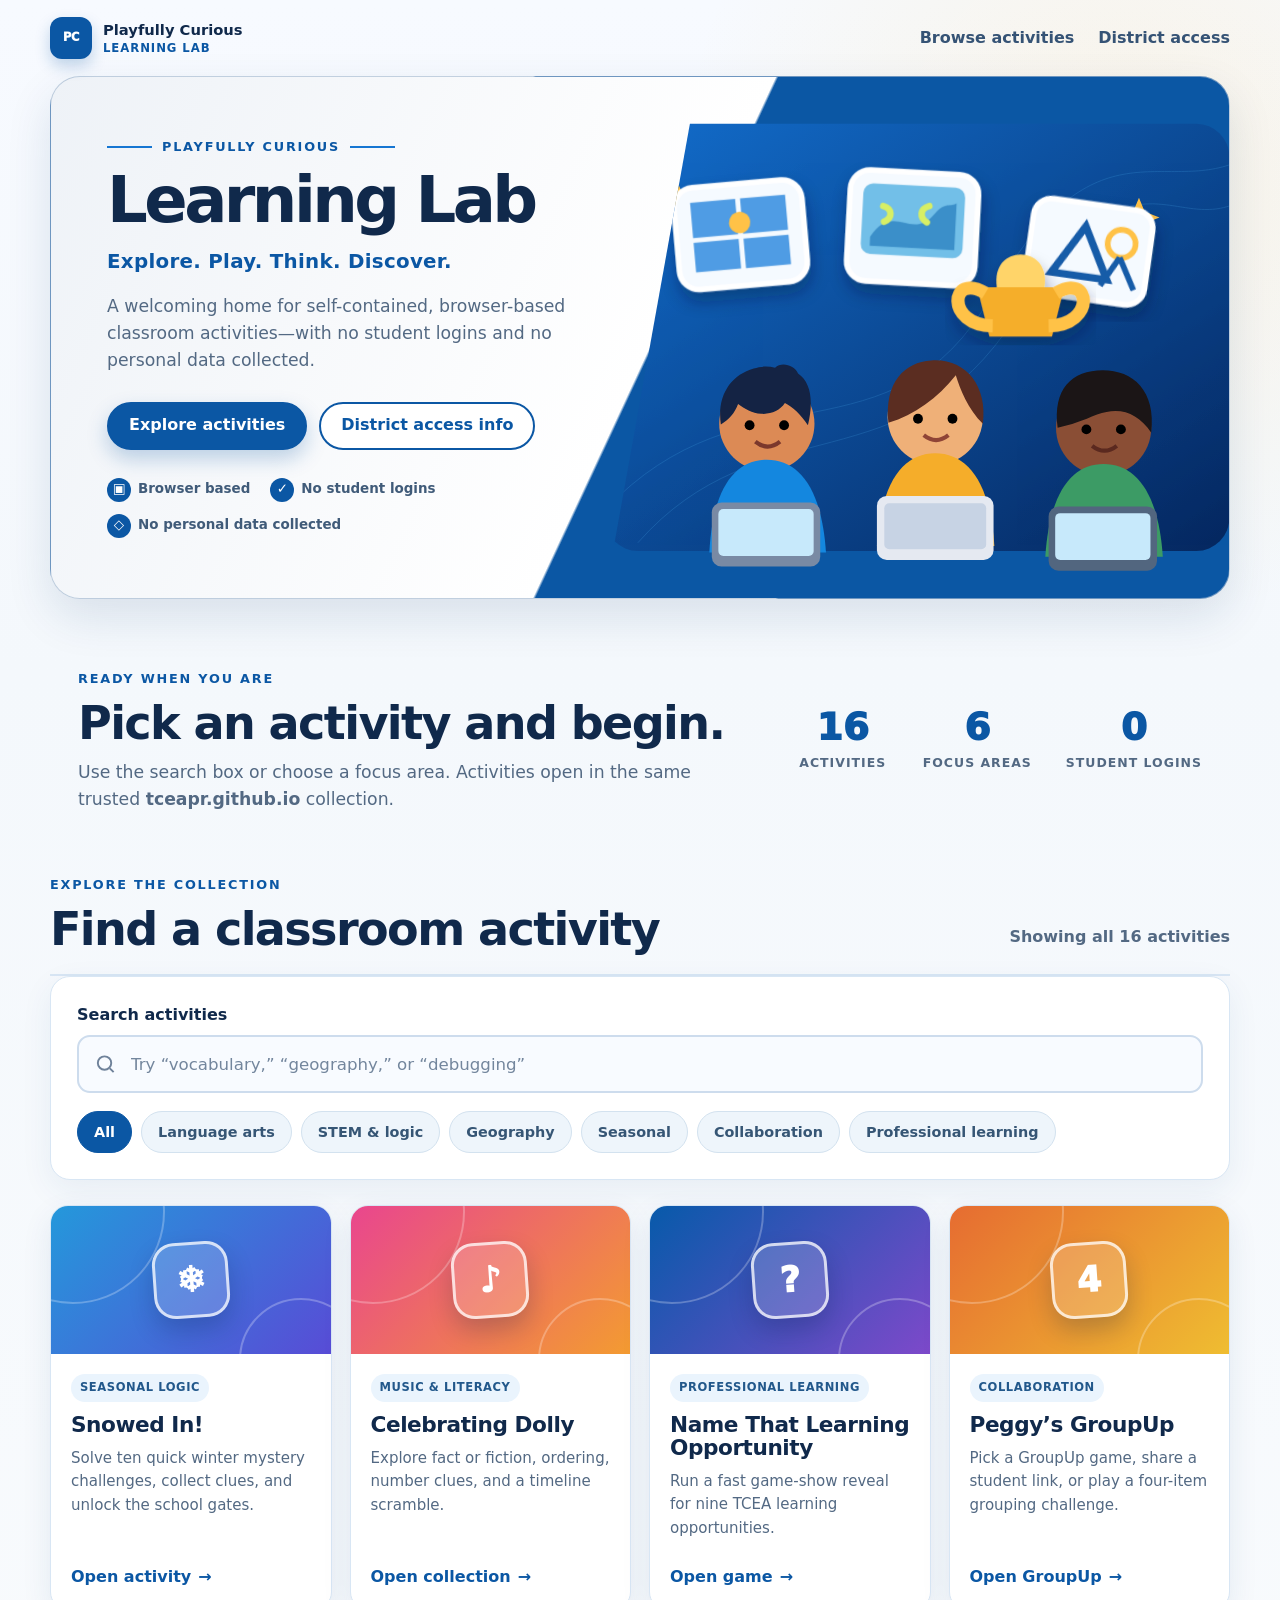
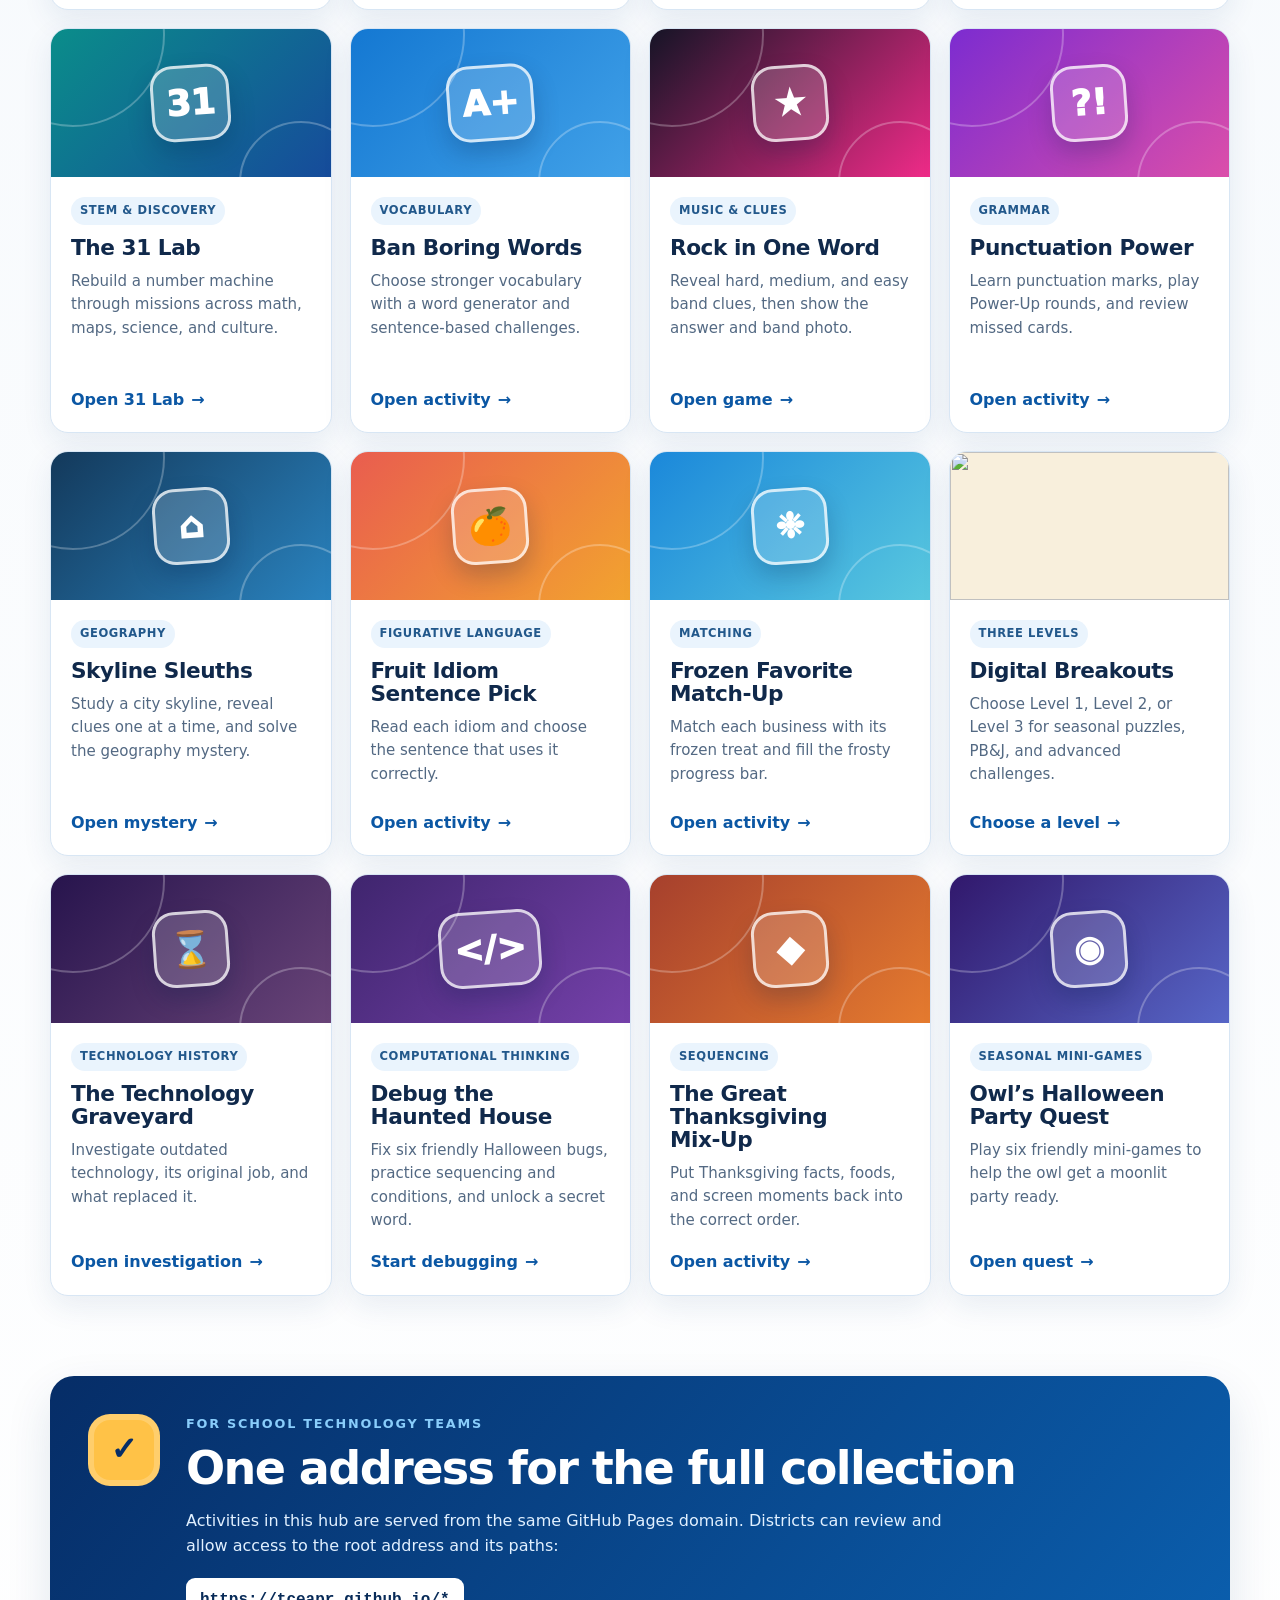
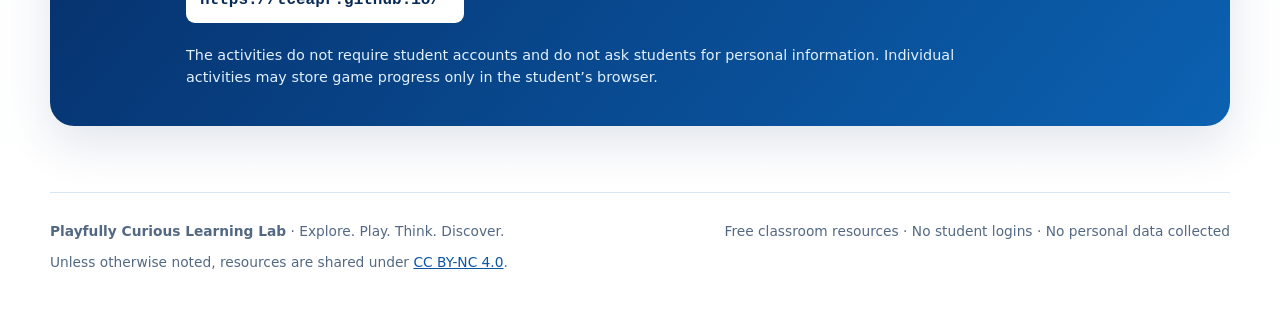
==== index.html @ e91931e9 "Link every activity heading directly" ====
<!doctype html>
<html lang="en">
<head>
  <meta charset="utf-8">
  <meta name="viewport" content="width=device-width, initial-scale=1">
  <meta name="description" content="Playfully Curious Learning Lab: free, browser-based classroom activities for exploring, playing, thinking, and discovering.">
  <meta name="theme-color" content="#073f88">
  <title>Playfully Curious Learning Lab</title>
  <link rel="icon" href="data:image/svg+xml,<svg xmlns=%22http://www.w3.org/2000/svg%22 viewBox=%220 0 100 100%22><rect width=%22100%22 height=%22100%22 rx=%2222%22 fill=%22%230b57a4%22/><path d=%22M28 28h44v16H58v32H42V44H28z%22 fill=%22white%22/><circle cx=%2276%22 cy=%2224%22 r=%229%22 fill=%22%23ffc247%22/></svg>">
  <link rel="stylesheet" href="hub.css">
</head>
<body>
  <a class="skip-link" href="#activities">Skip to activities</a>
  <header class="site-header">
    <a class="brand" href="/" aria-label="Playfully Curious Learning Lab home"><span class="brand-mark" aria-hidden="true">PC</span><span class="brand-copy"><strong>Playfully Curious</strong><small>Learning Lab</small></span></a>
    <nav aria-label="Page navigation"><a href="#activities">Browse activities</a><a href="#district-access">District access</a></nav>
  </header>

  <main>
    <section class="hero" aria-labelledby="page-title">
      <div class="hero-copy">
        <p class="eyebrow"><span></span> Playfully Curious <span></span></p>
        <h1 id="page-title">Learning Lab</h1>
        <p class="brand-tagline">Explore. Play. Think. Discover.</p>
        <p class="hero-lede">A welcoming home for self-contained, browser-based classroom activities—with no student logins and no personal data collected.</p>
        <div class="hero-actions">
          <a class="button primary" href="#activities">Explore activities</a>
          <a class="button secondary" href="#district-access">District access info</a>
        </div>
        <ul class="trust-list" aria-label="Activity features">
          <li><span aria-hidden="true">▣</span> Browser based</li>
          <li><span aria-hidden="true">✓</span> No student logins</li>
          <li><span aria-hidden="true">◇</span> No personal data collected</li>
        </ul>
      </div>
      <div class="hero-art" aria-hidden="true">
        <svg viewBox="0 0 760 520">
          <defs>
            <linearGradient id="bg" x2="1" y2="1"><stop stop-color="#126dcc"/><stop offset="1" stop-color="#05275f"/></linearGradient>
            <filter id="ds"><feDropShadow dy="12" stdDeviation="10" flood-color="#00183c" flood-opacity=".35"/></filter>
          </defs>
          <rect width="760" height="520" rx="40" fill="url(#bg)"/>
          <g fill="none" stroke="#4aacec" opacity=".25"><path d="M0 470C170 290 350 420 470 210S670 80 760 50"/><path d="M40 510C190 340 365 445 500 235S685 125 760 100"/></g>
          <g fill="#ffc247"><path d="m650 90 7 17 18 7-18 7-7 18-7-18-18-7 18-7z"/><path d="m90 75 5 12 12 5-12 5-5 13-5-13-13-5 13-5z"/></g>
          <g filter="url(#ds)">
            <g transform="translate(82 80) rotate(-5)"><rect width="156" height="124" rx="24" fill="#f5faff" stroke="#fff" stroke-width="7"/><path d="M20 18h55v43H20zm61 0h55v43H81zM20 67h55v36H20zm61 0h55v36H81z" fill="#4f9ce4"/><circle cx="78" cy="47" r="13" fill="#ffc247"/></g>
            <g transform="translate(300 55) rotate(3)"><rect width="156" height="135" rx="24" fill="#f5faff" stroke="#fff" stroke-width="7"/><rect x="16" y="16" width="124" height="86" rx="12" fill="#72bfe8"/><path d="M27 81c28-45 50 5 78-33 10-14 19-8 25-13v57H27z" fill="#3b8fc9"/><path d="M41 43c12 3 12 14 2 19m54-22c-12 4-11 15-2 20" fill="none" stroke="#d7ef65" stroke-width="8" stroke-linecap="round"/></g>
            <g transform="translate(525 88) rotate(8)"><rect width="146" height="116" rx="22" fill="#f5faff" stroke="#fff" stroke-width="7"/><path d="m31 89 34-61 34 61z" fill="none" stroke="#195ca8" stroke-width="9"/><circle cx="111" cy="43" r="17" fill="none" stroke="#ffc247" stroke-width="7"/><path d="m111 60-19 37m19-37 22 37" stroke="#195ca8" stroke-width="7"/></g>
          </g>
          <g transform="translate(80 242)">
            <g transform="translate(315 -88)" filter="url(#ds)"><path d="M58 45h106l-15 60H73z" fill="#f5ae2b"/><path d="M82 45C78 18 94 5 111 5s33 13 29 40" fill="#ffd469"/><path d="M68 52C25 26 19 91 77 92m77-40c43-26 49 39-9 40" fill="none" stroke="#ffc247" stroke-width="16"/></g>
            <g class="kid" transform="translate(0 50)"><circle cx="117" cy="73" r="58" fill="#dc8a55"/><path d="M61 74C56 39 73 14 101 6c9-3 18-3 26-1 8-8 24-3 28 7 16 11 19 34 12 63-9-13-18-22-28-27-6 9-17 14-29 13-11-1-20-6-28-12-4 11-11 19-21 25z" fill="#142344"/><path d="M47 230c4-78 31-113 70-113s67 35 72 113" fill="#1487df"/><rect x="50" y="169" width="132" height="78" rx="12" fill="#798aa4"/><rect x="58" y="177" width="116" height="57" rx="6" fill="#c7e9fb"/><circle cx="96" cy="75" r="6"/><circle cx="138" cy="75" r="6"/><path d="M103 95c10 8 20 8 30 0" fill="none" stroke="#7b382c" stroke-width="5"/></g>
            <g class="kid" transform="translate(205 42)"><circle cx="117" cy="73" r="58" fill="#efb078"/><path d="M60 80C55 30 80 6 112 4c42-3 69 31 63 77-18-17-28-43-33-59-22 28-50 48-82 58z" fill="#5b2d21"/><path d="M46 230c5-78 32-113 71-113s67 35 72 113" fill="#f5ad2a"/><rect x="46" y="169" width="142" height="78" rx="12" fill="#e5e9f1"/><rect x="55" y="178" width="124" height="56" rx="6" fill="#c7d3e4"/><circle cx="96" cy="75" r="6"/><circle cx="138" cy="75" r="6"/><path d="M103 95c10 8 20 8 30 0" fill="none" stroke="#8f4436" stroke-width="5"/></g>
            <g class="kid" transform="translate(410 55)"><circle cx="117" cy="73" r="58" fill="#8a4e35"/><path d="M61 73C55 26 78 3 116 3c37 0 65 25 59 76-17-25-39-32-66-22-17 7-32 13-48 16z" fill="#1b1516"/><path d="M46 230c5-78 32-113 71-113s67 35 72 113" fill="#3c9b65"/><rect x="50" y="169" width="132" height="78" rx="12" fill="#52667f"/><rect x="58" y="177" width="116" height="57" rx="6" fill="#c7e9fb"/><circle cx="96" cy="75" r="6"/><circle cx="138" cy="75" r="6"/><path d="M103 95c10 8 20 8 30 0" fill="none" stroke="#5b291f" stroke-width="5"/></g>
          </g>
        </svg>
      </div>
    </section>

    <section class="overview" aria-labelledby="overview-title">
      <div><p class="section-kicker">Ready when you are</p><h2 id="overview-title">Pick an activity and begin.</h2><p>Use the search box or choose a focus area. Activities open in the same trusted <strong>tceapr.github.io</strong> collection.</p></div>
      <dl class="stats" aria-label="Hub details"><div><dt>16</dt><dd>activities</dd></div><div><dt>6</dt><dd>focus areas</dd></div><div><dt>0</dt><dd>student logins</dd></div></dl>
    </section>

    <section id="activities" class="activity-section" aria-labelledby="activities-title">
      <div class="section-heading"><div><p class="section-kicker">Explore the collection</p><h2 id="activities-title">Find a classroom activity</h2></div><p id="result-count" class="result-count" role="status" aria-live="polite">Showing all 16 activities</p></div>
      <div class="finder">
        <label for="activity-search">Search activities</label>
        <div class="search-wrap"><svg viewBox="0 0 24 24" aria-hidden="true"><circle cx="11" cy="11" r="7"/><path d="m16.5 16.5 4 4"/></svg><input id="activity-search" type="search" placeholder="Try “vocabulary,” “geography,” or “debugging”" autocomplete="off"></div>
        <div class="filters" role="group" aria-label="Filter by focus area">
          <button class="filter is-active" type="button" data-filter="all" aria-pressed="true">All</button>
          <button class="filter" type="button" data-filter="language-arts" aria-pressed="false">Language arts</button>
          <button class="filter" type="button" data-filter="stem-logic" aria-pressed="false">STEM &amp; logic</button>
          <button class="filter" type="button" data-filter="geography" aria-pressed="false">Geography</button>
          <button class="filter" type="button" data-filter="seasonal" aria-pressed="false">Seasonal</button>
          <button class="filter" type="button" data-filter="collaboration" aria-pressed="false">Collaboration</button>
          <button class="filter" type="button" data-filter="professional-learning" aria-pressed="false">Professional learning</button>
        </div>
      </div>

      <div class="activity-grid">
        <article class="activity-card" data-categories="stem-logic seasonal" data-search="snowed in winter mystery puzzles clues logic school gates"><div class="card-art snow" aria-hidden="true"><span>❄</span></div><div class="card-body"><span class="tag">Seasonal logic</span><h3><a class="heading-link" href="/tcea/snowed-in/">Snowed In!</a></h3><p>Solve ten quick winter mystery challenges, collect clues, and unlock the school gates.</p><span class="card-action">Open activity <span aria-hidden="true">→</span></span></div></article>
        <article class="activity-card" data-categories="language-arts collaboration" data-search="celebrating dolly fact fiddle timeline music history sequence"><div class="card-art dolly" aria-hidden="true"><span>♪</span></div><div class="card-body"><span class="tag">Music &amp; literacy</span><h3><a class="heading-link" href="/tcea/dolly-timeline-scramble/">Celebrating Dolly</a></h3><p>Explore fact or fiction, ordering, number clues, and a timeline scramble.</p><span class="card-action">Open collection <span aria-hidden="true">→</span></span></div></article>
        <article class="activity-card" data-categories="professional-learning collaboration" data-search="name that learning opportunity tcea game show professional learning teachers"><div class="card-art learn" aria-hidden="true"><span>?</span></div><div class="card-body"><span class="tag">Professional learning</span><h3><a class="heading-link" href="/tcea/name-that-learning-opportunity/">Name That Learning Opportunity</a></h3><p>Run a fast game-show reveal for nine TCEA learning opportunities.</p><span class="card-action">Open game <span aria-hidden="true">→</span></span></div></article>
        <article class="activity-card" data-categories="collaboration stem-logic" data-search="peggys groupup groups four item grouping challenge classroom teamwork"><div class="card-art group" aria-hidden="true"><span>4</span></div><div class="card-body"><span class="tag">Collaboration</span><h3><a class="heading-link" href="/tcea/groupup/">Peggy’s GroupUp</a></h3><p>Pick a GroupUp game, share a student link, or play a four-item grouping challenge.</p><span class="card-action">Open GroupUp <span aria-hidden="true">→</span></span></div></article>
        <article class="activity-card" data-categories="stem-logic geography" data-search="31 lab number machine missions math maps science calendars history culture"><div class="card-art lab" aria-hidden="true"><span>31</span></div><div class="card-body"><span class="tag">STEM &amp; discovery</span><h3><a class="heading-link" href="/tcea/31lab/">The 31 Lab</a></h3><p>Rebuild a number machine through missions across math, maps, science, and culture.</p><span class="card-action">Open 31 Lab <span aria-hidden="true">→</span></span></div></article>
        <article class="activity-card" data-categories="language-arts" data-search="ban boring words vocabulary stronger word generator sentence word choice writing"><div class="card-art words" aria-hidden="true"><span>A+</span></div><div class="card-body"><span class="tag">Vocabulary</span><h3><a class="heading-link" href="/ban-boring-words/">Ban Boring Words</a></h3><p>Choose stronger vocabulary with a word generator and sentence-based challenges.</p><span class="card-action">Open activity <span aria-hidden="true">→</span></span></div></article>
        <article class="activity-card" data-categories="language-arts collaboration" data-search="rock in one word music bands clues reveal answer photo guessing game"><div class="card-art rock" aria-hidden="true"><span>★</span></div><div class="card-body"><span class="tag">Music &amp; clues</span><h3><a class="heading-link" href="/tcea/rock-in-one-word/">Rock in One Word</a></h3><p>Reveal hard, medium, and easy band clues, then show the answer and band photo.</p><span class="card-action">Open game <span aria-hidden="true">→</span></span></div></article>
        <article class="activity-card" data-categories="language-arts" data-search="punctuation power marks grammar randomized rounds review cards confetti"><div class="card-art punctuation" aria-hidden="true"><span>?!</span></div><div class="card-body"><span class="tag">Grammar</span><h3><a class="heading-link" href="/tcea/punctuation-power/">Punctuation Power</a></h3><p>Learn punctuation marks, play Power-Up rounds, and review missed cards.</p><span class="card-action">Open activity <span aria-hidden="true">→</span></span></div></article>
        <article class="activity-card" data-categories="geography" data-search="skyline sleuths geography city clues map mystery world buildings"><div class="card-art skyline" aria-hidden="true"><span>⌂</span></div><div class="card-body"><span class="tag">Geography</span><h3><a class="heading-link" href="/skylineslueths/">Skyline Sleuths</a></h3><p>Study a city skyline, reveal clues one at a time, and solve the geography mystery.</p><span class="card-action">Open mystery <span aria-hidden="true">→</span></span></div></article>
        <article class="activity-card" data-categories="language-arts" data-search="fruit idiom sentence pick figurative language meaning vocabulary fruit salad"><div class="card-art fruit" aria-hidden="true"><span>🍊</span></div><div class="card-body"><span class="tag">Figurative language</span><h3><a class="heading-link" href="/tcea/fruitidioms/">Fruit Idiom Sentence Pick</a></h3><p>Read each idiom and choose the sentence that uses it correctly.</p><span class="card-action">Open activity <span aria-hidden="true">→</span></span></div></article>
        <article class="activity-card" data-categories="stem-logic" data-search="frozen favorite match up business frozen treat matching slurpee logic"><div class="card-art frozen" aria-hidden="true"><span>❉</span></div><div class="card-body"><span class="tag">Matching</span><h3><a class="heading-link" href="/tcea/slurpee/">Frozen Favorite Match-Up</a></h3><p>Match each business with its frozen treat and fill the frosty progress bar.</p><span class="card-action">Open activity <span aria-hidden="true">→</span></span></div></article>
        <article class="activity-card" data-categories="stem-logic seasonal collaboration" data-search="digital breakouts three levels level 1 level 2 level 3 escape puzzles locks clues seasonal pbj logic"><div class="card-art breakout breakout-art" aria-hidden="true"><img src="https://tceapr.github.io/tcea/breakouts/assets/dbo-tile-graphic.png" alt=""></div><div class="card-body"><span class="tag">Three levels</span><h3><a class="heading-link" href="/tcea/breakouts/">Digital Breakouts</a></h3><p>Choose Level 1, Level 2, or Level 3 for seasonal puzzles, PB&amp;J, and advanced challenges.</p><span class="card-action">Choose a level <span aria-hidden="true">→</span></span></div></article>
        <article class="activity-card" data-categories="stem-logic" data-search="technology graveyard old outdated technology relics inventions replaced history"><div class="card-art tech" aria-hidden="true"><span>⌛</span></div><div class="card-body"><span class="tag">Technology history</span><h3><a class="heading-link" href="/tcea/technology-graveyard/">The Technology Graveyard</a></h3><p>Investigate outdated technology, its original job, and what replaced it.</p><span class="card-action">Open investigation <span aria-hidden="true">→</span></span></div></article>
        <article class="activity-card" data-categories="stem-logic seasonal" data-search="debug haunted house coding computational thinking sequence condition algorithm bugs halloween"><div class="card-art debug" aria-hidden="true"><span>&lt;/&gt;</span></div><div class="card-body"><span class="tag">Computational thinking</span><h3><a class="heading-link" href="/tcea/debug-haunted-house/">Debug the Haunted House</a></h3><p>Fix six friendly Halloween bugs, practice sequencing and conditions, and unlock a secret word.</p><span class="card-action">Start debugging <span aria-hidden="true">→</span></span></div></article>
        <article class="activity-card" data-categories="stem-logic seasonal" data-search="great thanksgiving mix up order facts foods screen moments sequencing holiday"><div class="card-art thanks" aria-hidden="true"><span>◆</span></div><div class="card-body"><span class="tag">Sequencing</span><h3><a class="heading-link" href="/tcea/thanksgiving-mix-up/">The Great Thanksgiving Mix-Up</a></h3><p>Put Thanksgiving facts, foods, and screen moments back into the correct order.</p><span class="card-action">Open activity <span aria-hidden="true">→</span></span></div></article>
        <article class="activity-card" data-categories="seasonal stem-logic" data-search="owls halloween party quest mini games moon owl friendly puzzles"><div class="card-art owl" aria-hidden="true"><span>◉</span></div><div class="card-body"><span class="tag">Seasonal mini-games</span><h3><a class="heading-link" href="/tcea/owls_halloween_party_quest.html">Owl’s Halloween Party Quest</a></h3><p>Play six friendly mini-games to help the owl get a moonlit party ready.</p><span class="card-action">Open quest <span aria-hidden="true">→</span></span></div></article>
      </div>
      <div id="no-results" class="no-results" hidden><strong>No activities match that search yet.</strong><span>Try a shorter word or choose “All.”</span></div>
    </section>

    <section id="district-access" class="district" aria-labelledby="district-title">
      <div class="district-icon" aria-hidden="true">✓</div>
      <div><p class="section-kicker">For school technology teams</p><h2 id="district-title">One address for the full collection</h2><p>Activities in this hub are served from the same GitHub Pages domain. Districts can review and allow access to the root address and its paths:</p><code>https://tceapr.github.io/*</code><p class="fine-print">The activities do not require student accounts and do not ask students for personal information. Individual activities may store game progress only in the student’s browser.</p></div>
    </section>
  </main>

  <footer><p><strong>Playfully Curious Learning Lab</strong> · Explore. Play. Think. Discover.</p><p>Free classroom resources · No student logins · No personal data collected</p><p>Unless otherwise noted, resources are shared under <a href="https://creativecommons.org/licenses/by-nc/4.0/">CC BY-NC 4.0</a>.</p></footer>
  <script src="hub.js"></script>
</body>
</html>
---- hub.css ----
:root{color-scheme:light;--navy:#062d67;--blue:#0b57a4;--bright:#1676d2;--gold:#ffc247;--ink:#10294b;--muted:#536983;--line:#d8e6f4;--page:#f4f8fc;--shadow:0 18px 46px rgba(15,56,104,.12)}
*{box-sizing:border-box}html{scroll-behavior:smooth}body{margin:0;color:var(--ink);background:radial-gradient(circle at 88% 5%,rgba(255,194,71,.13),transparent 28rem),linear-gradient(180deg,#f7faff 0,var(--page) 42rem,#fff 100%);font:16px/1.55 Inter,ui-sans-serif,system-ui,-apple-system,BlinkMacSystemFont,"Segoe UI",sans-serif}a{color:inherit}
.skip-link{position:fixed;z-index:99;top:10px;left:10px;padding:10px 16px;color:#fff;background:var(--navy);border-radius:8px;transform:translateY(-150%);clip-path:inset(100%)}.skip-link:focus-visible{transform:translateY(0);clip-path:none}
.site-header{display:flex;align-items:center;justify-content:space-between;width:min(1180px,calc(100% - 40px));min-height:76px;margin:auto;gap:24px}.brand{display:inline-flex;align-items:center;gap:11px;text-decoration:none}.brand-mark{display:grid;width:42px;height:42px;place-items:center;color:#fff;background:var(--blue);border-radius:12px;box-shadow:0 7px 15px rgba(11,87,164,.24);font-size:.72rem;font-weight:950;letter-spacing:-.03em}.brand-copy{display:grid;line-height:1.05}.brand-copy strong{font-size:.92rem}.brand-copy small{margin-top:4px;color:var(--blue);font-size:.73rem;font-weight:850;letter-spacing:.08em;text-transform:uppercase}.site-header nav{display:flex;gap:24px}.site-header nav a{color:#355375;font-weight:750;text-decoration:none}.site-header nav a:hover{color:var(--blue)}
main,footer{width:min(1180px,calc(100% - 40px));margin-inline:auto}.hero{display:grid;grid-template-columns:minmax(0,.94fr) minmax(480px,1.06fr);min-height:520px;overflow:hidden;background:linear-gradient(115deg,#eef2f7,#fff 51%,#0b57a4 51.2%);border:1px solid rgba(163,184,207,.65);border-radius:30px;box-shadow:var(--shadow)}.hero-copy{position:relative;z-index:2;align-self:center;padding:60px 30px 60px 56px}.eyebrow,.section-kicker{margin:0 0 10px;color:var(--blue);font-size:.8rem;font-weight:900;letter-spacing:.14em;text-transform:uppercase}.eyebrow{display:flex;align-items:center;gap:10px}.eyebrow span{width:45px;height:2px;background:var(--bright)}
h1,h2,h3{margin-top:0;line-height:1.06;text-wrap:balance}h1{max-width:520px;margin-bottom:12px;font-size:clamp(3rem,5vw,5.2rem);letter-spacing:-.055em}h2{margin-bottom:12px;font-size:clamp(2rem,3.6vw,3.15rem);letter-spacing:-.035em}h3{margin-bottom:10px;font-size:1.35rem;letter-spacing:-.02em}.brand-tagline{margin:0 0 16px;color:var(--blue);font-size:1.24rem;font-weight:900;letter-spacing:.015em}.hero-lede{max-width:590px;margin:0;color:var(--muted);font-size:1.08rem}.hero-actions{display:flex;flex-wrap:wrap;gap:12px;margin-top:28px}.button{display:inline-flex;min-height:48px;align-items:center;justify-content:center;padding:0 20px;border:2px solid var(--blue);border-radius:999px;font-weight:850;text-decoration:none}.primary{color:#fff;background:var(--blue);box-shadow:0 9px 20px rgba(11,87,164,.25)}.primary:hover{background:var(--navy);border-color:var(--navy)}.secondary{color:var(--blue);background:#fff}.secondary:hover{background:#eaf5ff}
.trust-list{display:flex;flex-wrap:wrap;gap:12px 20px;margin:28px 0 0;padding:0;color:#405b79;font-size:.84rem;font-weight:750;list-style:none}.trust-list li{display:inline-flex;align-items:center;gap:7px}.trust-list span{display:grid;width:24px;height:24px;place-items:center;color:#fff;background:var(--blue);border-radius:50%}.hero-art{display:grid;min-width:0;place-items:stretch;clip-path:polygon(15% 0,100% 0,100% 100%,0 100%)}.hero-art svg{width:100%;height:100%;object-fit:cover}
.overview{display:grid;grid-template-columns:1fr auto;align-items:center;gap:45px;padding:70px 28px 62px}.overview p:not(.section-kicker){max-width:670px;margin:0;color:var(--muted);font-size:1.08rem}.stats{display:flex;margin:0;gap:34px;text-align:center}.stats div{min-width:92px}.stats dt{color:var(--blue);font-size:2.35rem;font-weight:950;line-height:1}.stats dd{margin:6px 0 0;color:var(--muted);font-size:.78rem;font-weight:850;letter-spacing:.08em;text-transform:uppercase}
.activity-section{scroll-margin-top:18px}.section-heading{display:flex;align-items:end;justify-content:space-between;gap:24px;border-bottom:2px solid var(--line)}.section-heading h2{margin-bottom:20px}.result-count{margin:0 0 24px;color:var(--muted);font-weight:700}.finder{padding:26px;background:#fff;border:1px solid var(--line);border-radius:20px;box-shadow:0 10px 32px rgba(35,76,121,.07)}.finder label{display:block;margin-bottom:8px;font-weight:850}.search-wrap{position:relative}.search-wrap svg{position:absolute;top:50%;left:17px;width:23px;fill:none;stroke:#6f829a;stroke-width:2;transform:translateY(-50%)}input[type=search]{width:100%;min-height:58px;padding:0 18px 0 52px;color:var(--ink);background:#f8fbff;border:2px solid #cddced;border-radius:13px;font:inherit;font-size:1.04rem}input[type=search]::placeholder{color:#73869d}.filters{display:flex;flex-wrap:wrap;gap:9px;margin-top:18px}.filter{min-height:42px;padding:0 16px;color:#365675;background:#eef5fb;border:1px solid #d3e2ef;border-radius:999px;cursor:pointer;font:inherit;font-size:.9rem;font-weight:800}.filter:hover{border-color:var(--bright)}.filter.is-active{color:#fff;background:var(--blue);border-color:var(--blue)}
.activity-grid{display:grid;grid-template-columns:repeat(4,minmax(0,1fr));gap:18px;margin-top:25px}.activity-card{position:relative;display:grid;grid-template-rows:148px 1fr;min-height:405px;overflow:hidden;background:#fff;border:1px solid var(--line);border-radius:18px;box-shadow:0 10px 30px rgba(26,71,119,.09);transition:transform .18s ease,box-shadow .18s ease}.activity-card:hover{transform:translateY(-4px);box-shadow:0 18px 36px rgba(26,71,119,.15)}.activity-card:focus-within{outline:4px solid var(--gold);outline-offset:3px}.activity-card[hidden]{display:none}.card-art{position:relative;display:grid;overflow:hidden;place-items:center;isolation:isolate}.card-art:before,.card-art:after{position:absolute;content:"";border:2px solid rgba(255,255,255,.26);border-radius:50%;z-index:-1}.card-art:before{width:180px;height:180px;left:-70px;top:-86px}.card-art:after{width:120px;height:120px;right:-32px;bottom:-68px}.card-art span{display:grid;min-width:76px;height:76px;padding-inline:12px;place-items:center;color:#fff;background:rgba(255,255,255,.18);border:3px solid rgba(255,255,255,.74);border-radius:22px;box-shadow:0 12px 24px rgba(3,29,67,.22);font-size:2.2rem;font-weight:950;transform:rotate(-4deg)}
.snow{background:linear-gradient(135deg,#2498db,#584cd6)}.dolly{background:linear-gradient(135deg,#e9468e,#f39b31)}.learn{background:linear-gradient(135deg,#075aaa,#7d49ca)}.group{background:linear-gradient(135deg,#e66c31,#efbd31)}.lab{background:linear-gradient(135deg,#0a8d8a,#164b9b)}.words{background:linear-gradient(135deg,#1478d2,#41a1e8)}.rock{background:linear-gradient(135deg,#151426,#ef2b88)}.punctuation{background:linear-gradient(135deg,#7c2cd0,#db4eaa)}.skyline{background:linear-gradient(135deg,#13395b,#2a83bf)}.fruit{background:linear-gradient(135deg,#e95d4f,#f2a32f)}.frozen{background:linear-gradient(135deg,#1b88da,#59c8df)}.breakout{background:#f8efdc}.breakout-art:before,.breakout-art:after{display:none}.breakout-art img{width:100%;height:100%;object-fit:cover}.tech{background:linear-gradient(135deg,#27144d,#694478)}.debug{background:linear-gradient(135deg,#3f256e,#7541aa)}.thanks{background:linear-gradient(135deg,#a6402d,#e57b2f)}.owl{background:linear-gradient(135deg,#31186c,#5766c7)}
.card-body{display:flex;flex-direction:column;padding:20px}.tag{align-self:flex-start;margin-bottom:12px;padding:5px 9px;color:#22588b;background:#eaf4fd;border-radius:999px;font-size:.72rem;font-weight:900;letter-spacing:.05em;text-transform:uppercase}.card-body p{margin:0;color:var(--muted);font-size:.94rem}.heading-link{color:inherit;text-decoration:none}.heading-link:after{position:absolute;inset:0;content:""}.activity-card:hover .heading-link{text-decoration:underline;text-underline-offset:3px}.card-action{display:inline-flex;align-items:center;gap:7px;margin-top:auto;padding-top:18px;color:var(--blue);font-weight:900}.no-results{display:grid;justify-items:center;gap:6px;margin-top:24px;padding:45px 20px;color:var(--muted);background:#fff;border:2px dashed #cbdbea;border-radius:18px;text-align:center}.no-results[hidden]{display:none}.no-results strong{color:var(--ink);font-size:1.2rem}
.district{display:grid;grid-template-columns:auto 1fr;gap:26px;margin:80px 0 66px;padding:38px;color:#fff;background:linear-gradient(130deg,var(--navy),#0b61b1);border-radius:24px;box-shadow:var(--shadow)}.district-icon{display:grid;width:72px;height:72px;place-items:center;color:var(--navy);background:var(--gold);border:6px solid rgba(255,255,255,.2);border-radius:22px;font-size:2rem;font-weight:950}.district .section-kicker{color:#89cdfb}.district h2{margin-bottom:15px}.district p{max-width:790px;color:#e1f0ff}.district code{display:inline-block;margin:4px 0 6px;padding:10px 14px;color:#082b58;background:#fff;border-radius:9px;font-size:1rem;font-weight:850}.district .fine-print{margin-bottom:0;font-size:.9rem}
footer{display:flex;flex-wrap:wrap;justify-content:space-between;gap:10px 24px;padding:28px 0 40px;color:var(--muted);border-top:1px solid var(--line);font-size:.86rem}footer p{margin:0}footer a{color:var(--blue)}:focus-visible{outline:4px solid var(--gold);outline-offset:3px}
@media(max-width:1050px){.hero{grid-template-columns:1fr 1fr}.hero-copy{padding-left:38px}.activity-grid{grid-template-columns:repeat(3,minmax(0,1fr))}}
@media(max-width:820px){.site-header nav{display:none}.hero{grid-template-columns:1fr;background:#f8fbff}.hero-copy{padding:48px 36px 34px}.hero-art{min-height:400px;clip-path:none}.overview{grid-template-columns:1fr;padding-inline:12px}.stats{justify-content:flex-start}.activity-grid{grid-template-columns:repeat(2,minmax(0,1fr))}}
@media(max-width:560px){.site-header,main,footer{width:min(100% - 24px,1180px)}.brand{font-size:.9rem}.hero{border-radius:20px}.hero-copy{padding:38px 22px 28px}.eyebrow span{width:24px}h1{font-size:clamp(2.55rem,14vw,3.5rem)}.hero-art{min-height:315px}.trust-list{display:grid}.overview{padding-block:50px}.stats{width:100%;gap:12px}.stats div{min-width:0;flex:1}.stats dt{font-size:1.9rem}.stats dd{font-size:.67rem}.section-heading{display:block}.result-count{margin-top:-6px}.finder{padding:17px}.activity-grid{grid-template-columns:1fr}.activity-card{grid-template-columns:120px 1fr;grid-template-rows:1fr;min-height:300px}.card-art span{min-width:58px;height:58px;font-size:1.55rem}.card-body{padding:18px}.district{grid-template-columns:1fr;margin-top:55px;padding:27px}.district code{max-width:100%;overflow-wrap:anywhere}}
@media(prefers-reduced-motion:reduce){html{scroll-behavior:auto}*,*:before,*:after{scroll-behavior:auto!important;transition-duration:.01ms!important}}
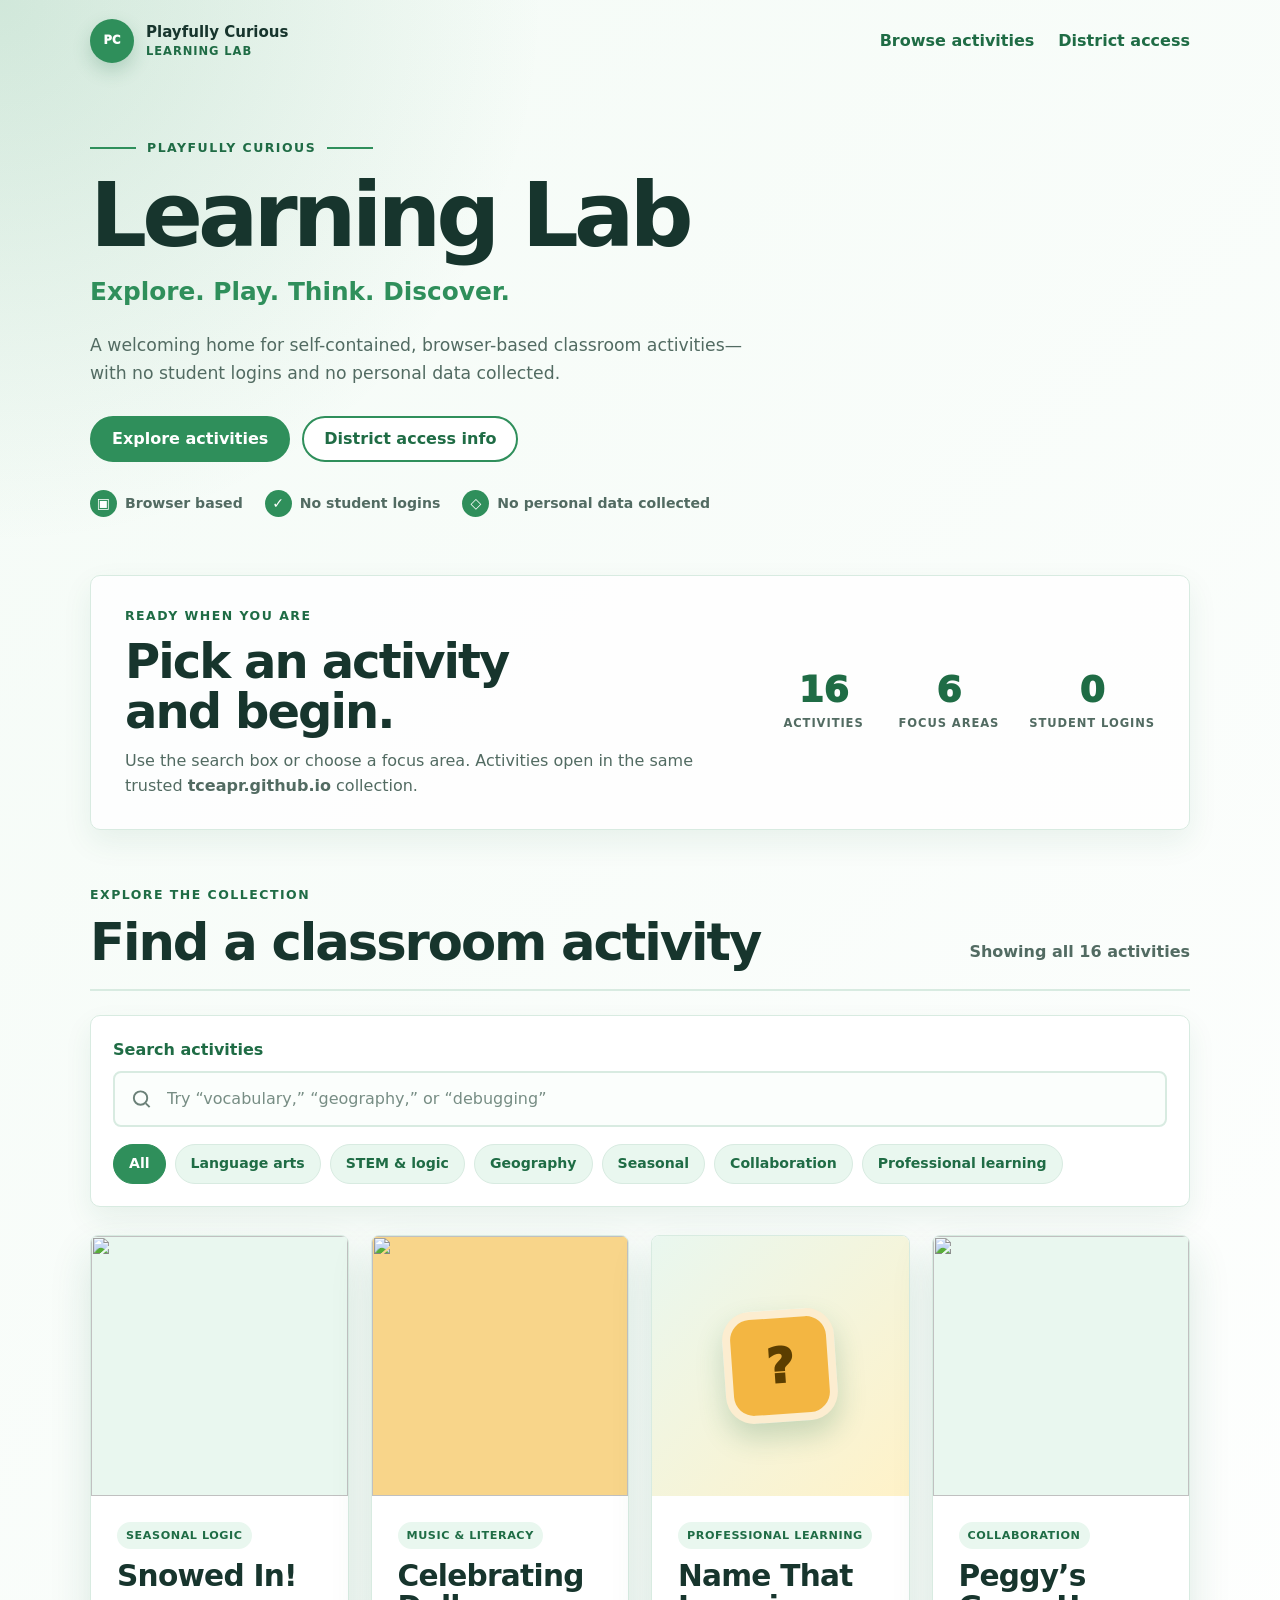
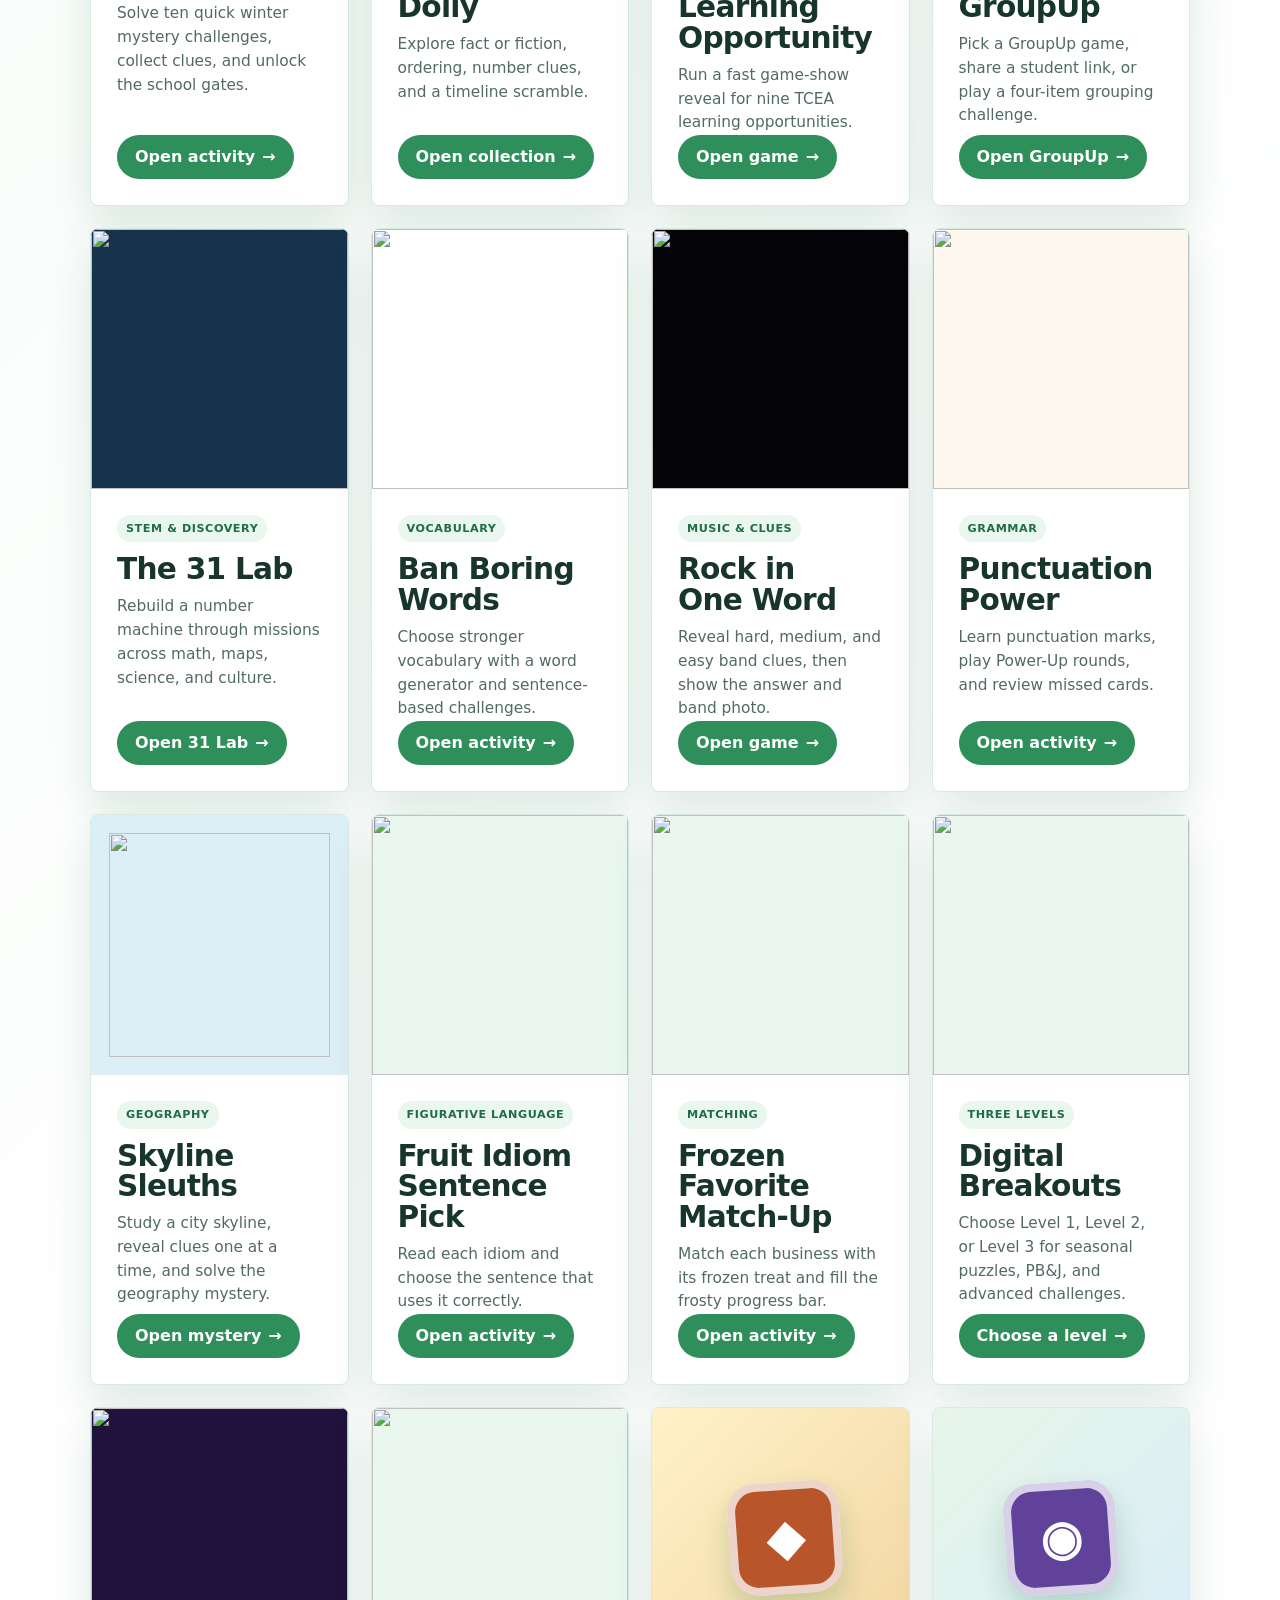
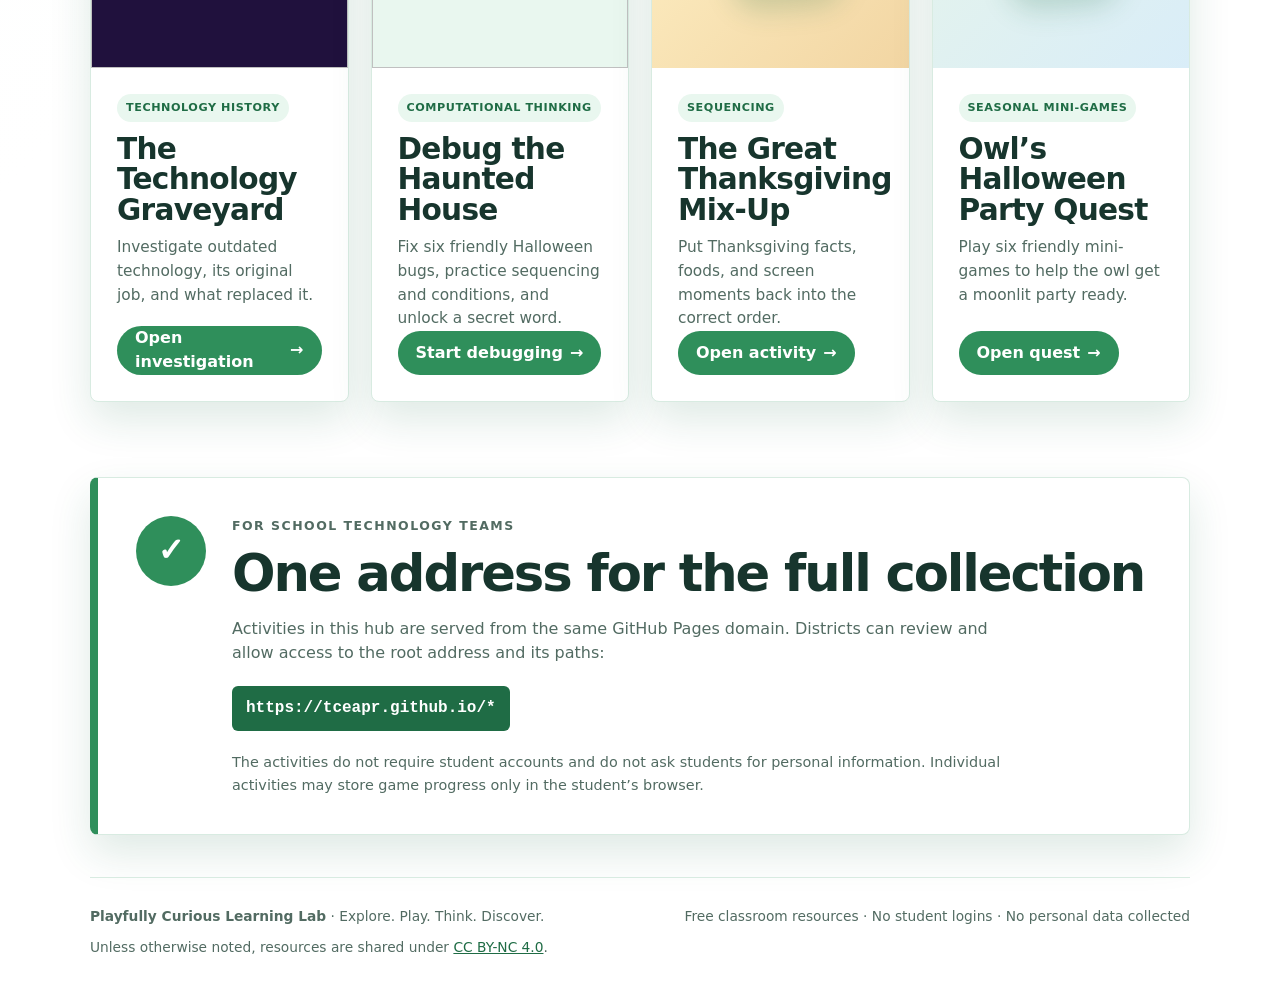
==== commit 6ab6586e: "Match original TCEA launch page style" ====
--- a/index.html
+++ b/index.html
@@ -79,20 +79,20 @@
       </div>
 
       <div class="activity-grid">
-        <article class="activity-card" data-categories="stem-logic seasonal" data-search="snowed in winter mystery puzzles clues logic school gates"><div class="card-art snow" aria-hidden="true"><span>❄</span></div><div class="card-body"><span class="tag">Seasonal logic</span><h3><a class="heading-link" href="/tcea/snowed-in/">Snowed In!</a></h3><p>Solve ten quick winter mystery challenges, collect clues, and unlock the school gates.</p><span class="card-action">Open activity <span aria-hidden="true">→</span></span></div></article>
-        <article class="activity-card" data-categories="language-arts collaboration" data-search="celebrating dolly fact fiddle timeline music history sequence"><div class="card-art dolly" aria-hidden="true"><span>♪</span></div><div class="card-body"><span class="tag">Music &amp; literacy</span><h3><a class="heading-link" href="/tcea/dolly-timeline-scramble/">Celebrating Dolly</a></h3><p>Explore fact or fiction, ordering, number clues, and a timeline scramble.</p><span class="card-action">Open collection <span aria-hidden="true">→</span></span></div></article>
+        <article class="activity-card" data-categories="stem-logic seasonal" data-search="snowed in winter mystery puzzles clues logic school gates"><div class="card-art snow" aria-hidden="true"><img src="https://tceapr.github.io/tcea/snowed-in/images/snowedin.png" alt=""></div><div class="card-body"><span class="tag">Seasonal logic</span><h3><a class="heading-link" href="/tcea/snowed-in/">Snowed In!</a></h3><p>Solve ten quick winter mystery challenges, collect clues, and unlock the school gates.</p><span class="card-action">Open activity <span aria-hidden="true">→</span></span></div></article>
+        <article class="activity-card" data-categories="language-arts collaboration" data-search="celebrating dolly fact fiddle timeline music history sequence"><div class="card-art dolly" aria-hidden="true"><img src="https://tceapr.github.io/tcea/dolly-timeline-scramble/assets/celebratingdolly.png?v=celebrating-dolly-1" alt=""></div><div class="card-body"><span class="tag">Music &amp; literacy</span><h3><a class="heading-link" href="/tcea/dolly-timeline-scramble/">Celebrating Dolly</a></h3><p>Explore fact or fiction, ordering, number clues, and a timeline scramble.</p><span class="card-action">Open collection <span aria-hidden="true">→</span></span></div></article>
         <article class="activity-card" data-categories="professional-learning collaboration" data-search="name that learning opportunity tcea game show professional learning teachers"><div class="card-art learn" aria-hidden="true"><span>?</span></div><div class="card-body"><span class="tag">Professional learning</span><h3><a class="heading-link" href="/tcea/name-that-learning-opportunity/">Name That Learning Opportunity</a></h3><p>Run a fast game-show reveal for nine TCEA learning opportunities.</p><span class="card-action">Open game <span aria-hidden="true">→</span></span></div></article>
-        <article class="activity-card" data-categories="collaboration stem-logic" data-search="peggys groupup groups four item grouping challenge classroom teamwork"><div class="card-art group" aria-hidden="true"><span>4</span></div><div class="card-body"><span class="tag">Collaboration</span><h3><a class="heading-link" href="/tcea/groupup/">Peggy’s GroupUp</a></h3><p>Pick a GroupUp game, share a student link, or play a four-item grouping challenge.</p><span class="card-action">Open GroupUp <span aria-hidden="true">→</span></span></div></article>
-        <article class="activity-card" data-categories="stem-logic geography" data-search="31 lab number machine missions math maps science calendars history culture"><div class="card-art lab" aria-hidden="true"><span>31</span></div><div class="card-body"><span class="tag">STEM &amp; discovery</span><h3><a class="heading-link" href="/tcea/31lab/">The 31 Lab</a></h3><p>Rebuild a number machine through missions across math, maps, science, and culture.</p><span class="card-action">Open 31 Lab <span aria-hidden="true">→</span></span></div></article>
-        <article class="activity-card" data-categories="language-arts" data-search="ban boring words vocabulary stronger word generator sentence word choice writing"><div class="card-art words" aria-hidden="true"><span>A+</span></div><div class="card-body"><span class="tag">Vocabulary</span><h3><a class="heading-link" href="/ban-boring-words/">Ban Boring Words</a></h3><p>Choose stronger vocabulary with a word generator and sentence-based challenges.</p><span class="card-action">Open activity <span aria-hidden="true">→</span></span></div></article>
-        <article class="activity-card" data-categories="language-arts collaboration" data-search="rock in one word music bands clues reveal answer photo guessing game"><div class="card-art rock" aria-hidden="true"><span>★</span></div><div class="card-body"><span class="tag">Music &amp; clues</span><h3><a class="heading-link" href="/tcea/rock-in-one-word/">Rock in One Word</a></h3><p>Reveal hard, medium, and easy band clues, then show the answer and band photo.</p><span class="card-action">Open game <span aria-hidden="true">→</span></span></div></article>
-        <article class="activity-card" data-categories="language-arts" data-search="punctuation power marks grammar randomized rounds review cards confetti"><div class="card-art punctuation" aria-hidden="true"><span>?!</span></div><div class="card-body"><span class="tag">Grammar</span><h3><a class="heading-link" href="/tcea/punctuation-power/">Punctuation Power</a></h3><p>Learn punctuation marks, play Power-Up rounds, and review missed cards.</p><span class="card-action">Open activity <span aria-hidden="true">→</span></span></div></article>
-        <article class="activity-card" data-categories="geography" data-search="skyline sleuths geography city clues map mystery world buildings"><div class="card-art skyline" aria-hidden="true"><span>⌂</span></div><div class="card-body"><span class="tag">Geography</span><h3><a class="heading-link" href="/skylineslueths/">Skyline Sleuths</a></h3><p>Study a city skyline, reveal clues one at a time, and solve the geography mystery.</p><span class="card-action">Open mystery <span aria-hidden="true">→</span></span></div></article>
-        <article class="activity-card" data-categories="language-arts" data-search="fruit idiom sentence pick figurative language meaning vocabulary fruit salad"><div class="card-art fruit" aria-hidden="true"><span>🍊</span></div><div class="card-body"><span class="tag">Figurative language</span><h3><a class="heading-link" href="/tcea/fruitidioms/">Fruit Idiom Sentence Pick</a></h3><p>Read each idiom and choose the sentence that uses it correctly.</p><span class="card-action">Open activity <span aria-hidden="true">→</span></span></div></article>
-        <article class="activity-card" data-categories="stem-logic" data-search="frozen favorite match up business frozen treat matching slurpee logic"><div class="card-art frozen" aria-hidden="true"><span>❉</span></div><div class="card-body"><span class="tag">Matching</span><h3><a class="heading-link" href="/tcea/slurpee/">Frozen Favorite Match-Up</a></h3><p>Match each business with its frozen treat and fill the frosty progress bar.</p><span class="card-action">Open activity <span aria-hidden="true">→</span></span></div></article>
+        <article class="activity-card" data-categories="collaboration stem-logic" data-search="peggys groupup groups four item grouping challenge classroom teamwork"><div class="card-art group" aria-hidden="true"><img src="https://tceapr.github.io/tcea/groupup/assets/groupup-splash.jpg?v=groupup-20260727" alt=""></div><div class="card-body"><span class="tag">Collaboration</span><h3><a class="heading-link" href="/tcea/groupup/">Peggy’s GroupUp</a></h3><p>Pick a GroupUp game, share a student link, or play a four-item grouping challenge.</p><span class="card-action">Open GroupUp <span aria-hidden="true">→</span></span></div></article>
+        <article class="activity-card" data-categories="stem-logic geography" data-search="31 lab number machine missions math maps science calendars history culture"><div class="card-art lab" aria-hidden="true"><img src="https://tceapr.github.io/tcea/31lab/assets/31-lab-cover.png" alt=""></div><div class="card-body"><span class="tag">STEM &amp; discovery</span><h3><a class="heading-link" href="/tcea/31lab/">The 31 Lab</a></h3><p>Rebuild a number machine through missions across math, maps, science, and culture.</p><span class="card-action">Open 31 Lab <span aria-hidden="true">→</span></span></div></article>
+        <article class="activity-card" data-categories="language-arts" data-search="ban boring words vocabulary stronger word generator sentence word choice writing"><div class="card-art words" aria-hidden="true"><img src="https://tceapr.github.io/tcea/assets/banboringwords.png" alt=""></div><div class="card-body"><span class="tag">Vocabulary</span><h3><a class="heading-link" href="/ban-boring-words/">Ban Boring Words</a></h3><p>Choose stronger vocabulary with a word generator and sentence-based challenges.</p><span class="card-action">Open activity <span aria-hidden="true">→</span></span></div></article>
+        <article class="activity-card" data-categories="language-arts collaboration" data-search="rock in one word music bands clues reveal answer photo guessing game"><div class="card-art rock" aria-hidden="true"><img src="https://tceapr.github.io/tcea/assets/rock-in-one-word-card.png" alt=""></div><div class="card-body"><span class="tag">Music &amp; clues</span><h3><a class="heading-link" href="/tcea/rock-in-one-word/">Rock in One Word</a></h3><p>Reveal hard, medium, and easy band clues, then show the answer and band photo.</p><span class="card-action">Open game <span aria-hidden="true">→</span></span></div></article>
+        <article class="activity-card" data-categories="language-arts" data-search="punctuation power marks grammar randomized rounds review cards confetti"><div class="card-art punctuation" aria-hidden="true"><img src="https://tceapr.github.io/tcea/assets/punctuation-power-card.png?v=20260814-square" alt=""></div><div class="card-body"><span class="tag">Grammar</span><h3><a class="heading-link" href="/tcea/punctuation-power/">Punctuation Power</a></h3><p>Learn punctuation marks, play Power-Up rounds, and review missed cards.</p><span class="card-action">Open activity <span aria-hidden="true">→</span></span></div></article>
+        <article class="activity-card" data-categories="geography" data-search="skyline sleuths geography city clues map mystery world buildings"><div class="card-art skyline" aria-hidden="true"><img src="https://tceapr.github.io/skylineslueths/chicago.png" alt=""></div><div class="card-body"><span class="tag">Geography</span><h3><a class="heading-link" href="/skylineslueths/">Skyline Sleuths</a></h3><p>Study a city skyline, reveal clues one at a time, and solve the geography mystery.</p><span class="card-action">Open mystery <span aria-hidden="true">→</span></span></div></article>
+        <article class="activity-card" data-categories="language-arts" data-search="fruit idiom sentence pick figurative language meaning vocabulary fruit salad"><div class="card-art fruit" aria-hidden="true"><img src="https://tceapr.github.io/tcea/fruitidioms/fruitsaladimage.jpg?v=fruit-20260727" alt=""></div><div class="card-body"><span class="tag">Figurative language</span><h3><a class="heading-link" href="/tcea/fruitidioms/">Fruit Idiom Sentence Pick</a></h3><p>Read each idiom and choose the sentence that uses it correctly.</p><span class="card-action">Open activity <span aria-hidden="true">→</span></span></div></article>
+        <article class="activity-card" data-categories="stem-logic" data-search="frozen favorite match up business frozen treat matching slurpee logic"><div class="card-art frozen" aria-hidden="true"><img src="https://tceapr.github.io/tcea/slurpee/assets/slurpee-splash.jpg?v=frozen-20260727" alt=""></div><div class="card-body"><span class="tag">Matching</span><h3><a class="heading-link" href="/tcea/slurpee/">Frozen Favorite Match-Up</a></h3><p>Match each business with its frozen treat and fill the frosty progress bar.</p><span class="card-action">Open activity <span aria-hidden="true">→</span></span></div></article>
         <article class="activity-card" data-categories="stem-logic seasonal collaboration" data-search="digital breakouts three levels level 1 level 2 level 3 escape puzzles locks clues seasonal pbj logic"><div class="card-art breakout breakout-art" aria-hidden="true"><img src="https://tceapr.github.io/tcea/breakouts/assets/dbo-tile-graphic.png" alt=""></div><div class="card-body"><span class="tag">Three levels</span><h3><a class="heading-link" href="/tcea/breakouts/">Digital Breakouts</a></h3><p>Choose Level 1, Level 2, or Level 3 for seasonal puzzles, PB&amp;J, and advanced challenges.</p><span class="card-action">Choose a level <span aria-hidden="true">→</span></span></div></article>
-        <article class="activity-card" data-categories="stem-logic" data-search="technology graveyard old outdated technology relics inventions replaced history"><div class="card-art tech" aria-hidden="true"><span>⌛</span></div><div class="card-body"><span class="tag">Technology history</span><h3><a class="heading-link" href="/tcea/technology-graveyard/">The Technology Graveyard</a></h3><p>Investigate outdated technology, its original job, and what replaced it.</p><span class="card-action">Open investigation <span aria-hidden="true">→</span></span></div></article>
-        <article class="activity-card" data-categories="stem-logic seasonal" data-search="debug haunted house coding computational thinking sequence condition algorithm bugs halloween"><div class="card-art debug" aria-hidden="true"><span>&lt;/&gt;</span></div><div class="card-body"><span class="tag">Computational thinking</span><h3><a class="heading-link" href="/tcea/debug-haunted-house/">Debug the Haunted House</a></h3><p>Fix six friendly Halloween bugs, practice sequencing and conditions, and unlock a secret word.</p><span class="card-action">Start debugging <span aria-hidden="true">→</span></span></div></article>
+        <article class="activity-card" data-categories="stem-logic" data-search="technology graveyard old outdated technology relics inventions replaced history"><div class="card-art tech" aria-hidden="true"><img src="https://tceapr.github.io/tcea/technology-graveyard/images/graveyard-scene.png" alt=""></div><div class="card-body"><span class="tag">Technology history</span><h3><a class="heading-link" href="/tcea/technology-graveyard/">The Technology Graveyard</a></h3><p>Investigate outdated technology, its original job, and what replaced it.</p><span class="card-action">Open investigation <span aria-hidden="true">→</span></span></div></article>
+        <article class="activity-card" data-categories="stem-logic seasonal" data-search="debug haunted house coding computational thinking sequence condition algorithm bugs halloween"><div class="card-art debug" aria-hidden="true"><img src="https://tceapr.github.io/tcea/debug-haunted-house/assets/debugthehauntedhouse.png?v=debug-house-20260731" alt=""></div><div class="card-body"><span class="tag">Computational thinking</span><h3><a class="heading-link" href="/tcea/debug-haunted-house/">Debug the Haunted House</a></h3><p>Fix six friendly Halloween bugs, practice sequencing and conditions, and unlock a secret word.</p><span class="card-action">Start debugging <span aria-hidden="true">→</span></span></div></article>
         <article class="activity-card" data-categories="stem-logic seasonal" data-search="great thanksgiving mix up order facts foods screen moments sequencing holiday"><div class="card-art thanks" aria-hidden="true"><span>◆</span></div><div class="card-body"><span class="tag">Sequencing</span><h3><a class="heading-link" href="/tcea/thanksgiving-mix-up/">The Great Thanksgiving Mix-Up</a></h3><p>Put Thanksgiving facts, foods, and screen moments back into the correct order.</p><span class="card-action">Open activity <span aria-hidden="true">→</span></span></div></article>
         <article class="activity-card" data-categories="seasonal stem-logic" data-search="owls halloween party quest mini games moon owl friendly puzzles"><div class="card-art owl" aria-hidden="true"><span>◉</span></div><div class="card-body"><span class="tag">Seasonal mini-games</span><h3><a class="heading-link" href="/tcea/owls_halloween_party_quest.html">Owl’s Halloween Party Quest</a></h3><p>Play six friendly mini-games to help the owl get a moonlit party ready.</p><span class="card-action">Open quest <span aria-hidden="true">→</span></span></div></article>
       </div>
--- a/hub.css
+++ b/hub.css
@@ -1,18 +1,492 @@
-:root{color-scheme:light;--navy:#062d67;--blue:#0b57a4;--bright:#1676d2;--gold:#ffc247;--ink:#10294b;--muted:#536983;--line:#d8e6f4;--page:#f4f8fc;--shadow:0 18px 46px rgba(15,56,104,.12)}
-*{box-sizing:border-box}html{scroll-behavior:smooth}body{margin:0;color:var(--ink);background:radial-gradient(circle at 88% 5%,rgba(255,194,71,.13),transparent 28rem),linear-gradient(180deg,#f7faff 0,var(--page) 42rem,#fff 100%);font:16px/1.55 Inter,ui-sans-serif,system-ui,-apple-system,BlinkMacSystemFont,"Segoe UI",sans-serif}a{color:inherit}
-.skip-link{position:fixed;z-index:99;top:10px;left:10px;padding:10px 16px;color:#fff;background:var(--navy);border-radius:8px;transform:translateY(-150%);clip-path:inset(100%)}.skip-link:focus-visible{transform:translateY(0);clip-path:none}
-.site-header{display:flex;align-items:center;justify-content:space-between;width:min(1180px,calc(100% - 40px));min-height:76px;margin:auto;gap:24px}.brand{display:inline-flex;align-items:center;gap:11px;text-decoration:none}.brand-mark{display:grid;width:42px;height:42px;place-items:center;color:#fff;background:var(--blue);border-radius:12px;box-shadow:0 7px 15px rgba(11,87,164,.24);font-size:.72rem;font-weight:950;letter-spacing:-.03em}.brand-copy{display:grid;line-height:1.05}.brand-copy strong{font-size:.92rem}.brand-copy small{margin-top:4px;color:var(--blue);font-size:.73rem;font-weight:850;letter-spacing:.08em;text-transform:uppercase}.site-header nav{display:flex;gap:24px}.site-header nav a{color:#355375;font-weight:750;text-decoration:none}.site-header nav a:hover{color:var(--blue)}
-main,footer{width:min(1180px,calc(100% - 40px));margin-inline:auto}.hero{display:grid;grid-template-columns:minmax(0,.94fr) minmax(480px,1.06fr);min-height:520px;overflow:hidden;background:linear-gradient(115deg,#eef2f7,#fff 51%,#0b57a4 51.2%);border:1px solid rgba(163,184,207,.65);border-radius:30px;box-shadow:var(--shadow)}.hero-copy{position:relative;z-index:2;align-self:center;padding:60px 30px 60px 56px}.eyebrow,.section-kicker{margin:0 0 10px;color:var(--blue);font-size:.8rem;font-weight:900;letter-spacing:.14em;text-transform:uppercase}.eyebrow{display:flex;align-items:center;gap:10px}.eyebrow span{width:45px;height:2px;background:var(--bright)}
-h1,h2,h3{margin-top:0;line-height:1.06;text-wrap:balance}h1{max-width:520px;margin-bottom:12px;font-size:clamp(3rem,5vw,5.2rem);letter-spacing:-.055em}h2{margin-bottom:12px;font-size:clamp(2rem,3.6vw,3.15rem);letter-spacing:-.035em}h3{margin-bottom:10px;font-size:1.35rem;letter-spacing:-.02em}.brand-tagline{margin:0 0 16px;color:var(--blue);font-size:1.24rem;font-weight:900;letter-spacing:.015em}.hero-lede{max-width:590px;margin:0;color:var(--muted);font-size:1.08rem}.hero-actions{display:flex;flex-wrap:wrap;gap:12px;margin-top:28px}.button{display:inline-flex;min-height:48px;align-items:center;justify-content:center;padding:0 20px;border:2px solid var(--blue);border-radius:999px;font-weight:850;text-decoration:none}.primary{color:#fff;background:var(--blue);box-shadow:0 9px 20px rgba(11,87,164,.25)}.primary:hover{background:var(--navy);border-color:var(--navy)}.secondary{color:var(--blue);background:#fff}.secondary:hover{background:#eaf5ff}
-.trust-list{display:flex;flex-wrap:wrap;gap:12px 20px;margin:28px 0 0;padding:0;color:#405b79;font-size:.84rem;font-weight:750;list-style:none}.trust-list li{display:inline-flex;align-items:center;gap:7px}.trust-list span{display:grid;width:24px;height:24px;place-items:center;color:#fff;background:var(--blue);border-radius:50%}.hero-art{display:grid;min-width:0;place-items:stretch;clip-path:polygon(15% 0,100% 0,100% 100%,0 100%)}.hero-art svg{width:100%;height:100%;object-fit:cover}
-.overview{display:grid;grid-template-columns:1fr auto;align-items:center;gap:45px;padding:70px 28px 62px}.overview p:not(.section-kicker){max-width:670px;margin:0;color:var(--muted);font-size:1.08rem}.stats{display:flex;margin:0;gap:34px;text-align:center}.stats div{min-width:92px}.stats dt{color:var(--blue);font-size:2.35rem;font-weight:950;line-height:1}.stats dd{margin:6px 0 0;color:var(--muted);font-size:.78rem;font-weight:850;letter-spacing:.08em;text-transform:uppercase}
-.activity-section{scroll-margin-top:18px}.section-heading{display:flex;align-items:end;justify-content:space-between;gap:24px;border-bottom:2px solid var(--line)}.section-heading h2{margin-bottom:20px}.result-count{margin:0 0 24px;color:var(--muted);font-weight:700}.finder{padding:26px;background:#fff;border:1px solid var(--line);border-radius:20px;box-shadow:0 10px 32px rgba(35,76,121,.07)}.finder label{display:block;margin-bottom:8px;font-weight:850}.search-wrap{position:relative}.search-wrap svg{position:absolute;top:50%;left:17px;width:23px;fill:none;stroke:#6f829a;stroke-width:2;transform:translateY(-50%)}input[type=search]{width:100%;min-height:58px;padding:0 18px 0 52px;color:var(--ink);background:#f8fbff;border:2px solid #cddced;border-radius:13px;font:inherit;font-size:1.04rem}input[type=search]::placeholder{color:#73869d}.filters{display:flex;flex-wrap:wrap;gap:9px;margin-top:18px}.filter{min-height:42px;padding:0 16px;color:#365675;background:#eef5fb;border:1px solid #d3e2ef;border-radius:999px;cursor:pointer;font:inherit;font-size:.9rem;font-weight:800}.filter:hover{border-color:var(--bright)}.filter.is-active{color:#fff;background:var(--blue);border-color:var(--blue)}
-.activity-grid{display:grid;grid-template-columns:repeat(4,minmax(0,1fr));gap:18px;margin-top:25px}.activity-card{position:relative;display:grid;grid-template-rows:148px 1fr;min-height:405px;overflow:hidden;background:#fff;border:1px solid var(--line);border-radius:18px;box-shadow:0 10px 30px rgba(26,71,119,.09);transition:transform .18s ease,box-shadow .18s ease}.activity-card:hover{transform:translateY(-4px);box-shadow:0 18px 36px rgba(26,71,119,.15)}.activity-card:focus-within{outline:4px solid var(--gold);outline-offset:3px}.activity-card[hidden]{display:none}.card-art{position:relative;display:grid;overflow:hidden;place-items:center;isolation:isolate}.card-art:before,.card-art:after{position:absolute;content:"";border:2px solid rgba(255,255,255,.26);border-radius:50%;z-index:-1}.card-art:before{width:180px;height:180px;left:-70px;top:-86px}.card-art:after{width:120px;height:120px;right:-32px;bottom:-68px}.card-art span{display:grid;min-width:76px;height:76px;padding-inline:12px;place-items:center;color:#fff;background:rgba(255,255,255,.18);border:3px solid rgba(255,255,255,.74);border-radius:22px;box-shadow:0 12px 24px rgba(3,29,67,.22);font-size:2.2rem;font-weight:950;transform:rotate(-4deg)}
-.snow{background:linear-gradient(135deg,#2498db,#584cd6)}.dolly{background:linear-gradient(135deg,#e9468e,#f39b31)}.learn{background:linear-gradient(135deg,#075aaa,#7d49ca)}.group{background:linear-gradient(135deg,#e66c31,#efbd31)}.lab{background:linear-gradient(135deg,#0a8d8a,#164b9b)}.words{background:linear-gradient(135deg,#1478d2,#41a1e8)}.rock{background:linear-gradient(135deg,#151426,#ef2b88)}.punctuation{background:linear-gradient(135deg,#7c2cd0,#db4eaa)}.skyline{background:linear-gradient(135deg,#13395b,#2a83bf)}.fruit{background:linear-gradient(135deg,#e95d4f,#f2a32f)}.frozen{background:linear-gradient(135deg,#1b88da,#59c8df)}.breakout{background:#f8efdc}.breakout-art:before,.breakout-art:after{display:none}.breakout-art img{width:100%;height:100%;object-fit:cover}.tech{background:linear-gradient(135deg,#27144d,#694478)}.debug{background:linear-gradient(135deg,#3f256e,#7541aa)}.thanks{background:linear-gradient(135deg,#a6402d,#e57b2f)}.owl{background:linear-gradient(135deg,#31186c,#5766c7)}
-.card-body{display:flex;flex-direction:column;padding:20px}.tag{align-self:flex-start;margin-bottom:12px;padding:5px 9px;color:#22588b;background:#eaf4fd;border-radius:999px;font-size:.72rem;font-weight:900;letter-spacing:.05em;text-transform:uppercase}.card-body p{margin:0;color:var(--muted);font-size:.94rem}.heading-link{color:inherit;text-decoration:none}.heading-link:after{position:absolute;inset:0;content:""}.activity-card:hover .heading-link{text-decoration:underline;text-underline-offset:3px}.card-action{display:inline-flex;align-items:center;gap:7px;margin-top:auto;padding-top:18px;color:var(--blue);font-weight:900}.no-results{display:grid;justify-items:center;gap:6px;margin-top:24px;padding:45px 20px;color:var(--muted);background:#fff;border:2px dashed #cbdbea;border-radius:18px;text-align:center}.no-results[hidden]{display:none}.no-results strong{color:var(--ink);font-size:1.2rem}
-.district{display:grid;grid-template-columns:auto 1fr;gap:26px;margin:80px 0 66px;padding:38px;color:#fff;background:linear-gradient(130deg,var(--navy),#0b61b1);border-radius:24px;box-shadow:var(--shadow)}.district-icon{display:grid;width:72px;height:72px;place-items:center;color:var(--navy);background:var(--gold);border:6px solid rgba(255,255,255,.2);border-radius:22px;font-size:2rem;font-weight:950}.district .section-kicker{color:#89cdfb}.district h2{margin-bottom:15px}.district p{max-width:790px;color:#e1f0ff}.district code{display:inline-block;margin:4px 0 6px;padding:10px 14px;color:#082b58;background:#fff;border-radius:9px;font-size:1rem;font-weight:850}.district .fine-print{margin-bottom:0;font-size:.9rem}
-footer{display:flex;flex-wrap:wrap;justify-content:space-between;gap:10px 24px;padding:28px 0 40px;color:var(--muted);border-top:1px solid var(--line);font-size:.86rem}footer p{margin:0}footer a{color:var(--blue)}:focus-visible{outline:4px solid var(--gold);outline-offset:3px}
-@media(max-width:1050px){.hero{grid-template-columns:1fr 1fr}.hero-copy{padding-left:38px}.activity-grid{grid-template-columns:repeat(3,minmax(0,1fr))}}
-@media(max-width:820px){.site-header nav{display:none}.hero{grid-template-columns:1fr;background:#f8fbff}.hero-copy{padding:48px 36px 34px}.hero-art{min-height:400px;clip-path:none}.overview{grid-template-columns:1fr;padding-inline:12px}.stats{justify-content:flex-start}.activity-grid{grid-template-columns:repeat(2,minmax(0,1fr))}}
-@media(max-width:560px){.site-header,main,footer{width:min(100% - 24px,1180px)}.brand{font-size:.9rem}.hero{border-radius:20px}.hero-copy{padding:38px 22px 28px}.eyebrow span{width:24px}h1{font-size:clamp(2.55rem,14vw,3.5rem)}.hero-art{min-height:315px}.trust-list{display:grid}.overview{padding-block:50px}.stats{width:100%;gap:12px}.stats div{min-width:0;flex:1}.stats dt{font-size:1.9rem}.stats dd{font-size:.67rem}.section-heading{display:block}.result-count{margin-top:-6px}.finder{padding:17px}.activity-grid{grid-template-columns:1fr}.activity-card{grid-template-columns:120px 1fr;grid-template-rows:1fr;min-height:300px}.card-art span{min-width:58px;height:58px;font-size:1.55rem}.card-body{padding:18px}.district{grid-template-columns:1fr;margin-top:55px;padding:27px}.district code{max-width:100%;overflow-wrap:anywhere}}
-@media(prefers-reduced-motion:reduce){html{scroll-behavior:auto}*,*:before,*:after{scroll-behavior:auto!important;transition-duration:.01ms!important}}
+:root {
+  color-scheme: light;
+  --ink: #17352d;
+  --muted: #526b62;
+  --page: #f4fbf6;
+  --panel: #ffffff;
+  --line: #d8ebe1;
+  --green: #2f8f5b;
+  --green-dark: #1f6c45;
+  --green-soft: #e9f7ef;
+  --coral: #dd5f50;
+  --gold: #f3b642;
+  --shadow: 0 18px 42px rgba(31, 108, 69, 0.14);
+}
+
+* { box-sizing: border-box; }
+html { scroll-behavior: smooth; }
+
+body {
+  margin: 0;
+  min-height: 100vh;
+  color: var(--ink);
+  background:
+    radial-gradient(circle at top left, rgba(47, 143, 91, 0.18), transparent 34rem),
+    linear-gradient(135deg, var(--page), #ffffff 62%);
+  font-family: Inter, ui-sans-serif, system-ui, -apple-system, BlinkMacSystemFont, "Segoe UI", sans-serif;
+  font-size: 16px;
+  line-height: 1.55;
+}
+
+a { color: inherit; }
+
+.skip-link {
+  position: fixed;
+  z-index: 99;
+  top: 10px;
+  left: 10px;
+  padding: 10px 16px;
+  color: #fff;
+  background: var(--green-dark);
+  border-radius: 8px;
+  clip-path: inset(100%);
+  transform: translateY(-150%);
+}
+
+.skip-link:focus-visible { clip-path: none; transform: translateY(0); }
+
+.site-header,
+main,
+footer {
+  width: min(1100px, calc(100% - 32px));
+  margin-inline: auto;
+}
+
+.site-header {
+  display: flex;
+  min-height: 82px;
+  align-items: center;
+  justify-content: space-between;
+  gap: 24px;
+}
+
+.brand {
+  display: inline-flex;
+  align-items: center;
+  gap: 12px;
+  text-decoration: none;
+}
+
+.brand-mark {
+  display: grid;
+  width: 44px;
+  height: 44px;
+  place-items: center;
+  color: #fff;
+  background: var(--green);
+  border-radius: 50%;
+  box-shadow: 0 8px 18px rgba(31, 108, 69, .22);
+  font-size: .72rem;
+  font-weight: 950;
+}
+
+.brand-copy { display: grid; line-height: 1.05; }
+.brand-copy strong { font-size: .94rem; }
+.brand-copy small {
+  margin-top: 4px;
+  color: var(--green-dark);
+  font-size: .72rem;
+  font-weight: 850;
+  letter-spacing: .08em;
+  text-transform: uppercase;
+}
+
+.site-header nav { display: flex; gap: 24px; }
+.site-header nav a { color: var(--green-dark); font-weight: 800; text-decoration: none; }
+.site-header nav a:hover { text-decoration: underline; text-underline-offset: 4px; }
+
+.hero {
+  display: grid;
+  gap: 18px;
+  margin: 28px 0 58px;
+}
+
+.hero-copy {
+  max-width: 800px;
+  padding: 28px 0 0;
+}
+
+.hero-art { display: none; }
+
+.eyebrow,
+.section-kicker {
+  margin: 0 0 12px;
+  color: var(--green-dark);
+  font-size: .78rem;
+  font-weight: 900;
+  letter-spacing: .12em;
+  text-transform: uppercase;
+}
+
+.eyebrow { display: flex; align-items: center; gap: 11px; }
+.eyebrow span { width: 46px; height: 2px; background: var(--green); }
+
+h1, h2, h3 { margin-top: 0; line-height: 1.04; text-wrap: balance; }
+h1 {
+  max-width: 760px;
+  margin-bottom: 10px;
+  font-size: clamp(3.2rem, 7vw, 5.7rem);
+  letter-spacing: -.055em;
+}
+h2 { margin-bottom: 12px; font-size: clamp(2rem, 4vw, 3.3rem); letter-spacing: -.04em; }
+h3 { margin-bottom: 10px; font-size: 1.85rem; letter-spacing: -.025em; }
+
+.brand-tagline {
+  margin: 0 0 20px;
+  color: var(--green);
+  font-size: clamp(1.2rem, 2vw, 1.55rem);
+  font-weight: 900;
+}
+
+.hero-lede {
+  max-width: 680px;
+  margin: 0;
+  color: var(--muted);
+  font-size: 1.08rem;
+  line-height: 1.65;
+}
+
+.hero-actions { display: flex; flex-wrap: wrap; gap: 12px; margin-top: 28px; }
+.button {
+  display: inline-flex;
+  min-height: 46px;
+  align-items: center;
+  justify-content: center;
+  padding: 0 20px;
+  border: 2px solid var(--green);
+  border-radius: 999px;
+  font-weight: 850;
+  text-decoration: none;
+}
+.primary { color: #fff; background: var(--green); }
+.primary:hover { background: var(--green-dark); border-color: var(--green-dark); }
+.secondary { color: var(--green-dark); background: #fff; }
+.secondary:hover { background: var(--green-soft); }
+
+.trust-list {
+  display: flex;
+  flex-wrap: wrap;
+  gap: 12px 22px;
+  margin: 28px 0 0;
+  padding: 0;
+  color: var(--muted);
+  font-size: .88rem;
+  font-weight: 750;
+  list-style: none;
+}
+.trust-list li { display: inline-flex; align-items: center; gap: 8px; }
+.trust-list span {
+  display: grid;
+  width: 27px;
+  height: 27px;
+  place-items: center;
+  color: #fff;
+  background: var(--green);
+  border-radius: 50%;
+}
+
+.overview {
+  display: grid;
+  grid-template-columns: 1fr auto;
+  align-items: center;
+  gap: 44px;
+  margin-bottom: 55px;
+  padding: 30px 34px;
+  background: rgba(255,255,255,.82);
+  border: 1px solid var(--line);
+  border-radius: 10px;
+  box-shadow: 0 12px 30px rgba(31,108,69,.08);
+}
+
+.overview h2 { font-size: clamp(2rem, 4vw, 3rem); }
+.overview p:not(.section-kicker) { max-width: 650px; margin: 0; color: var(--muted); }
+
+.stats { display: flex; margin: 0; gap: 30px; text-align: center; }
+.stats div { min-width: 90px; }
+.stats dt { color: var(--green-dark); font-size: 2.25rem; font-weight: 950; line-height: 1; }
+.stats dd {
+  margin: 7px 0 0;
+  color: var(--muted);
+  font-size: .72rem;
+  font-weight: 850;
+  letter-spacing: .08em;
+  text-transform: uppercase;
+}
+
+.activity-section { scroll-margin-top: 18px; }
+.section-heading {
+  display: flex;
+  align-items: end;
+  justify-content: space-between;
+  gap: 24px;
+  border-bottom: 2px solid var(--line);
+}
+.section-heading h2 { margin-bottom: 20px; }
+.result-count { margin: 0 0 24px; color: var(--muted); font-weight: 750; }
+
+.finder {
+  margin: 24px 0 28px;
+  padding: 22px;
+  background: #fff;
+  border: 1px solid var(--line);
+  border-radius: 10px;
+  box-shadow: 0 12px 28px rgba(31,108,69,.08);
+}
+.finder label { display: block; margin-bottom: 8px; color: var(--green-dark); font-weight: 850; }
+.search-wrap { position: relative; }
+.search-wrap svg {
+  position: absolute;
+  top: 50%;
+  left: 17px;
+  width: 23px;
+  fill: none;
+  stroke: #6b8178;
+  stroke-width: 2;
+  transform: translateY(-50%);
+}
+input[type="search"] {
+  width: 100%;
+  min-height: 56px;
+  padding: 0 18px 0 52px;
+  color: var(--ink);
+  background: #fbfefc;
+  border: 2px solid var(--line);
+  border-radius: 8px;
+  font: inherit;
+  font-size: 1rem;
+}
+input[type="search"]::placeholder { color: #778d84; }
+
+.filters { display: flex; flex-wrap: wrap; gap: 9px; margin-top: 17px; }
+.filter {
+  min-height: 40px;
+  padding: 0 15px;
+  color: var(--green-dark);
+  background: var(--green-soft);
+  border: 1px solid var(--line);
+  border-radius: 999px;
+  cursor: pointer;
+  font: inherit;
+  font-size: .88rem;
+  font-weight: 800;
+}
+.filter:hover { border-color: var(--green); }
+.filter.is-active { color: #fff; background: var(--green); border-color: var(--green); }
+
+.activity-grid {
+  display: grid;
+  grid-template-columns: repeat(4, minmax(0, 1fr));
+  gap: 22px;
+}
+
+.activity-card {
+  position: relative;
+  display: grid;
+  grid-template-rows: 260px 1fr;
+  min-height: 480px;
+  overflow: hidden;
+  background: var(--panel);
+  border: 1px solid var(--line);
+  border-radius: 8px;
+  box-shadow: var(--shadow);
+  transition: transform .18s ease, box-shadow .18s ease;
+}
+.activity-card:hover { transform: translateY(-3px); box-shadow: 0 22px 46px rgba(31,108,69,.19); }
+.activity-card:focus-within { outline: 4px solid rgba(47,143,91,.35); outline-offset: 4px; }
+.activity-card[hidden] { display: none; }
+
+.card-art {
+  position: relative;
+  display: grid;
+  overflow: hidden;
+  place-items: center;
+  padding: 18px;
+  background: var(--green-soft);
+}
+
+.card-art img {
+  width: 100%;
+  height: 100%;
+  max-width: 100%;
+  max-height: 100%;
+  object-fit: contain;
+}
+
+.card-art span {
+  display: grid;
+  width: 112px;
+  height: 112px;
+  place-items: center;
+  color: #fff;
+  background: var(--green);
+  border: 8px solid rgba(255,255,255,.75);
+  border-radius: 28px;
+  box-shadow: 0 14px 28px rgba(31,108,69,.22);
+  font-size: 3rem;
+  font-weight: 950;
+  transform: rotate(-4deg);
+}
+
+.snow, .dolly, .group, .lab, .words, .rock, .punctuation, .fruit, .frozen, .breakout, .debug {
+  padding: 0;
+}
+.snow img, .group img, .fruit img, .frozen img, .breakout img, .debug img { object-fit: cover; }
+.dolly { background: #f8d58a; }
+.lab { background: #17324d; }
+.words { background: #fff; }
+.rock { background: #050408; }
+.punctuation { background: #fff8ef; }
+.skyline { background: #dceef6; }
+.tech { padding: 0; background: #20113d; }
+.tech img { object-fit: cover; }
+.learn { background: linear-gradient(135deg, #e9f7ef, #fff2c8); }
+.learn span { background: var(--gold); color: #5b3e00; }
+.thanks { background: linear-gradient(135deg, #fff2c8, #f2d5a2); }
+.thanks span { background: #b9552b; }
+.owl { background: linear-gradient(135deg, #e7f5e9, #d9edf8); }
+.owl span { background: #60429a; }
+
+.card-body {
+  display: flex;
+  flex-direction: column;
+  padding: 26px;
+}
+
+.tag {
+  align-self: flex-start;
+  margin-bottom: 12px;
+  padding: 5px 9px;
+  color: var(--green-dark);
+  background: var(--green-soft);
+  border-radius: 999px;
+  font-size: .7rem;
+  font-weight: 900;
+  letter-spacing: .05em;
+  text-transform: uppercase;
+}
+
+.card-body p { margin: 0; color: var(--muted); font-size: .96rem; }
+.heading-link { color: inherit; text-decoration: none; }
+.heading-link::after { position: absolute; inset: 0; content: ""; }
+.activity-card:hover .heading-link { text-decoration: underline; text-underline-offset: 4px; }
+
+.card-action {
+  display: inline-flex;
+  min-height: 44px;
+  align-items: center;
+  justify-content: center;
+  align-self: flex-start;
+  gap: 7px;
+  margin-top: auto;
+  padding: 0 18px;
+  color: #fff;
+  background: var(--green);
+  border-radius: 999px;
+  font-weight: 850;
+}
+.activity-card:hover .card-action { background: var(--green-dark); }
+
+.no-results {
+  display: grid;
+  justify-items: center;
+  gap: 6px;
+  margin-top: 24px;
+  padding: 45px 20px;
+  color: var(--muted);
+  background: #fff;
+  border: 2px dashed var(--line);
+  border-radius: 10px;
+  text-align: center;
+}
+.no-results[hidden] { display: none; }
+.no-results strong { color: var(--ink); font-size: 1.2rem; }
+
+.district {
+  display: grid;
+  grid-template-columns: auto 1fr;
+  gap: 26px;
+  margin: 75px 0 42px;
+  padding: 38px;
+  color: var(--ink);
+  background: #fff;
+  border: 1px solid var(--line);
+  border-left: 8px solid var(--green);
+  border-radius: 8px;
+  box-shadow: var(--shadow);
+}
+.district-icon {
+  display: grid;
+  width: 70px;
+  height: 70px;
+  place-items: center;
+  color: #fff;
+  background: var(--green);
+  border-radius: 50%;
+  font-size: 2rem;
+  font-weight: 950;
+}
+.district h2 { margin-bottom: 15px; }
+.district p { max-width: 790px; color: var(--muted); }
+.district code {
+  display: inline-block;
+  margin: 4px 0 6px;
+  padding: 10px 14px;
+  color: #fff;
+  background: var(--green-dark);
+  border-radius: 6px;
+  font-size: 1rem;
+  font-weight: 850;
+}
+.district .fine-print { margin-bottom: 0; font-size: .9rem; }
+
+footer {
+  display: flex;
+  flex-wrap: wrap;
+  justify-content: space-between;
+  gap: 10px 24px;
+  padding: 28px 0 42px;
+  color: var(--muted);
+  border-top: 1px solid var(--line);
+  font-size: .86rem;
+}
+footer p { margin: 0; }
+footer a { color: var(--green-dark); }
+
+:focus-visible { outline: 4px solid var(--gold); outline-offset: 3px; }
+
+@media (max-width: 980px) {
+  .activity-grid { grid-template-columns: repeat(2, minmax(0, 1fr)); }
+}
+
+@media (max-width: 760px) {
+  .site-header nav { display: none; }
+  .hero { margin-top: 8px; }
+  .overview { grid-template-columns: 1fr; }
+  .stats { justify-content: flex-start; }
+  .activity-card { grid-template-rows: 220px 1fr; min-height: 450px; }
+}
+
+@media (max-width: 560px) {
+  .site-header, main, footer { width: min(100% - 24px, 1100px); }
+  .brand-copy strong { font-size: .86rem; }
+  h1 { font-size: clamp(2.8rem, 15vw, 4rem); }
+  .eyebrow span { width: 26px; }
+  .trust-list { display: grid; }
+  .overview { padding: 24px; }
+  .stats { width: 100%; gap: 10px; }
+  .stats div { min-width: 0; flex: 1; }
+  .stats dt { font-size: 1.9rem; }
+  .stats dd { font-size: .65rem; }
+  .section-heading { display: block; }
+  .result-count { margin-top: -6px; }
+  .finder { padding: 17px; }
+  .activity-grid { grid-template-columns: 1fr; }
+  .activity-card { grid-template-rows: 240px 1fr; min-height: 470px; }
+  .district { grid-template-columns: 1fr; padding: 28px; }
+  .district code { max-width: 100%; overflow-wrap: anywhere; }
+}
+
+@media (prefers-reduced-motion: reduce) {
+  html { scroll-behavior: auto; }
+  *, *::before, *::after { scroll-behavior: auto !important; transition-duration: .01ms !important; }
+}
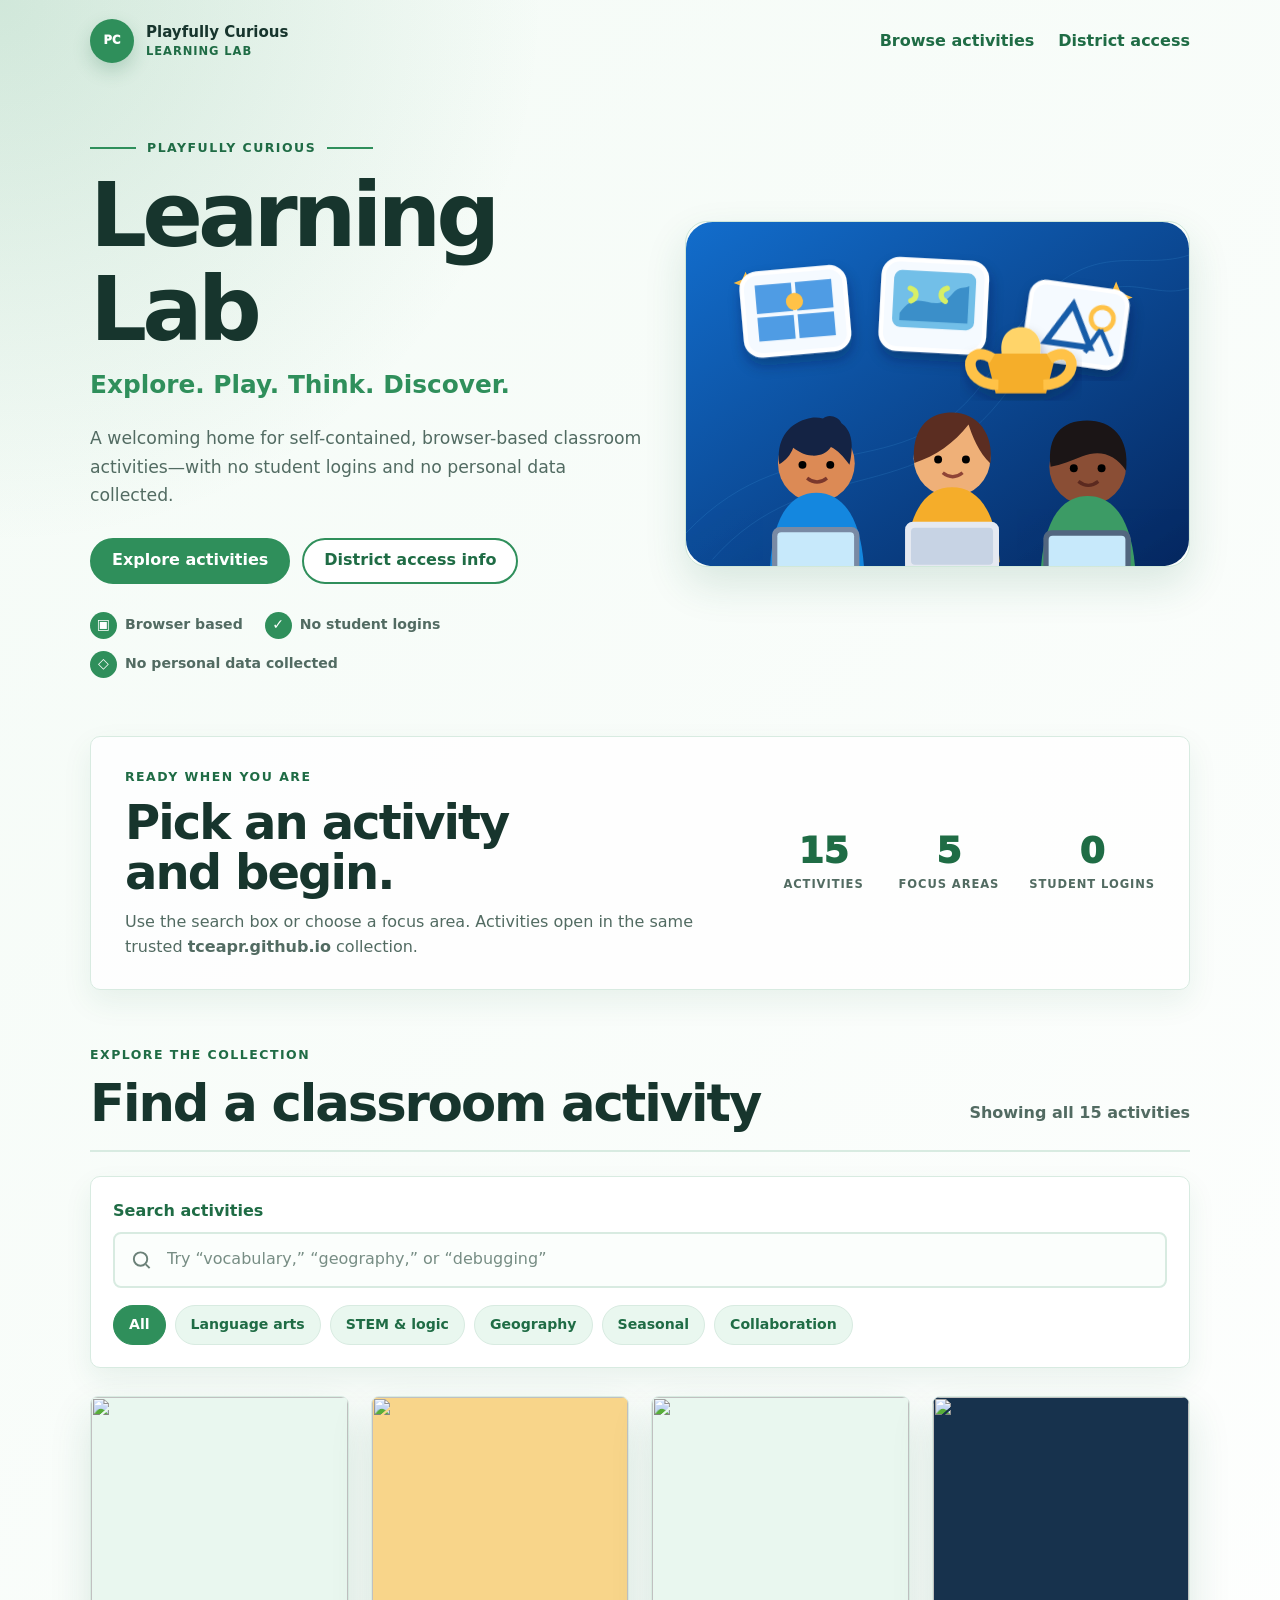
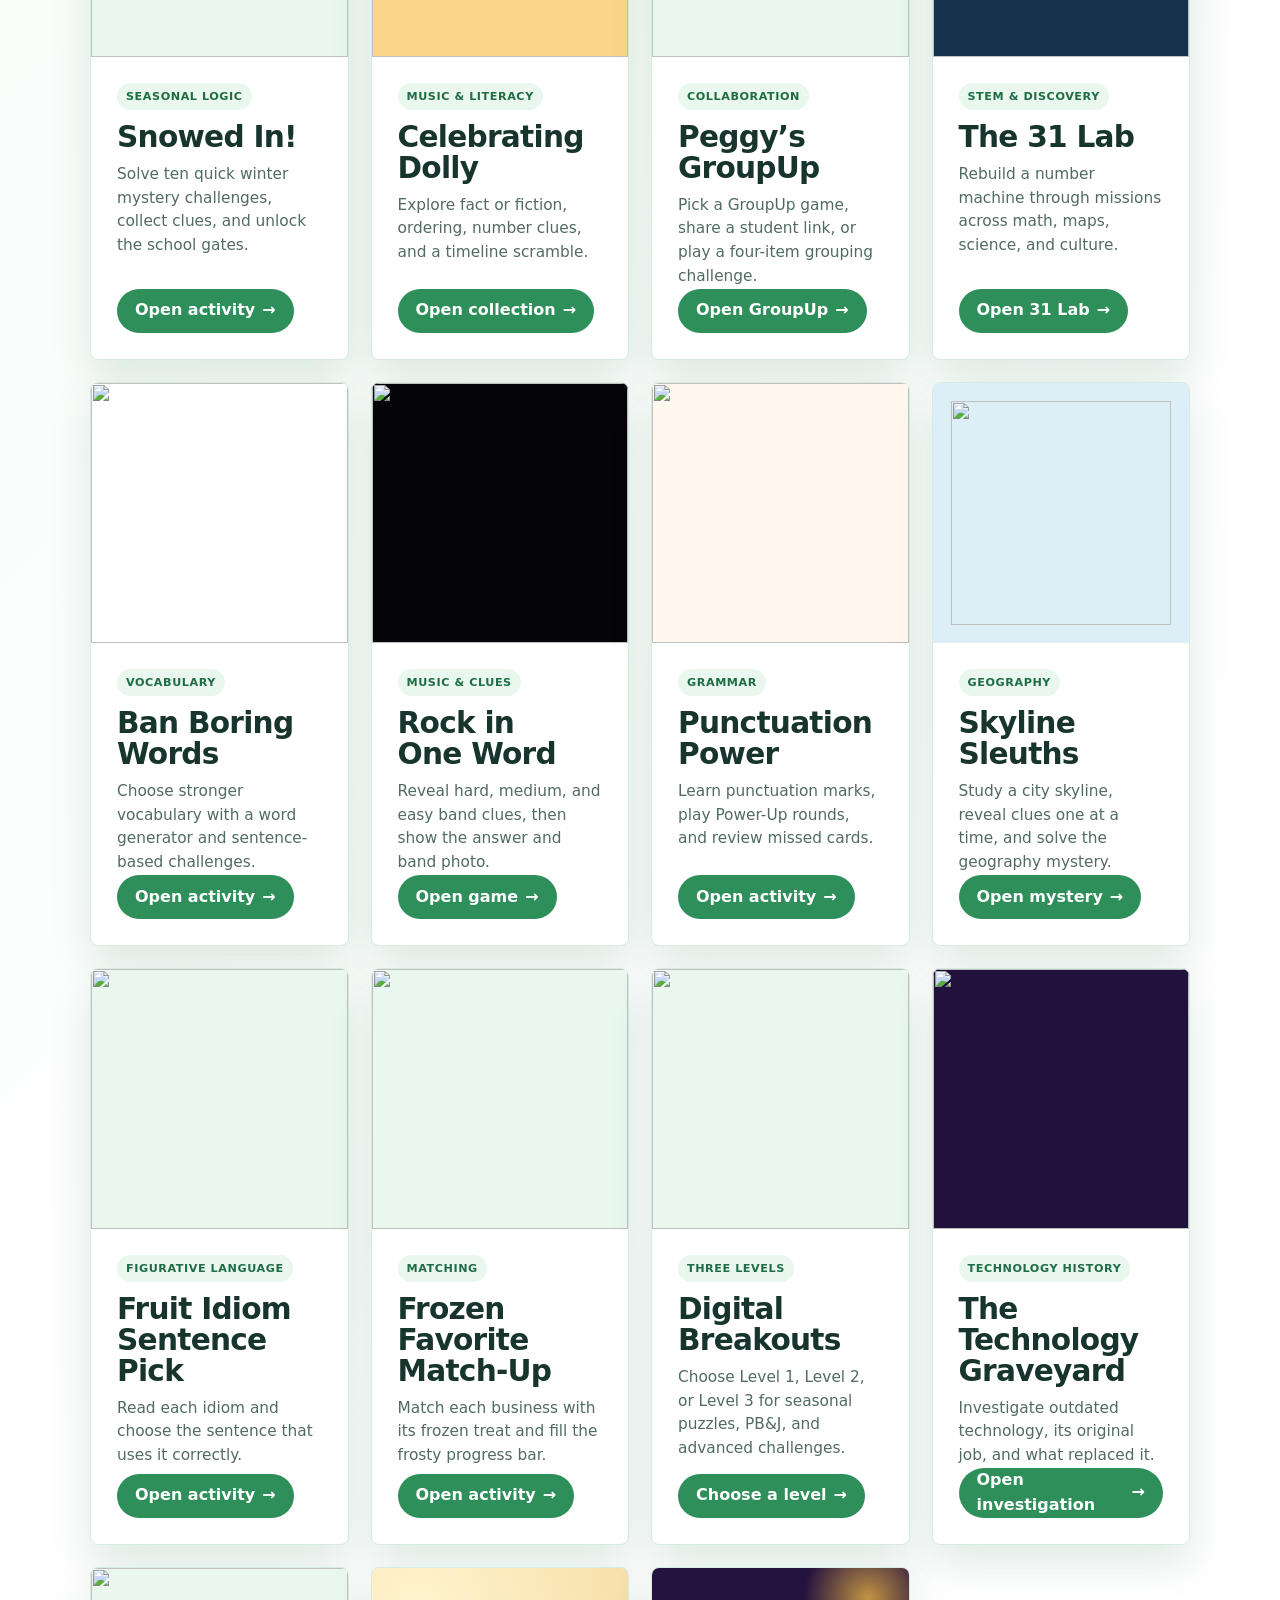
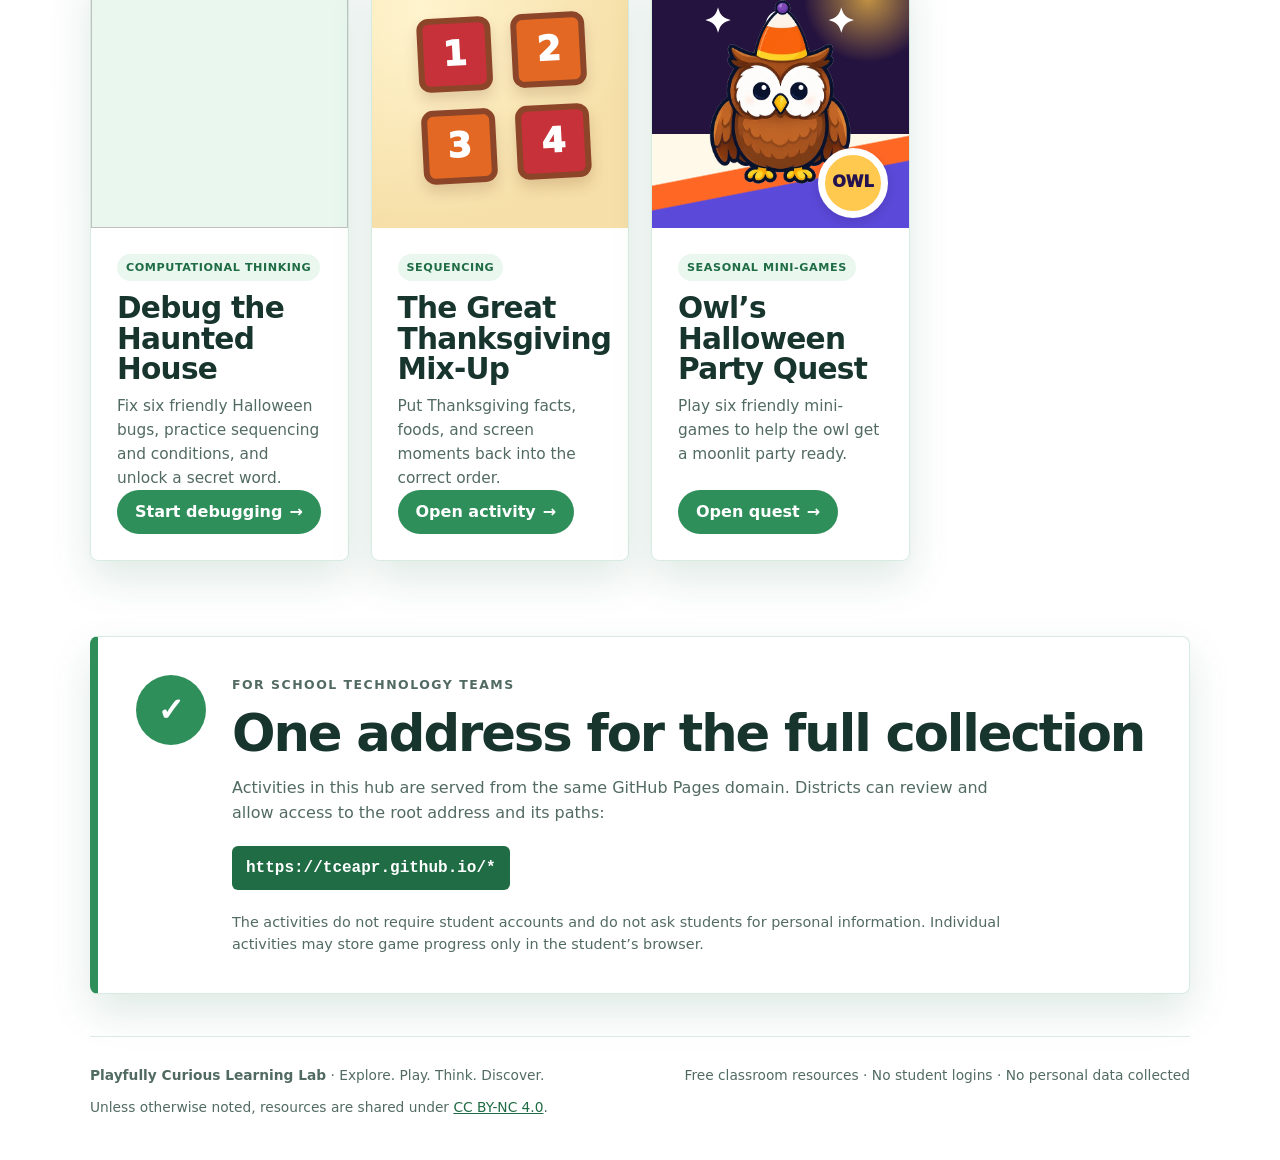
==== commit 975f4406: "Restore hub artwork and archive activity" ====
--- a/index.html
+++ b/index.html
@@ -59,11 +59,11 @@
 
     <section class="overview" aria-labelledby="overview-title">
       <div><p class="section-kicker">Ready when you are</p><h2 id="overview-title">Pick an activity and begin.</h2><p>Use the search box or choose a focus area. Activities open in the same trusted <strong>tceapr.github.io</strong> collection.</p></div>
-      <dl class="stats" aria-label="Hub details"><div><dt>16</dt><dd>activities</dd></div><div><dt>6</dt><dd>focus areas</dd></div><div><dt>0</dt><dd>student logins</dd></div></dl>
+      <dl class="stats" aria-label="Hub details"><div><dt>15</dt><dd>activities</dd></div><div><dt>5</dt><dd>focus areas</dd></div><div><dt>0</dt><dd>student logins</dd></div></dl>
     </section>
 
     <section id="activities" class="activity-section" aria-labelledby="activities-title">
-      <div class="section-heading"><div><p class="section-kicker">Explore the collection</p><h2 id="activities-title">Find a classroom activity</h2></div><p id="result-count" class="result-count" role="status" aria-live="polite">Showing all 16 activities</p></div>
+      <div class="section-heading"><div><p class="section-kicker">Explore the collection</p><h2 id="activities-title">Find a classroom activity</h2></div><p id="result-count" class="result-count" role="status" aria-live="polite">Showing all 15 activities</p></div>
       <div class="finder">
         <label for="activity-search">Search activities</label>
         <div class="search-wrap"><svg viewBox="0 0 24 24" aria-hidden="true"><circle cx="11" cy="11" r="7"/><path d="m16.5 16.5 4 4"/></svg><input id="activity-search" type="search" placeholder="Try “vocabulary,” “geography,” or “debugging”" autocomplete="off"></div>
@@ -74,14 +74,12 @@
           <button class="filter" type="button" data-filter="geography" aria-pressed="false">Geography</button>
           <button class="filter" type="button" data-filter="seasonal" aria-pressed="false">Seasonal</button>
           <button class="filter" type="button" data-filter="collaboration" aria-pressed="false">Collaboration</button>
-          <button class="filter" type="button" data-filter="professional-learning" aria-pressed="false">Professional learning</button>
         </div>
       </div>
 
       <div class="activity-grid">
         <article class="activity-card" data-categories="stem-logic seasonal" data-search="snowed in winter mystery puzzles clues logic school gates"><div class="card-art snow" aria-hidden="true"><img src="https://tceapr.github.io/tcea/snowed-in/images/snowedin.png" alt=""></div><div class="card-body"><span class="tag">Seasonal logic</span><h3><a class="heading-link" href="/tcea/snowed-in/">Snowed In!</a></h3><p>Solve ten quick winter mystery challenges, collect clues, and unlock the school gates.</p><span class="card-action">Open activity <span aria-hidden="true">→</span></span></div></article>
         <article class="activity-card" data-categories="language-arts collaboration" data-search="celebrating dolly fact fiddle timeline music history sequence"><div class="card-art dolly" aria-hidden="true"><img src="https://tceapr.github.io/tcea/dolly-timeline-scramble/assets/celebratingdolly.png?v=celebrating-dolly-1" alt=""></div><div class="card-body"><span class="tag">Music &amp; literacy</span><h3><a class="heading-link" href="/tcea/dolly-timeline-scramble/">Celebrating Dolly</a></h3><p>Explore fact or fiction, ordering, number clues, and a timeline scramble.</p><span class="card-action">Open collection <span aria-hidden="true">→</span></span></div></article>
-        <article class="activity-card" data-categories="professional-learning collaboration" data-search="name that learning opportunity tcea game show professional learning teachers"><div class="card-art learn" aria-hidden="true"><span>?</span></div><div class="card-body"><span class="tag">Professional learning</span><h3><a class="heading-link" href="/tcea/name-that-learning-opportunity/">Name That Learning Opportunity</a></h3><p>Run a fast game-show reveal for nine TCEA learning opportunities.</p><span class="card-action">Open game <span aria-hidden="true">→</span></span></div></article>
         <article class="activity-card" data-categories="collaboration stem-logic" data-search="peggys groupup groups four item grouping challenge classroom teamwork"><div class="card-art group" aria-hidden="true"><img src="https://tceapr.github.io/tcea/groupup/assets/groupup-splash.jpg?v=groupup-20260727" alt=""></div><div class="card-body"><span class="tag">Collaboration</span><h3><a class="heading-link" href="/tcea/groupup/">Peggy’s GroupUp</a></h3><p>Pick a GroupUp game, share a student link, or play a four-item grouping challenge.</p><span class="card-action">Open GroupUp <span aria-hidden="true">→</span></span></div></article>
         <article class="activity-card" data-categories="stem-logic geography" data-search="31 lab number machine missions math maps science calendars history culture"><div class="card-art lab" aria-hidden="true"><img src="https://tceapr.github.io/tcea/31lab/assets/31-lab-cover.png" alt=""></div><div class="card-body"><span class="tag">STEM &amp; discovery</span><h3><a class="heading-link" href="/tcea/31lab/">The 31 Lab</a></h3><p>Rebuild a number machine through missions across math, maps, science, and culture.</p><span class="card-action">Open 31 Lab <span aria-hidden="true">→</span></span></div></article>
         <article class="activity-card" data-categories="language-arts" data-search="ban boring words vocabulary stronger word generator sentence word choice writing"><div class="card-art words" aria-hidden="true"><img src="https://tceapr.github.io/tcea/assets/banboringwords.png" alt=""></div><div class="card-body"><span class="tag">Vocabulary</span><h3><a class="heading-link" href="/ban-boring-words/">Ban Boring Words</a></h3><p>Choose stronger vocabulary with a word generator and sentence-based challenges.</p><span class="card-action">Open activity <span aria-hidden="true">→</span></span></div></article>
@@ -93,8 +91,8 @@
         <article class="activity-card" data-categories="stem-logic seasonal collaboration" data-search="digital breakouts three levels level 1 level 2 level 3 escape puzzles locks clues seasonal pbj logic"><div class="card-art breakout breakout-art" aria-hidden="true"><img src="https://tceapr.github.io/tcea/breakouts/assets/dbo-tile-graphic.png" alt=""></div><div class="card-body"><span class="tag">Three levels</span><h3><a class="heading-link" href="/tcea/breakouts/">Digital Breakouts</a></h3><p>Choose Level 1, Level 2, or Level 3 for seasonal puzzles, PB&amp;J, and advanced challenges.</p><span class="card-action">Choose a level <span aria-hidden="true">→</span></span></div></article>
         <article class="activity-card" data-categories="stem-logic" data-search="technology graveyard old outdated technology relics inventions replaced history"><div class="card-art tech" aria-hidden="true"><img src="https://tceapr.github.io/tcea/technology-graveyard/images/graveyard-scene.png" alt=""></div><div class="card-body"><span class="tag">Technology history</span><h3><a class="heading-link" href="/tcea/technology-graveyard/">The Technology Graveyard</a></h3><p>Investigate outdated technology, its original job, and what replaced it.</p><span class="card-action">Open investigation <span aria-hidden="true">→</span></span></div></article>
         <article class="activity-card" data-categories="stem-logic seasonal" data-search="debug haunted house coding computational thinking sequence condition algorithm bugs halloween"><div class="card-art debug" aria-hidden="true"><img src="https://tceapr.github.io/tcea/debug-haunted-house/assets/debugthehauntedhouse.png?v=debug-house-20260731" alt=""></div><div class="card-body"><span class="tag">Computational thinking</span><h3><a class="heading-link" href="/tcea/debug-haunted-house/">Debug the Haunted House</a></h3><p>Fix six friendly Halloween bugs, practice sequencing and conditions, and unlock a secret word.</p><span class="card-action">Start debugging <span aria-hidden="true">→</span></span></div></article>
-        <article class="activity-card" data-categories="stem-logic seasonal" data-search="great thanksgiving mix up order facts foods screen moments sequencing holiday"><div class="card-art thanks" aria-hidden="true"><span>◆</span></div><div class="card-body"><span class="tag">Sequencing</span><h3><a class="heading-link" href="/tcea/thanksgiving-mix-up/">The Great Thanksgiving Mix-Up</a></h3><p>Put Thanksgiving facts, foods, and screen moments back into the correct order.</p><span class="card-action">Open activity <span aria-hidden="true">→</span></span></div></article>
-        <article class="activity-card" data-categories="seasonal stem-logic" data-search="owls halloween party quest mini games moon owl friendly puzzles"><div class="card-art owl" aria-hidden="true"><span>◉</span></div><div class="card-body"><span class="tag">Seasonal mini-games</span><h3><a class="heading-link" href="/tcea/owls_halloween_party_quest.html">Owl’s Halloween Party Quest</a></h3><p>Play six friendly mini-games to help the owl get a moonlit party ready.</p><span class="card-action">Open quest <span aria-hidden="true">→</span></span></div></article>
+        <article class="activity-card" data-categories="stem-logic seasonal" data-search="great thanksgiving mix up order facts foods screen moments sequencing holiday"><div class="card-art thanks" aria-hidden="true"><div class="mix-preview"><span>1</span><span>2</span><span>3</span><span>4</span></div></div><div class="card-body"><span class="tag">Sequencing</span><h3><a class="heading-link" href="/tcea/thanksgiving-mix-up/">The Great Thanksgiving Mix-Up</a></h3><p>Put Thanksgiving facts, foods, and screen moments back into the correct order.</p><span class="card-action">Open activity <span aria-hidden="true">→</span></span></div></article>
+        <article class="activity-card" data-categories="seasonal stem-logic" data-search="owls halloween party quest mini games moon owl friendly puzzles"><div class="card-art owl" aria-hidden="true"><span class="owl-star star-one">✦</span><span class="owl-moon">●</span><span class="owl-star star-two">✦</span><img class="owl-character" src="assets/owl-character.webp" alt=""><span class="owl-badge">OWL</span></div><div class="card-body"><span class="tag">Seasonal mini-games</span><h3><a class="heading-link" href="/tcea/owls_halloween_party_quest.html">Owl’s Halloween Party Quest</a></h3><p>Play six friendly mini-games to help the owl get a moonlit party ready.</p><span class="card-action">Open quest <span aria-hidden="true">→</span></span></div></article>
       </div>
       <div id="no-results" class="no-results" hidden><strong>No activities match that search yet.</strong><span>Try a shorter word or choose “All.”</span></div>
     </section>
--- a/hub.css
+++ b/hub.css
@@ -97,7 +97,9 @@
 
 .hero {
   display: grid;
-  gap: 18px;
+  grid-template-columns: minmax(0, 1fr) minmax(390px, .9fr);
+  align-items: center;
+  gap: 34px;
   margin: 28px 0 58px;
 }
 
@@ -106,7 +108,15 @@
   padding: 28px 0 0;
 }
 
-.hero-art { display: none; }
+.hero-art {
+  display: block;
+  min-width: 0;
+  overflow: hidden;
+  border: 1px solid rgba(47, 143, 91, .2);
+  border-radius: 22px;
+  box-shadow: var(--shadow);
+}
+.hero-art svg { display: block; width: 100%; height: auto; }
 
 .eyebrow,
 .section-kicker {
@@ -339,12 +349,108 @@
 .skyline { background: #dceef6; }
 .tech { padding: 0; background: #20113d; }
 .tech img { object-fit: cover; }
-.learn { background: linear-gradient(135deg, #e9f7ef, #fff2c8); }
-.learn span { background: var(--gold); color: #5b3e00; }
-.thanks { background: linear-gradient(135deg, #fff2c8, #f2d5a2); }
-.thanks span { background: #b9552b; }
-.owl { background: linear-gradient(135deg, #e7f5e9, #d9edf8); }
-.owl span { background: #60429a; }
+.thanks {
+  padding: 34px;
+  background: radial-gradient(circle at 18% 16%, #fff4ce, #f6dfa8 72%);
+}
+.mix-preview {
+  display: grid;
+  grid-template-columns: repeat(2, 74px);
+  gap: 18px 20px;
+  transform: rotate(-3deg);
+}
+.card-art .mix-preview span {
+  width: 74px;
+  height: 74px;
+  border: 6px solid #8c4528;
+  border-radius: 12px;
+  background: #c73139;
+  box-shadow: 0 8px 14px rgba(113, 56, 25, .18);
+  font-size: 2.15rem;
+  transform: none;
+}
+.card-art .mix-preview span:nth-child(2),
+.card-art .mix-preview span:nth-child(3) { background: #e26824; }
+
+.owl {
+  padding: 0;
+  isolation: isolate;
+  background:
+    linear-gradient(169deg, transparent 0 70%, #ff6725 70.5% 78%, #5b49d9 78.5%),
+    linear-gradient(#25133f 0 64%, #fff9e9 64%);
+}
+.owl::after {
+  position: absolute;
+  z-index: -1;
+  top: -35px;
+  right: -24px;
+  width: 130px;
+  height: 130px;
+  border-radius: 50%;
+  background: radial-gradient(circle, rgba(255, 197, 69, .72), rgba(255, 197, 69, 0) 70%);
+  content: "";
+}
+.owl .owl-character {
+  position: absolute;
+  z-index: 2;
+  bottom: 34px;
+  left: 50%;
+  width: 58%;
+  height: 78%;
+  object-fit: contain;
+  transform: translateX(-50%);
+}
+.card-art .owl-star,
+.card-art .owl-moon,
+.card-art .owl-badge {
+  position: absolute;
+  z-index: 1;
+  display: block;
+  width: auto;
+  height: auto;
+  padding: 0;
+  border: 0;
+  border-radius: 0;
+  background: transparent;
+  box-shadow: none;
+  color: #fff;
+  transform: none;
+}
+.card-art .owl-star { top: 28px; font-size: 2.1rem; }
+.card-art .star-one { left: 20%; }
+.card-art .star-two { right: 21%; }
+.card-art .owl-moon {
+  top: 25px;
+  left: 50%;
+  font-size: 2.4rem;
+  transform: translateX(-50%);
+}
+.card-art .owl-moon::after {
+  position: absolute;
+  top: -4px;
+  left: 10px;
+  width: 31px;
+  height: 31px;
+  border-radius: 50%;
+  background: #25133f;
+  content: "";
+}
+.card-art .owl-badge {
+  z-index: 3;
+  right: 8%;
+  bottom: 10px;
+  display: grid;
+  width: 70px;
+  height: 70px;
+  place-items: center;
+  color: #25134f;
+  background: #ffc84e;
+  border: 7px solid #fff;
+  border-radius: 50%;
+  box-shadow: 0 4px 10px rgba(31, 20, 66, .16);
+  font-size: 1rem;
+  font-weight: 950;
+}
 
 .card-body {
   display: flex;
@@ -455,6 +561,9 @@
 :focus-visible { outline: 4px solid var(--gold); outline-offset: 3px; }
 
 @media (max-width: 980px) {
+  .hero { grid-template-columns: 1fr; }
+  .hero-copy { max-width: 760px; }
+  .hero-art { width: min(680px, 100%); }
   .activity-grid { grid-template-columns: repeat(2, minmax(0, 1fr)); }
 }
 
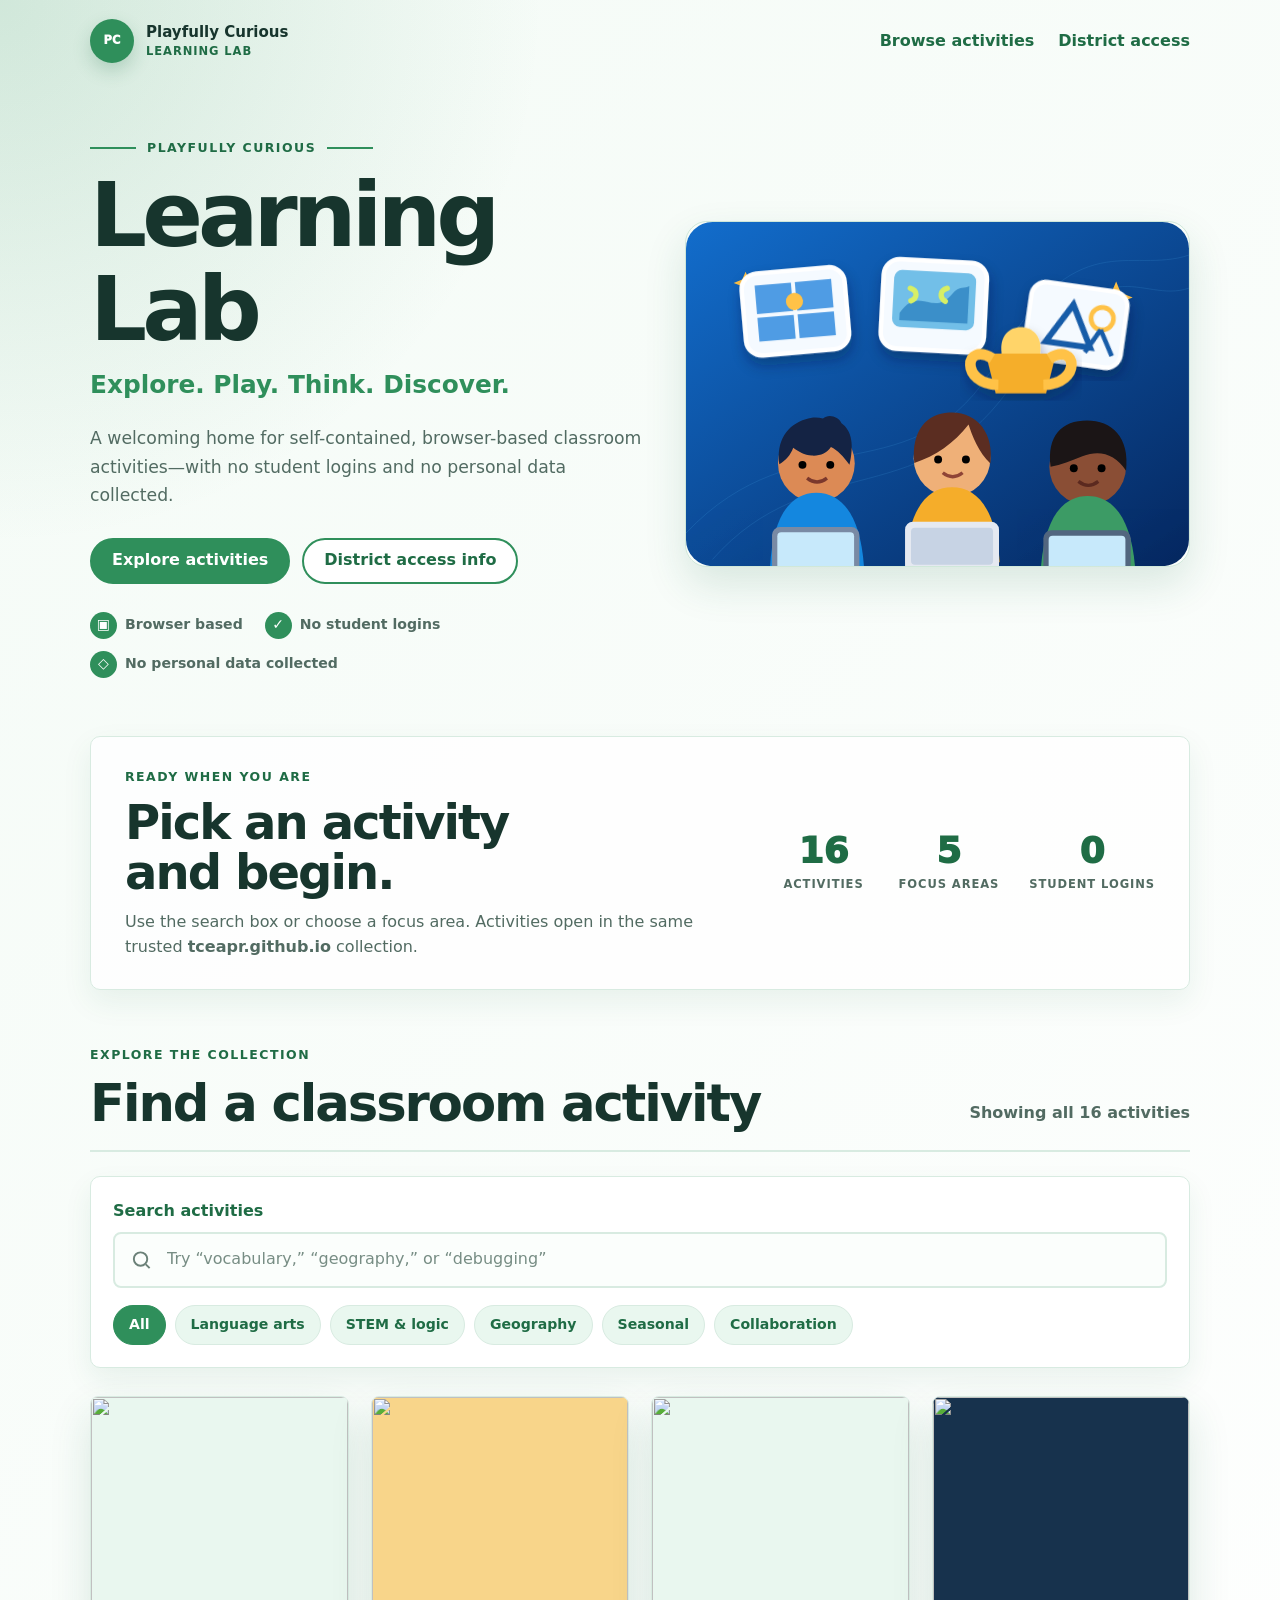
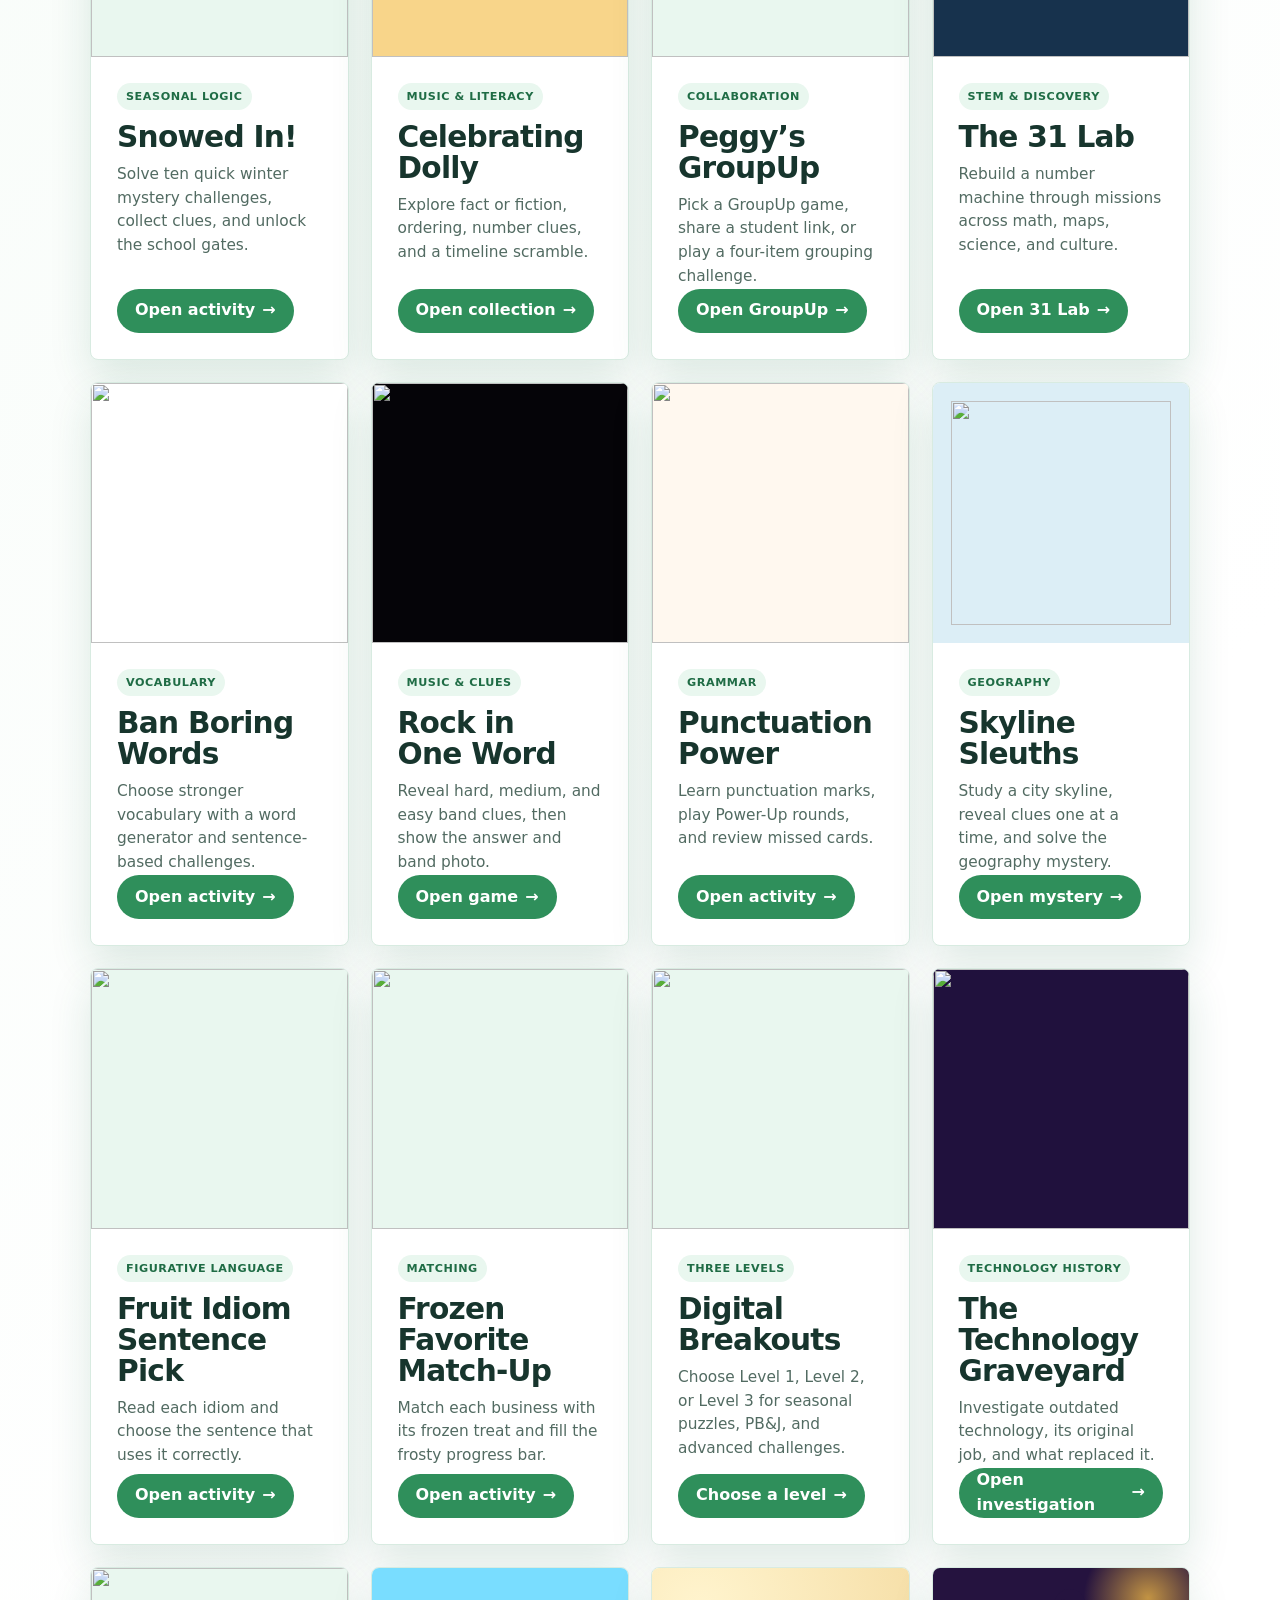
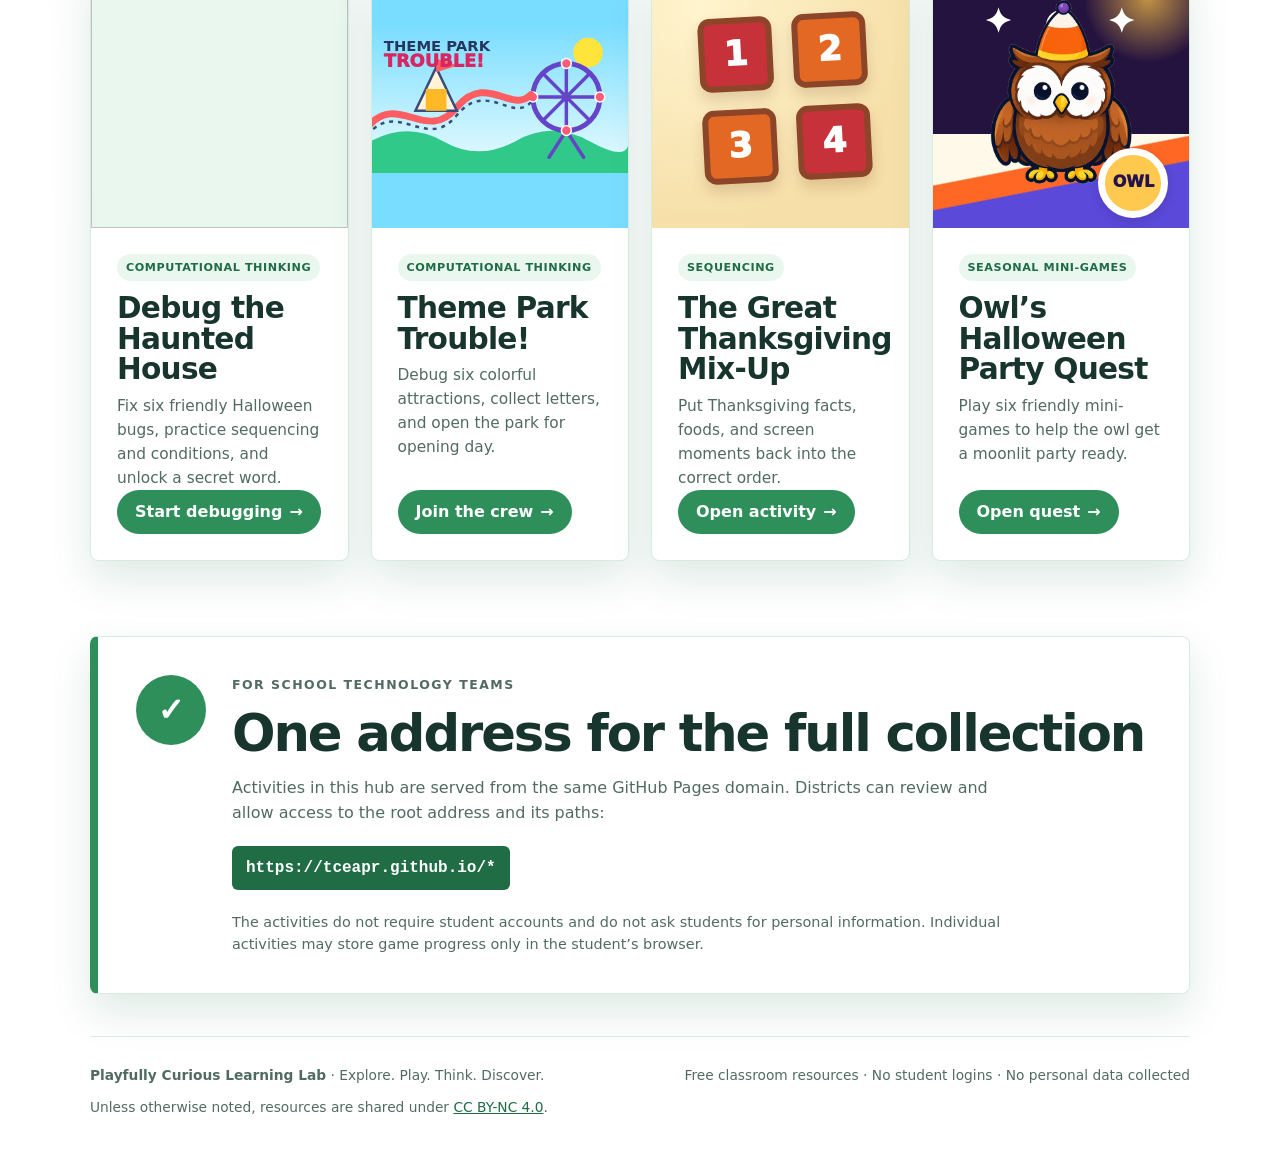
==== commit 4d17ae64: "Add Theme Park Trouble to activity hub" ====
--- a/index.html
+++ b/index.html
@@ -59,11 +59,11 @@
 
     <section class="overview" aria-labelledby="overview-title">
       <div><p class="section-kicker">Ready when you are</p><h2 id="overview-title">Pick an activity and begin.</h2><p>Use the search box or choose a focus area. Activities open in the same trusted <strong>tceapr.github.io</strong> collection.</p></div>
-      <dl class="stats" aria-label="Hub details"><div><dt>15</dt><dd>activities</dd></div><div><dt>5</dt><dd>focus areas</dd></div><div><dt>0</dt><dd>student logins</dd></div></dl>
+      <dl class="stats" aria-label="Hub details"><div><dt>16</dt><dd>activities</dd></div><div><dt>5</dt><dd>focus areas</dd></div><div><dt>0</dt><dd>student logins</dd></div></dl>
     </section>
 
     <section id="activities" class="activity-section" aria-labelledby="activities-title">
-      <div class="section-heading"><div><p class="section-kicker">Explore the collection</p><h2 id="activities-title">Find a classroom activity</h2></div><p id="result-count" class="result-count" role="status" aria-live="polite">Showing all 15 activities</p></div>
+      <div class="section-heading"><div><p class="section-kicker">Explore the collection</p><h2 id="activities-title">Find a classroom activity</h2></div><p id="result-count" class="result-count" role="status" aria-live="polite">Showing all 16 activities</p></div>
       <div class="finder">
         <label for="activity-search">Search activities</label>
         <div class="search-wrap"><svg viewBox="0 0 24 24" aria-hidden="true"><circle cx="11" cy="11" r="7"/><path d="m16.5 16.5 4 4"/></svg><input id="activity-search" type="search" placeholder="Try “vocabulary,” “geography,” or “debugging”" autocomplete="off"></div>
@@ -91,6 +91,7 @@
         <article class="activity-card" data-categories="stem-logic seasonal collaboration" data-search="digital breakouts three levels level 1 level 2 level 3 escape puzzles locks clues seasonal pbj logic"><div class="card-art breakout breakout-art" aria-hidden="true"><img src="https://tceapr.github.io/tcea/breakouts/assets/dbo-tile-graphic.png" alt=""></div><div class="card-body"><span class="tag">Three levels</span><h3><a class="heading-link" href="/tcea/breakouts/">Digital Breakouts</a></h3><p>Choose Level 1, Level 2, or Level 3 for seasonal puzzles, PB&amp;J, and advanced challenges.</p><span class="card-action">Choose a level <span aria-hidden="true">→</span></span></div></article>
         <article class="activity-card" data-categories="stem-logic" data-search="technology graveyard old outdated technology relics inventions replaced history"><div class="card-art tech" aria-hidden="true"><img src="https://tceapr.github.io/tcea/technology-graveyard/images/graveyard-scene.png" alt=""></div><div class="card-body"><span class="tag">Technology history</span><h3><a class="heading-link" href="/tcea/technology-graveyard/">The Technology Graveyard</a></h3><p>Investigate outdated technology, its original job, and what replaced it.</p><span class="card-action">Open investigation <span aria-hidden="true">→</span></span></div></article>
         <article class="activity-card" data-categories="stem-logic seasonal" data-search="debug haunted house coding computational thinking sequence condition algorithm bugs halloween"><div class="card-art debug" aria-hidden="true"><img src="https://tceapr.github.io/tcea/debug-haunted-house/assets/debugthehauntedhouse.png?v=debug-house-20260731" alt=""></div><div class="card-body"><span class="tag">Computational thinking</span><h3><a class="heading-link" href="/tcea/debug-haunted-house/">Debug the Haunted House</a></h3><p>Fix six friendly Halloween bugs, practice sequencing and conditions, and unlock a secret word.</p><span class="card-action">Start debugging <span aria-hidden="true">→</span></span></div></article>
+        <article class="activity-card" data-categories="stem-logic" data-search="theme park trouble debugging computational thinking sequencing algorithms patterns conditions coding rides midway"><div class="card-art theme-park" aria-hidden="true"><svg viewBox="0 0 520 300"><defs><linearGradient id="parkSky" x2="0" y2="1"><stop stop-color="#79ddff"/><stop offset="1" stop-color="#eafcff"/></linearGradient></defs><rect width="520" height="300" fill="url(#parkSky)"/><circle cx="438" cy="58" r="30" fill="#ffe43b"/><path d="M0 236Q75 198 145 238t145 0q74-43 152 0t78 0v64H0z" fill="#31c989"/><g transform="translate(314 68)" fill="none" stroke="#6444c7"><circle cx="80" cy="80" r="68" stroke-width="10"/><path d="M80 12v136M12 80h136M32 32l96 96m0-96-96 96M45 202l35-54 35 54" stroke-width="7" stroke-linecap="round"/><g fill="#ff5c79" stroke="#fff" stroke-width="3"><circle cx="80" cy="12" r="10"/><circle cx="148" cy="80" r="10"/><circle cx="80" cy="148" r="10"/><circle cx="12" cy="80" r="10"/></g></g><path d="M-10 210C52 134 110 244 171 170s112 14 151-27" fill="none" stroke="#ff5d62" stroke-width="14" stroke-linecap="round"/><path d="M-10 226C52 150 110 260 171 186s112 14 151-27" fill="none" stroke="#394b79" stroke-width="5" stroke-dasharray="8 10"/><g transform="translate(88 58)"><path d="m0 118 42-88 42 88z" fill="#fff4d7" stroke="#394b79" stroke-width="5"/><path d="M21 74h42v44H21z" fill="#ffb826"/><path d="M42 30v-18" stroke="#394b79" stroke-width="5"/><path d="m42 12 44 14-44 14z" fill="#ff5d62"/></g><text x="24" y="54" fill="#26365e" font-family="system-ui,sans-serif" font-size="30" font-weight="900">THEME PARK</text><text x="24" y="87" fill="#d92561" font-family="system-ui,sans-serif" font-size="36" font-weight="950">TROUBLE!</text></svg></div><div class="card-body"><span class="tag">Computational thinking</span><h3><a class="heading-link" href="/tcea/theme-park-trouble/">Theme Park Trouble!</a></h3><p>Debug six colorful attractions, collect letters, and open the park for opening day.</p><span class="card-action">Join the crew <span aria-hidden="true">→</span></span></div></article>
         <article class="activity-card" data-categories="stem-logic seasonal" data-search="great thanksgiving mix up order facts foods screen moments sequencing holiday"><div class="card-art thanks" aria-hidden="true"><div class="mix-preview"><span>1</span><span>2</span><span>3</span><span>4</span></div></div><div class="card-body"><span class="tag">Sequencing</span><h3><a class="heading-link" href="/tcea/thanksgiving-mix-up/">The Great Thanksgiving Mix-Up</a></h3><p>Put Thanksgiving facts, foods, and screen moments back into the correct order.</p><span class="card-action">Open activity <span aria-hidden="true">→</span></span></div></article>
         <article class="activity-card" data-categories="seasonal stem-logic" data-search="owls halloween party quest mini games moon owl friendly puzzles"><div class="card-art owl" aria-hidden="true"><span class="owl-star star-one">✦</span><span class="owl-moon">●</span><span class="owl-star star-two">✦</span><img class="owl-character" src="assets/owl-character.webp" alt=""><span class="owl-badge">OWL</span></div><div class="card-body"><span class="tag">Seasonal mini-games</span><h3><a class="heading-link" href="/tcea/owls_halloween_party_quest.html">Owl’s Halloween Party Quest</a></h3><p>Play six friendly mini-games to help the owl get a moonlit party ready.</p><span class="card-action">Open quest <span aria-hidden="true">→</span></span></div></article>
       </div>
--- a/hub.css
+++ b/hub.css
@@ -349,6 +349,8 @@
 .skyline { background: #dceef6; }
 .tech { padding: 0; background: #20113d; }
 .tech img { object-fit: cover; }
+.theme-park { padding: 0; background: #79ddff; }
+.theme-park svg { display: block; width: 100%; height: 100%; object-fit: cover; }
 .thanks {
   padding: 34px;
   background: radial-gradient(circle at 18% 16%, #fff4ce, #f6dfa8 72%);
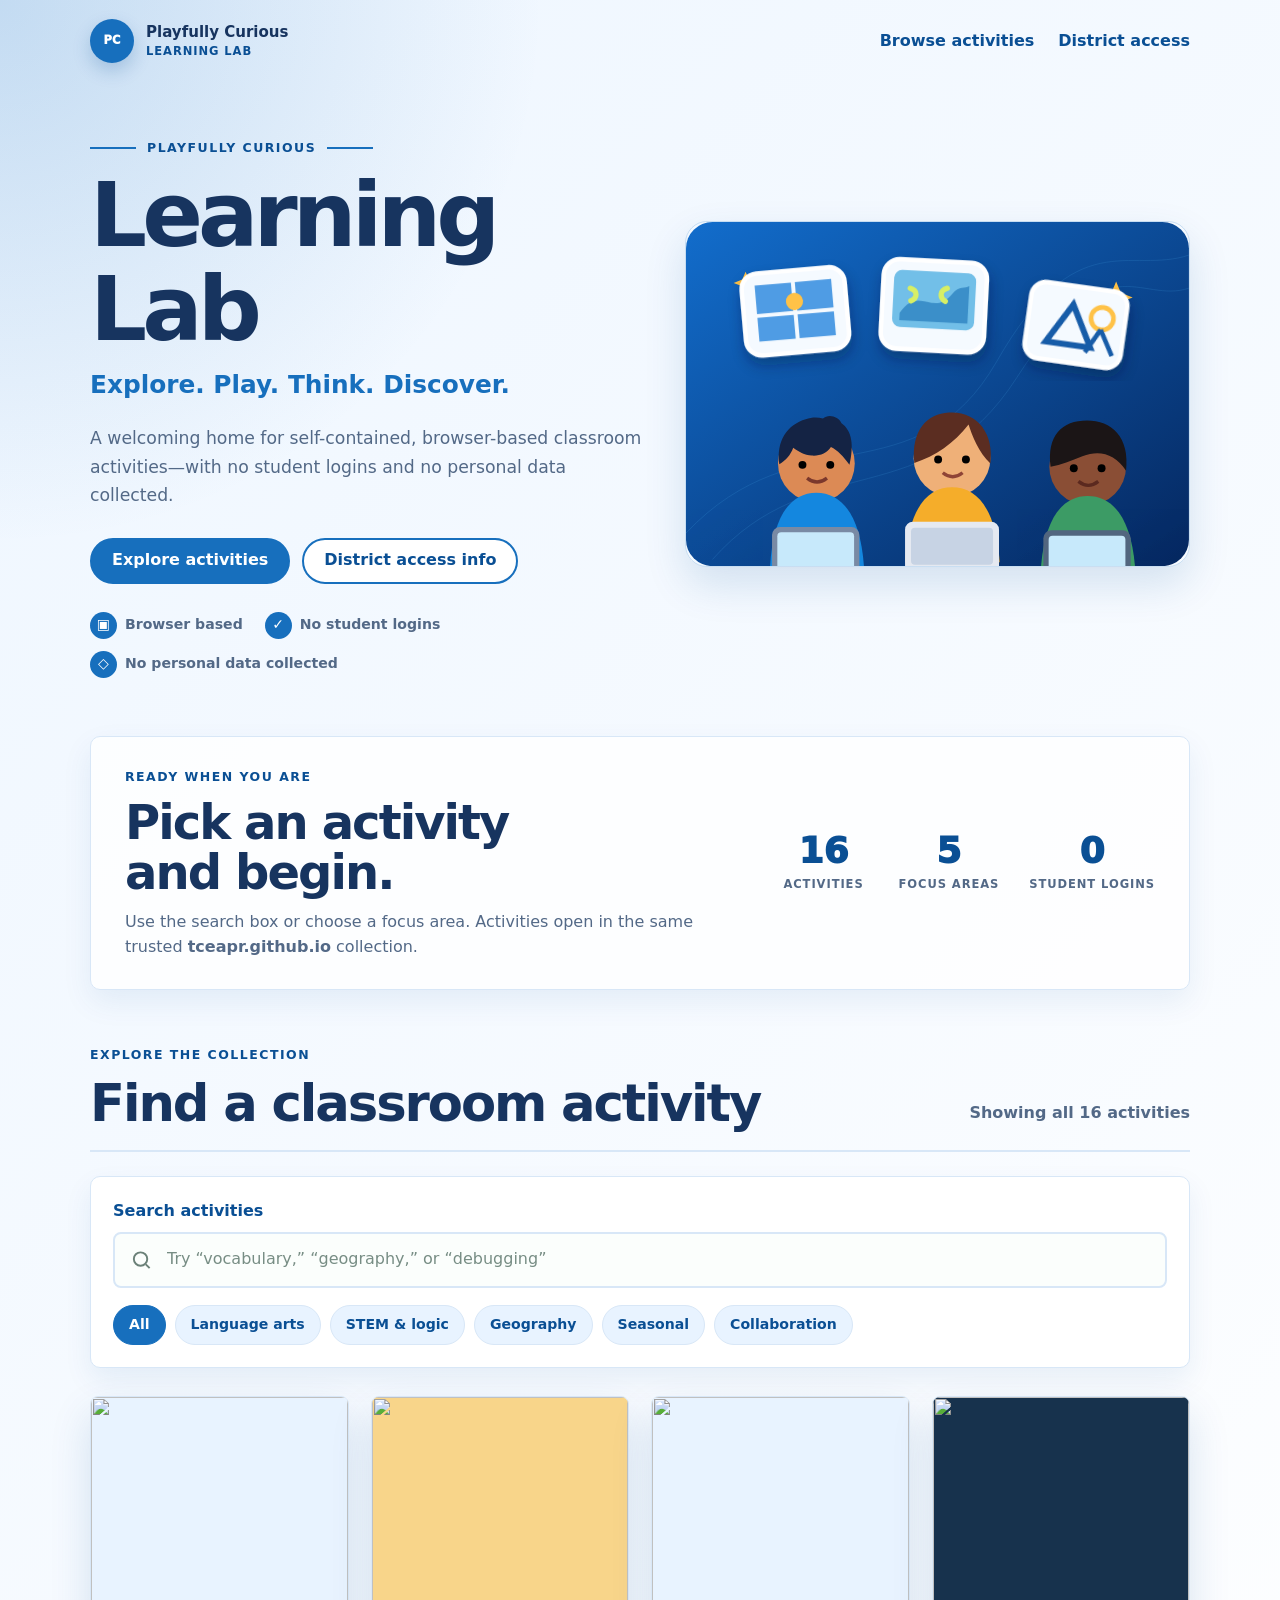
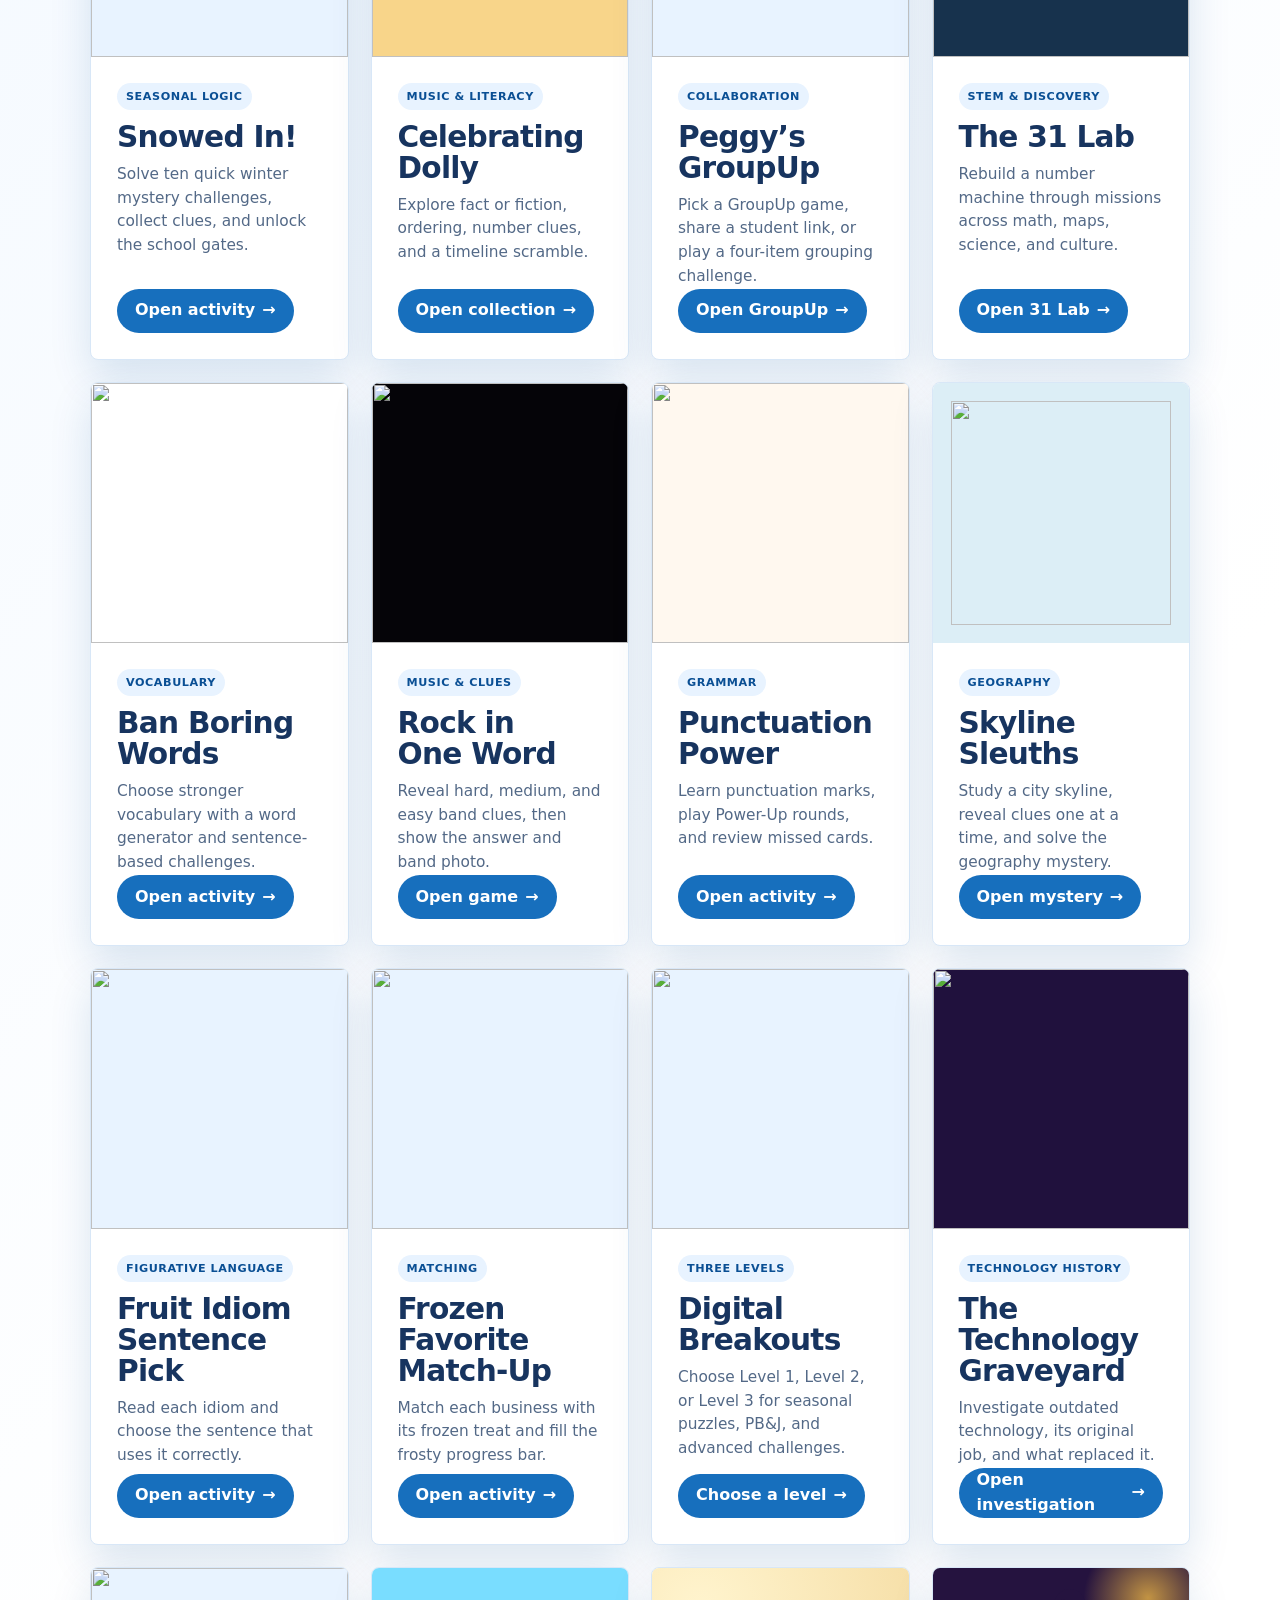
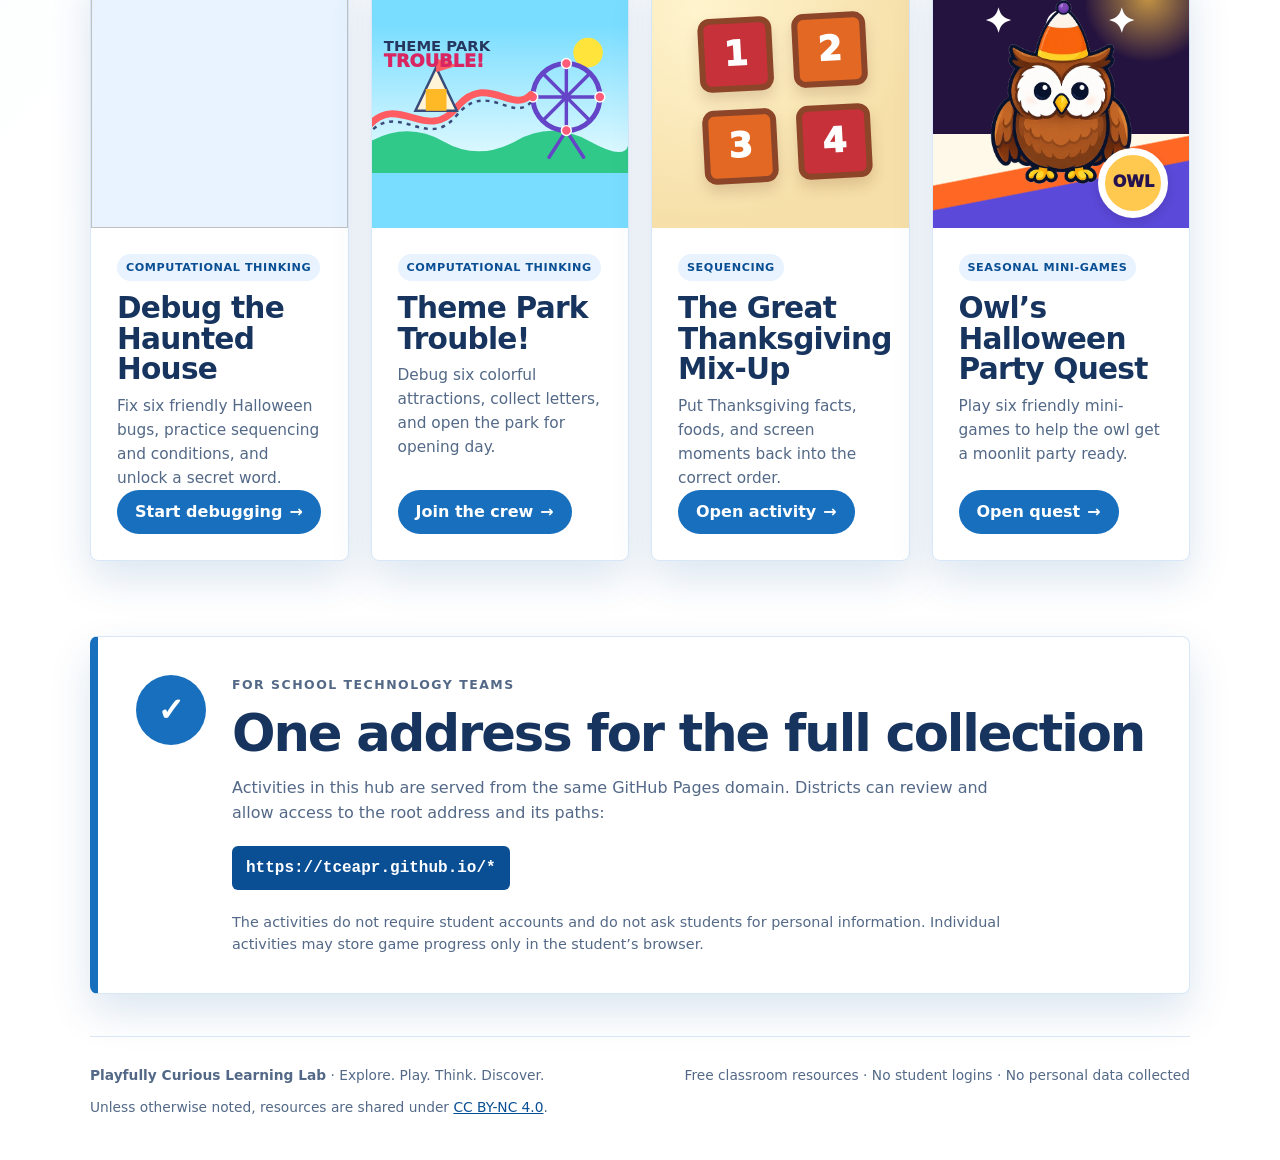
==== commit d071b36a: "Use blue hub theme and simplify hero artwork" ====
--- a/index.html
+++ b/index.html
@@ -48,7 +48,6 @@
             <g transform="translate(525 88) rotate(8)"><rect width="146" height="116" rx="22" fill="#f5faff" stroke="#fff" stroke-width="7"/><path d="m31 89 34-61 34 61z" fill="none" stroke="#195ca8" stroke-width="9"/><circle cx="111" cy="43" r="17" fill="none" stroke="#ffc247" stroke-width="7"/><path d="m111 60-19 37m19-37 22 37" stroke="#195ca8" stroke-width="7"/></g>
           </g>
           <g transform="translate(80 242)">
-            <g transform="translate(315 -88)" filter="url(#ds)"><path d="M58 45h106l-15 60H73z" fill="#f5ae2b"/><path d="M82 45C78 18 94 5 111 5s33 13 29 40" fill="#ffd469"/><path d="M68 52C25 26 19 91 77 92m77-40c43-26 49 39-9 40" fill="none" stroke="#ffc247" stroke-width="16"/></g>
             <g class="kid" transform="translate(0 50)"><circle cx="117" cy="73" r="58" fill="#dc8a55"/><path d="M61 74C56 39 73 14 101 6c9-3 18-3 26-1 8-8 24-3 28 7 16 11 19 34 12 63-9-13-18-22-28-27-6 9-17 14-29 13-11-1-20-6-28-12-4 11-11 19-21 25z" fill="#142344"/><path d="M47 230c4-78 31-113 70-113s67 35 72 113" fill="#1487df"/><rect x="50" y="169" width="132" height="78" rx="12" fill="#798aa4"/><rect x="58" y="177" width="116" height="57" rx="6" fill="#c7e9fb"/><circle cx="96" cy="75" r="6"/><circle cx="138" cy="75" r="6"/><path d="M103 95c10 8 20 8 30 0" fill="none" stroke="#7b382c" stroke-width="5"/></g>
             <g class="kid" transform="translate(205 42)"><circle cx="117" cy="73" r="58" fill="#efb078"/><path d="M60 80C55 30 80 6 112 4c42-3 69 31 63 77-18-17-28-43-33-59-22 28-50 48-82 58z" fill="#5b2d21"/><path d="M46 230c5-78 32-113 71-113s67 35 72 113" fill="#f5ad2a"/><rect x="46" y="169" width="142" height="78" rx="12" fill="#e5e9f1"/><rect x="55" y="178" width="124" height="56" rx="6" fill="#c7d3e4"/><circle cx="96" cy="75" r="6"/><circle cx="138" cy="75" r="6"/><path d="M103 95c10 8 20 8 30 0" fill="none" stroke="#8f4436" stroke-width="5"/></g>
             <g class="kid" transform="translate(410 55)"><circle cx="117" cy="73" r="58" fill="#8a4e35"/><path d="M61 73C55 26 78 3 116 3c37 0 65 25 59 76-17-25-39-32-66-22-17 7-32 13-48 16z" fill="#1b1516"/><path d="M46 230c5-78 32-113 71-113s67 35 72 113" fill="#3c9b65"/><rect x="50" y="169" width="132" height="78" rx="12" fill="#52667f"/><rect x="58" y="177" width="116" height="57" rx="6" fill="#c7e9fb"/><circle cx="96" cy="75" r="6"/><circle cx="138" cy="75" r="6"/><path d="M103 95c10 8 20 8 30 0" fill="none" stroke="#5b291f" stroke-width="5"/></g>
--- a/hub.css
+++ b/hub.css
@@ -1,16 +1,16 @@
 :root {
   color-scheme: light;
-  --ink: #17352d;
-  --muted: #526b62;
-  --page: #f4fbf6;
+  --ink: #17345f;
+  --muted: #536987;
+  --page: #eef6ff;
   --panel: #ffffff;
-  --line: #d8ebe1;
-  --green: #2f8f5b;
-  --green-dark: #1f6c45;
-  --green-soft: #e9f7ef;
+  --line: #d8e7f7;
+  --green: #176fbd;
+  --green-dark: #0a4f94;
+  --green-soft: #e8f3ff;
   --coral: #dd5f50;
   --gold: #f3b642;
-  --shadow: 0 18px 42px rgba(31, 108, 69, 0.14);
+  --shadow: 0 18px 42px rgba(10, 79, 148, 0.14);
 }
 
 * { box-sizing: border-box; }
@@ -21,7 +21,7 @@
   min-height: 100vh;
   color: var(--ink);
   background:
-    radial-gradient(circle at top left, rgba(47, 143, 91, 0.18), transparent 34rem),
+    radial-gradient(circle at top left, rgba(23, 111, 189, 0.2), transparent 34rem),
     linear-gradient(135deg, var(--page), #ffffff 62%);
   font-family: Inter, ui-sans-serif, system-ui, -apple-system, BlinkMacSystemFont, "Segoe UI", sans-serif;
   font-size: 16px;
@@ -75,7 +75,7 @@
   color: #fff;
   background: var(--green);
   border-radius: 50%;
-  box-shadow: 0 8px 18px rgba(31, 108, 69, .22);
+  box-shadow: 0 8px 18px rgba(10, 79, 148, .22);
   font-size: .72rem;
   font-weight: 950;
 }
@@ -112,7 +112,7 @@
   display: block;
   min-width: 0;
   overflow: hidden;
-  border: 1px solid rgba(47, 143, 91, .2);
+  border: 1px solid rgba(23, 111, 189, .2);
   border-radius: 22px;
   box-shadow: var(--shadow);
 }
@@ -205,7 +205,7 @@
   background: rgba(255,255,255,.82);
   border: 1px solid var(--line);
   border-radius: 10px;
-  box-shadow: 0 12px 30px rgba(31,108,69,.08);
+  box-shadow: 0 12px 30px rgba(10,79,148,.08);
 }
 
 .overview h2 { font-size: clamp(2rem, 4vw, 3rem); }
@@ -240,7 +240,7 @@
   background: #fff;
   border: 1px solid var(--line);
   border-radius: 10px;
-  box-shadow: 0 12px 28px rgba(31,108,69,.08);
+  box-shadow: 0 12px 28px rgba(10,79,148,.08);
 }
 .finder label { display: block; margin-bottom: 8px; color: var(--green-dark); font-weight: 850; }
 .search-wrap { position: relative; }
@@ -301,8 +301,8 @@
   box-shadow: var(--shadow);
   transition: transform .18s ease, box-shadow .18s ease;
 }
-.activity-card:hover { transform: translateY(-3px); box-shadow: 0 22px 46px rgba(31,108,69,.19); }
-.activity-card:focus-within { outline: 4px solid rgba(47,143,91,.35); outline-offset: 4px; }
+.activity-card:hover { transform: translateY(-3px); box-shadow: 0 22px 46px rgba(10,79,148,.19); }
+.activity-card:focus-within { outline: 4px solid rgba(23,111,189,.35); outline-offset: 4px; }
 .activity-card[hidden] { display: none; }
 
 .card-art {
@@ -331,7 +331,7 @@
   background: var(--green);
   border: 8px solid rgba(255,255,255,.75);
   border-radius: 28px;
-  box-shadow: 0 14px 28px rgba(31,108,69,.22);
+  box-shadow: 0 14px 28px rgba(10,79,148,.22);
   font-size: 3rem;
   font-weight: 950;
   transform: rotate(-4deg);
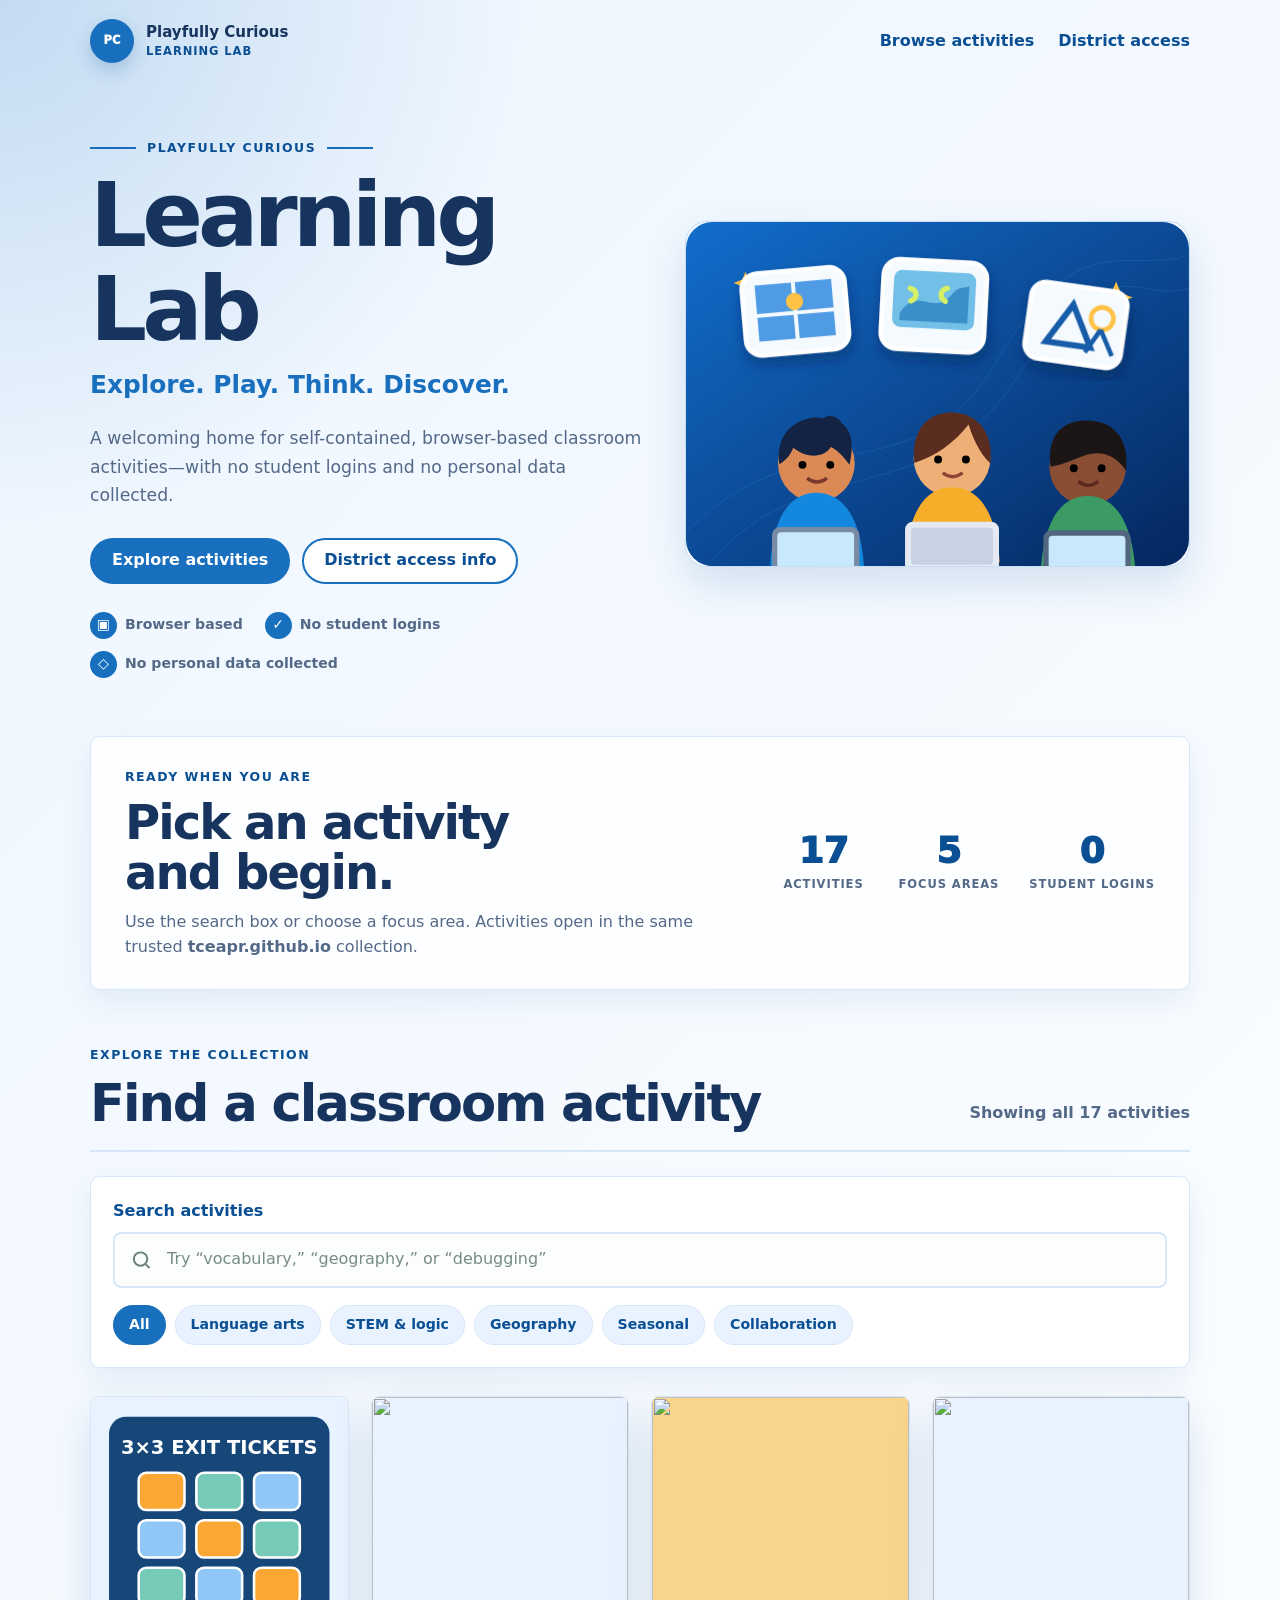
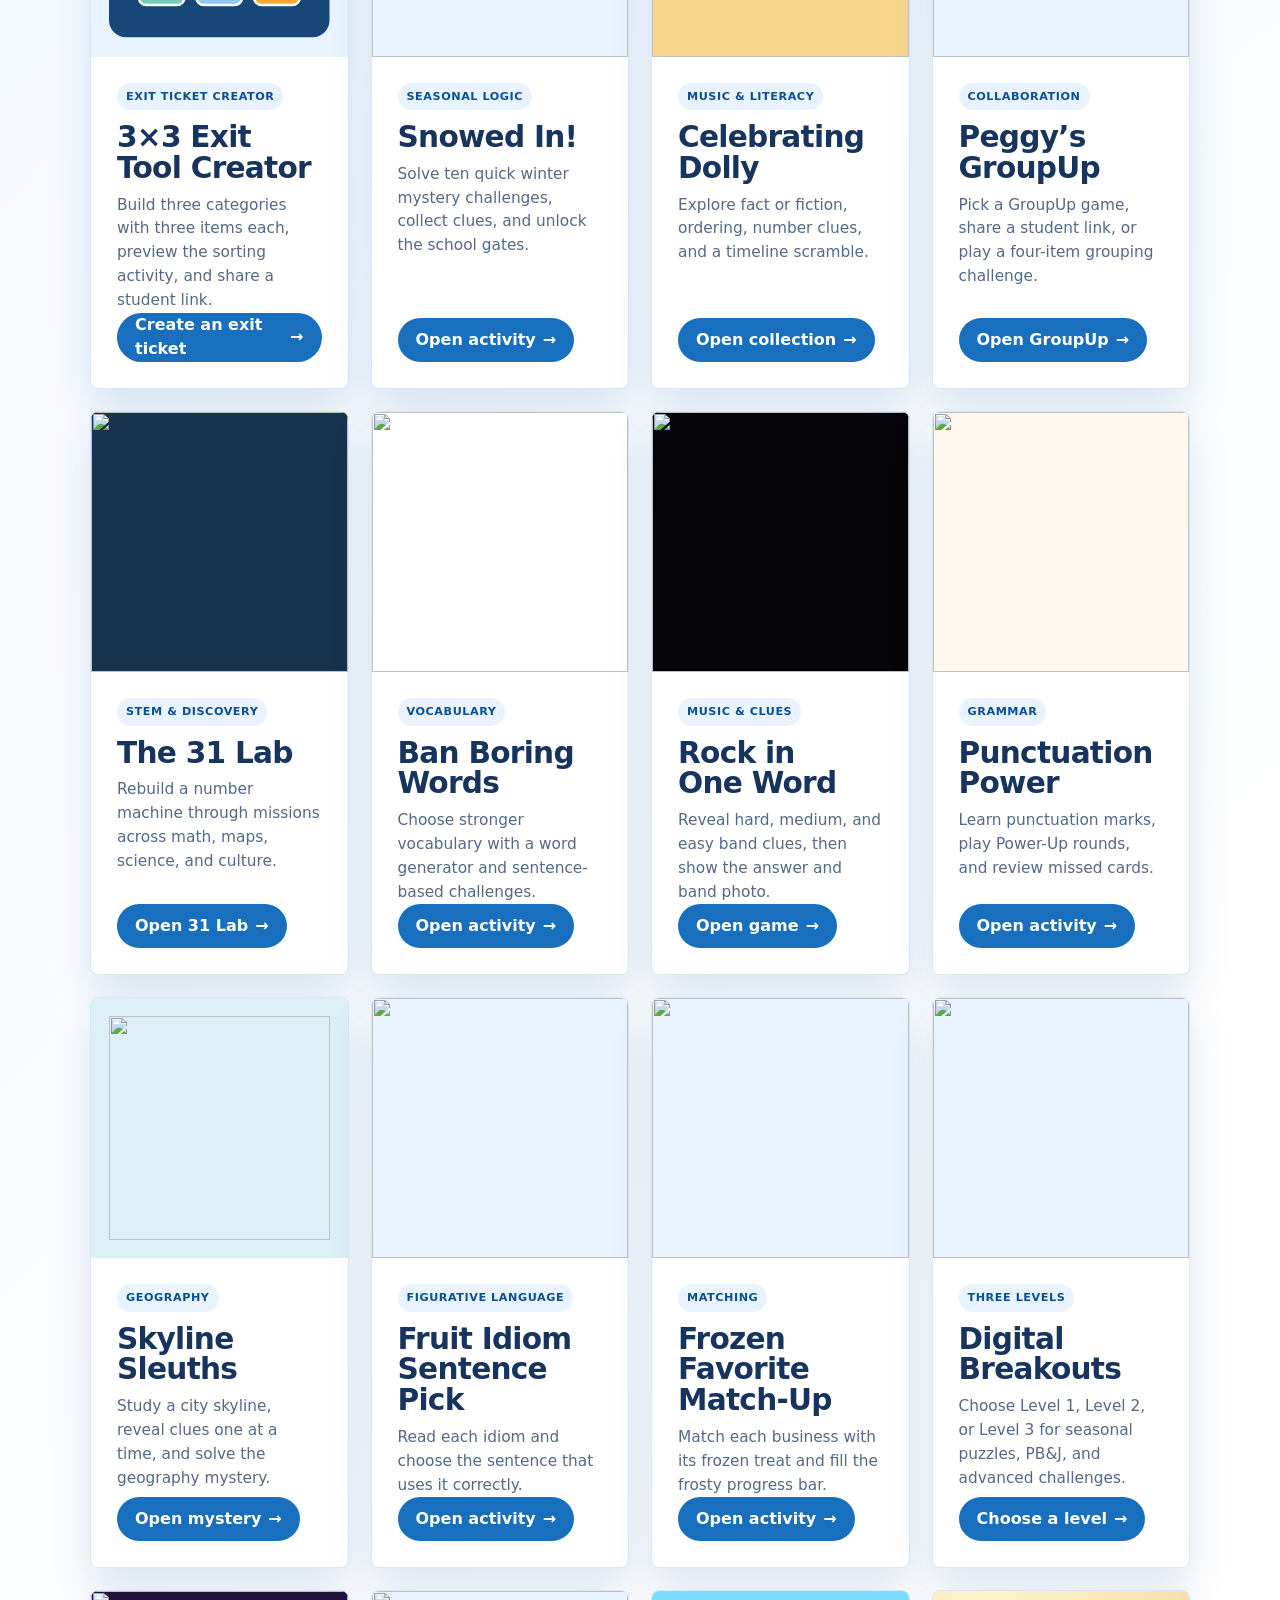
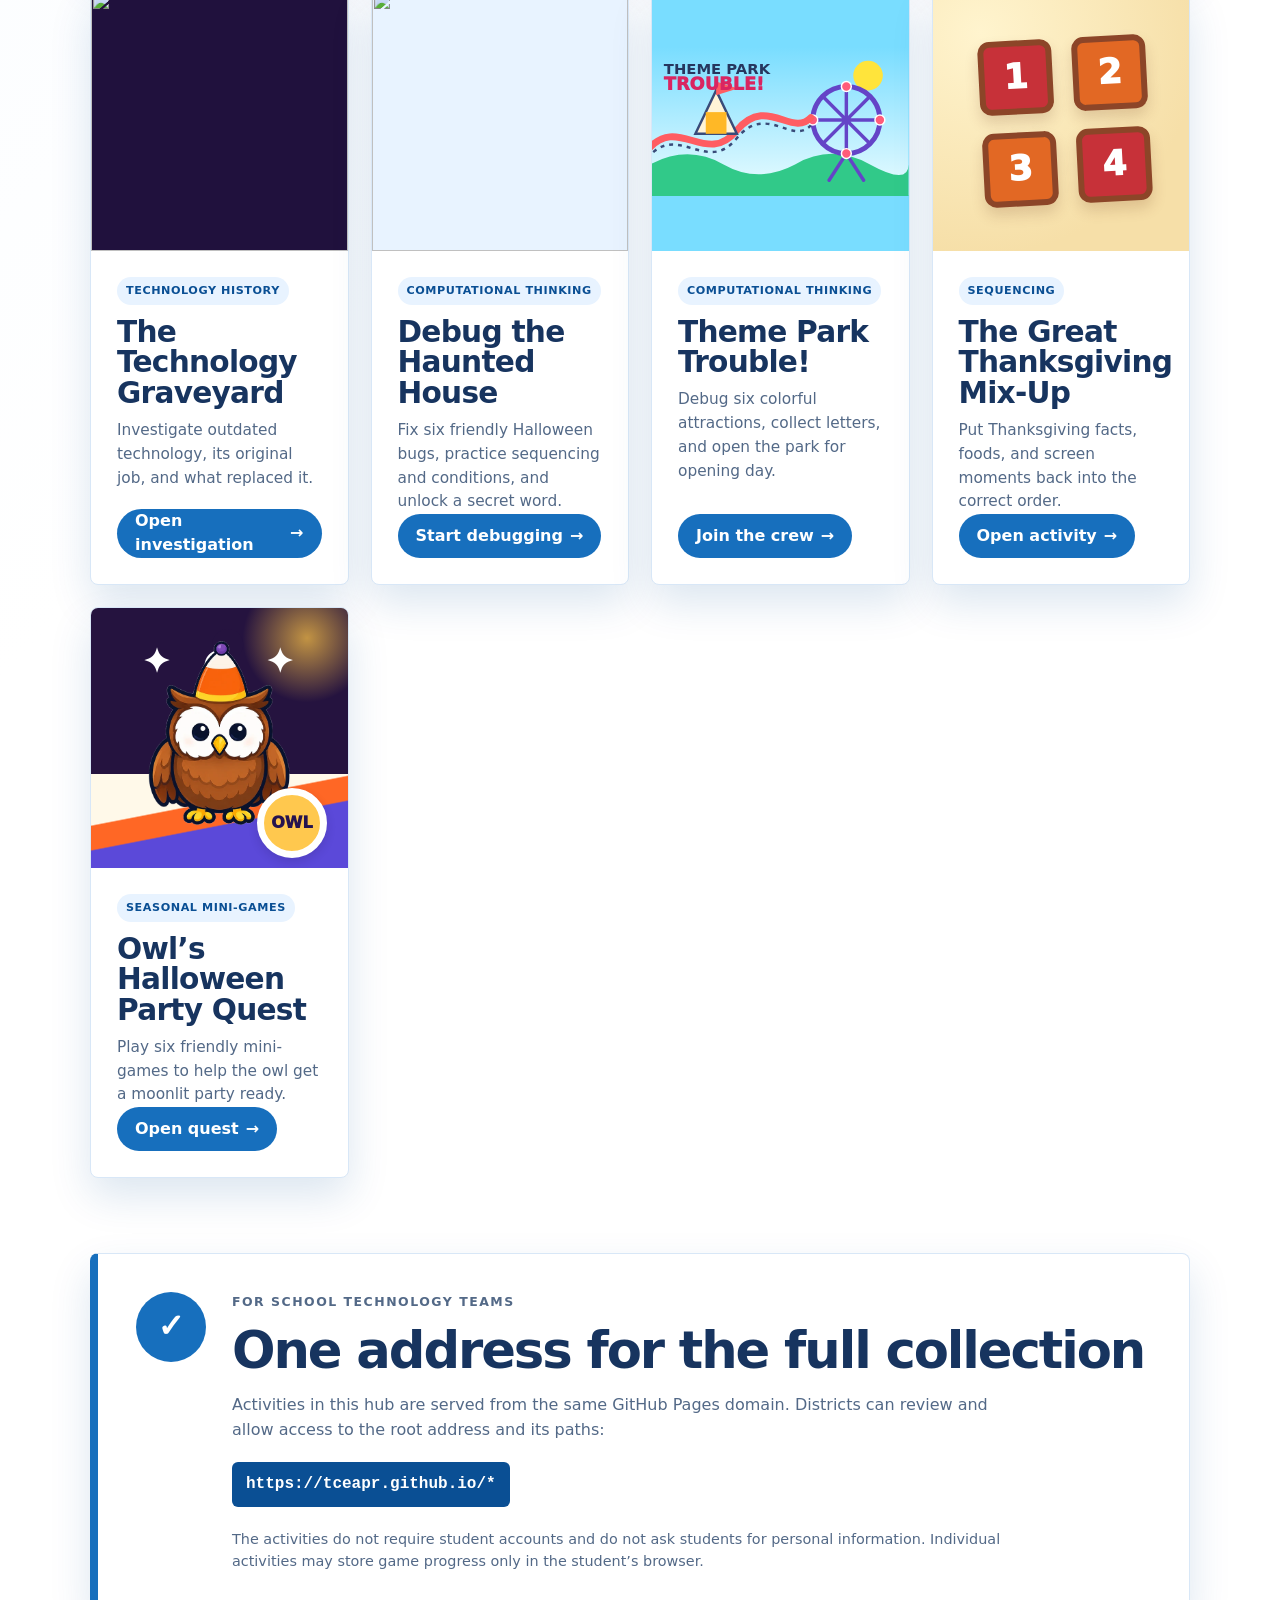
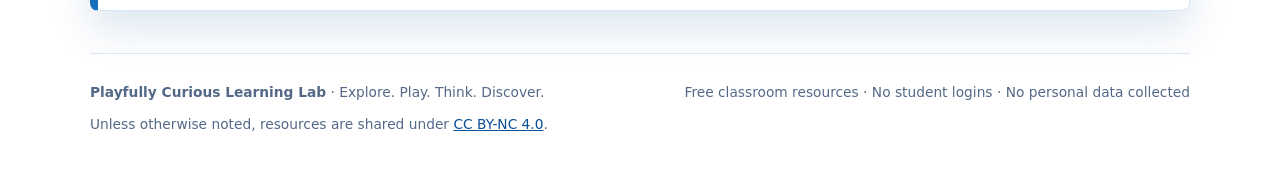
==== commit 4a340869: "Add 3x3 Exit Tool Creator to Learning Lab" ====
--- a/index.html
+++ b/index.html
@@ -7,7 +7,7 @@
   <meta name="theme-color" content="#073f88">
   <title>Playfully Curious Learning Lab</title>
   <link rel="icon" href="data:image/svg+xml,<svg xmlns=%22http://www.w3.org/2000/svg%22 viewBox=%220 0 100 100%22><rect width=%22100%22 height=%22100%22 rx=%2222%22 fill=%22%230b57a4%22/><path d=%22M28 28h44v16H58v32H42V44H28z%22 fill=%22white%22/><circle cx=%2276%22 cy=%2224%22 r=%229%22 fill=%22%23ffc247%22/></svg>">
-  <link rel="stylesheet" href="hub.css">
+  <link rel="stylesheet" href="hub.css?v=blue-hub-20261106">
 </head>
 <body>
   <a class="skip-link" href="#activities">Skip to activities</a>
@@ -58,11 +58,11 @@
 
     <section class="overview" aria-labelledby="overview-title">
       <div><p class="section-kicker">Ready when you are</p><h2 id="overview-title">Pick an activity and begin.</h2><p>Use the search box or choose a focus area. Activities open in the same trusted <strong>tceapr.github.io</strong> collection.</p></div>
-      <dl class="stats" aria-label="Hub details"><div><dt>16</dt><dd>activities</dd></div><div><dt>5</dt><dd>focus areas</dd></div><div><dt>0</dt><dd>student logins</dd></div></dl>
+      <dl class="stats" aria-label="Hub details"><div><dt>17</dt><dd>activities</dd></div><div><dt>5</dt><dd>focus areas</dd></div><div><dt>0</dt><dd>student logins</dd></div></dl>
     </section>
 
     <section id="activities" class="activity-section" aria-labelledby="activities-title">
-      <div class="section-heading"><div><p class="section-kicker">Explore the collection</p><h2 id="activities-title">Find a classroom activity</h2></div><p id="result-count" class="result-count" role="status" aria-live="polite">Showing all 16 activities</p></div>
+      <div class="section-heading"><div><p class="section-kicker">Explore the collection</p><h2 id="activities-title">Find a classroom activity</h2></div><p id="result-count" class="result-count" role="status" aria-live="polite">Showing all 17 activities</p></div>
       <div class="finder">
         <label for="activity-search">Search activities</label>
         <div class="search-wrap"><svg viewBox="0 0 24 24" aria-hidden="true"><circle cx="11" cy="11" r="7"/><path d="m16.5 16.5 4 4"/></svg><input id="activity-search" type="search" placeholder="Try “vocabulary,” “geography,” or “debugging”" autocomplete="off"></div>
@@ -77,6 +77,7 @@
       </div>
 
       <div class="activity-grid">
+        <article class="activity-card" data-categories="stem-logic" data-search="3x3 3×3 exit ticket tool creator builder sort sorting categories connections formative assessment teacher all subjects"><div class="card-art" aria-hidden="true"><svg viewBox="0 0 260 260" width="100%" height="100%"><rect width="260" height="260" rx="20" fill="#174778"/><text x="130" y="44" text-anchor="middle" fill="#fff" font-family="system-ui,sans-serif" font-size="23" font-weight="800">3×3 EXIT TICKETS</text><g stroke="#fff" stroke-width="3"><rect x="35" y="66" width="54" height="44" rx="9" fill="#FAA734"/><rect x="103" y="66" width="54" height="44" rx="9" fill="#76cbb8"/><rect x="171" y="66" width="54" height="44" rx="9" fill="#90c7f6"/><rect x="35" y="122" width="54" height="44" rx="9" fill="#90c7f6"/><rect x="103" y="122" width="54" height="44" rx="9" fill="#FAA734"/><rect x="171" y="122" width="54" height="44" rx="9" fill="#76cbb8"/><rect x="35" y="178" width="54" height="44" rx="9" fill="#76cbb8"/><rect x="103" y="178" width="54" height="44" rx="9" fill="#90c7f6"/><rect x="171" y="178" width="54" height="44" rx="9" fill="#FAA734"/></g></svg></div><div class="card-body"><span class="tag">Exit ticket creator</span><h3><a class="heading-link" href="/3x3-exit-ticket/">3×3 Exit Tool Creator</a></h3><p>Build three categories with three items each, preview the sorting activity, and share a student link.</p><span class="card-action">Create an exit ticket <span aria-hidden="true">→</span></span></div></article>
         <article class="activity-card" data-categories="stem-logic seasonal" data-search="snowed in winter mystery puzzles clues logic school gates"><div class="card-art snow" aria-hidden="true"><img src="https://tceapr.github.io/tcea/snowed-in/images/snowedin.png" alt=""></div><div class="card-body"><span class="tag">Seasonal logic</span><h3><a class="heading-link" href="/tcea/snowed-in/">Snowed In!</a></h3><p>Solve ten quick winter mystery challenges, collect clues, and unlock the school gates.</p><span class="card-action">Open activity <span aria-hidden="true">→</span></span></div></article>
         <article class="activity-card" data-categories="language-arts collaboration" data-search="celebrating dolly fact fiddle timeline music history sequence"><div class="card-art dolly" aria-hidden="true"><img src="https://tceapr.github.io/tcea/dolly-timeline-scramble/assets/celebratingdolly.png?v=celebrating-dolly-1" alt=""></div><div class="card-body"><span class="tag">Music &amp; literacy</span><h3><a class="heading-link" href="/tcea/dolly-timeline-scramble/">Celebrating Dolly</a></h3><p>Explore fact or fiction, ordering, number clues, and a timeline scramble.</p><span class="card-action">Open collection <span aria-hidden="true">→</span></span></div></article>
         <article class="activity-card" data-categories="collaboration stem-logic" data-search="peggys groupup groups four item grouping challenge classroom teamwork"><div class="card-art group" aria-hidden="true"><img src="https://tceapr.github.io/tcea/groupup/assets/groupup-splash.jpg?v=groupup-20260727" alt=""></div><div class="card-body"><span class="tag">Collaboration</span><h3><a class="heading-link" href="/tcea/groupup/">Peggy’s GroupUp</a></h3><p>Pick a GroupUp game, share a student link, or play a four-item grouping challenge.</p><span class="card-action">Open GroupUp <span aria-hidden="true">→</span></span></div></article>
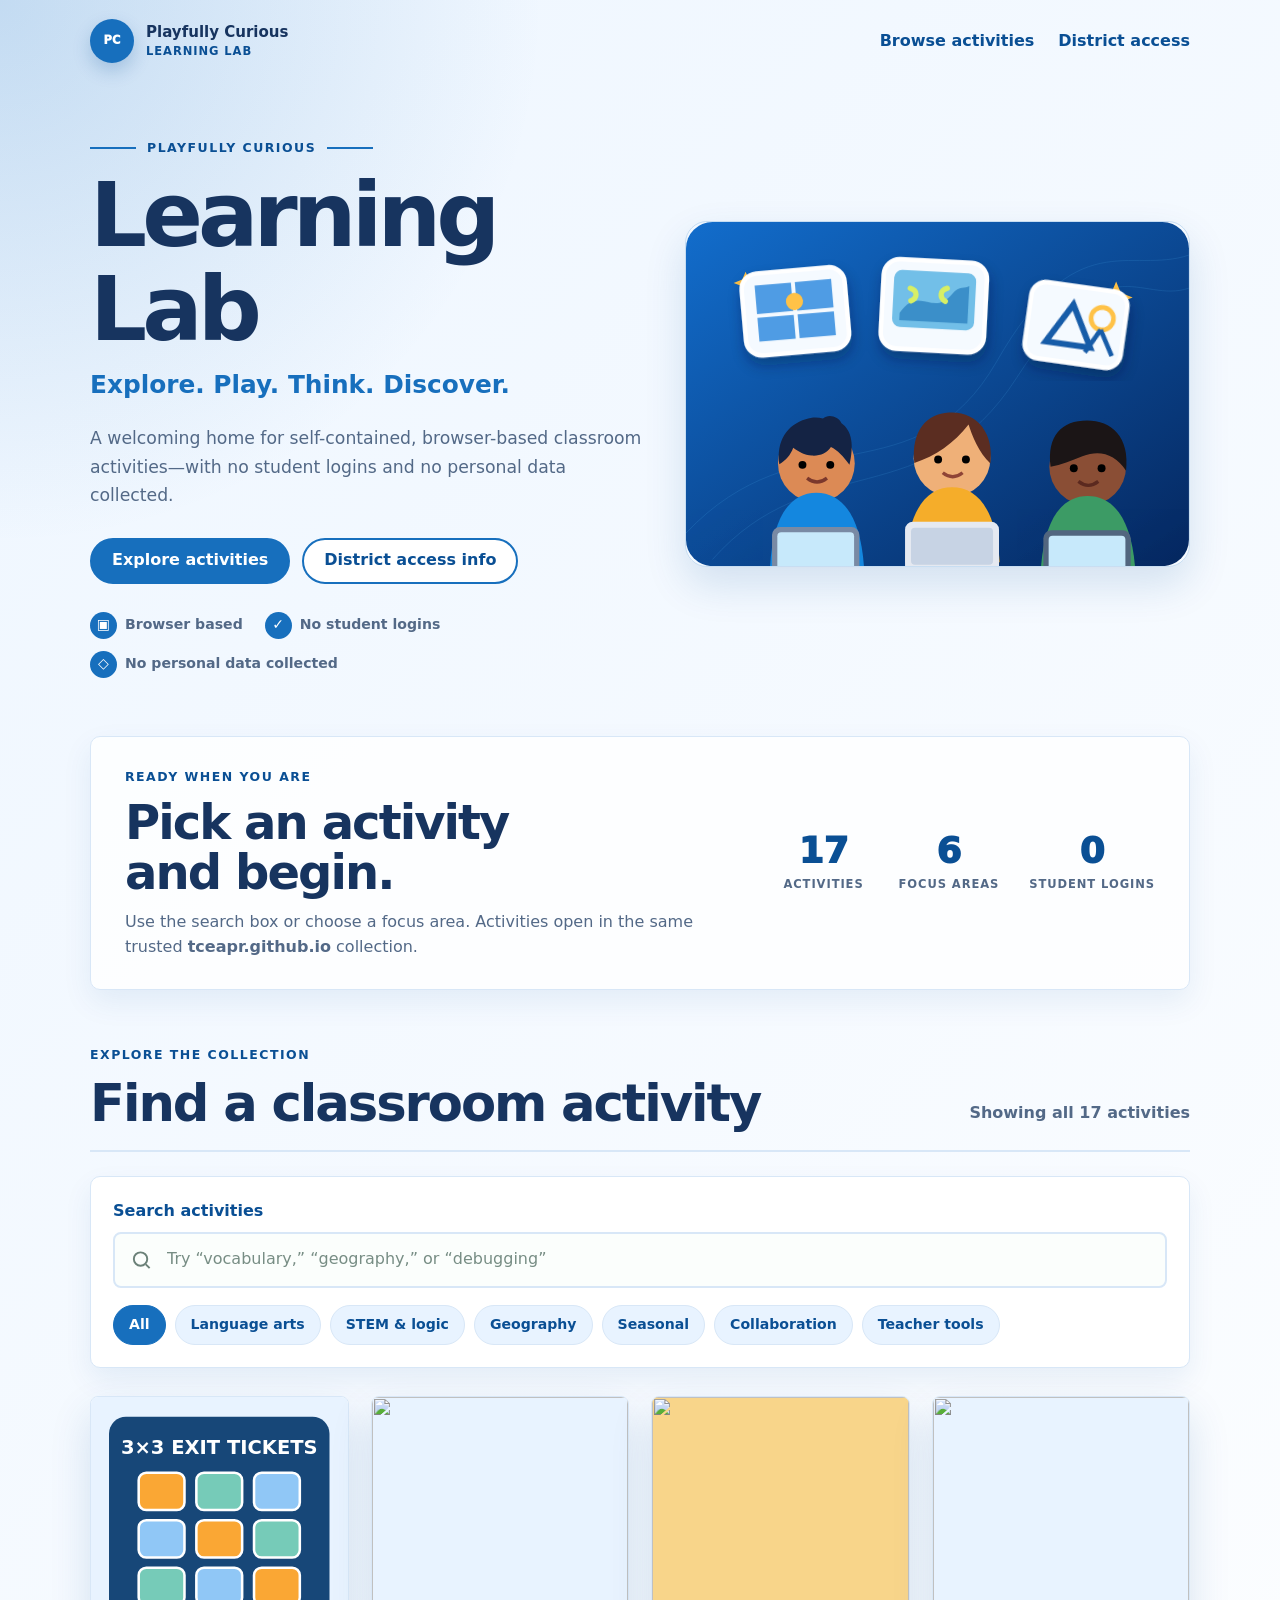
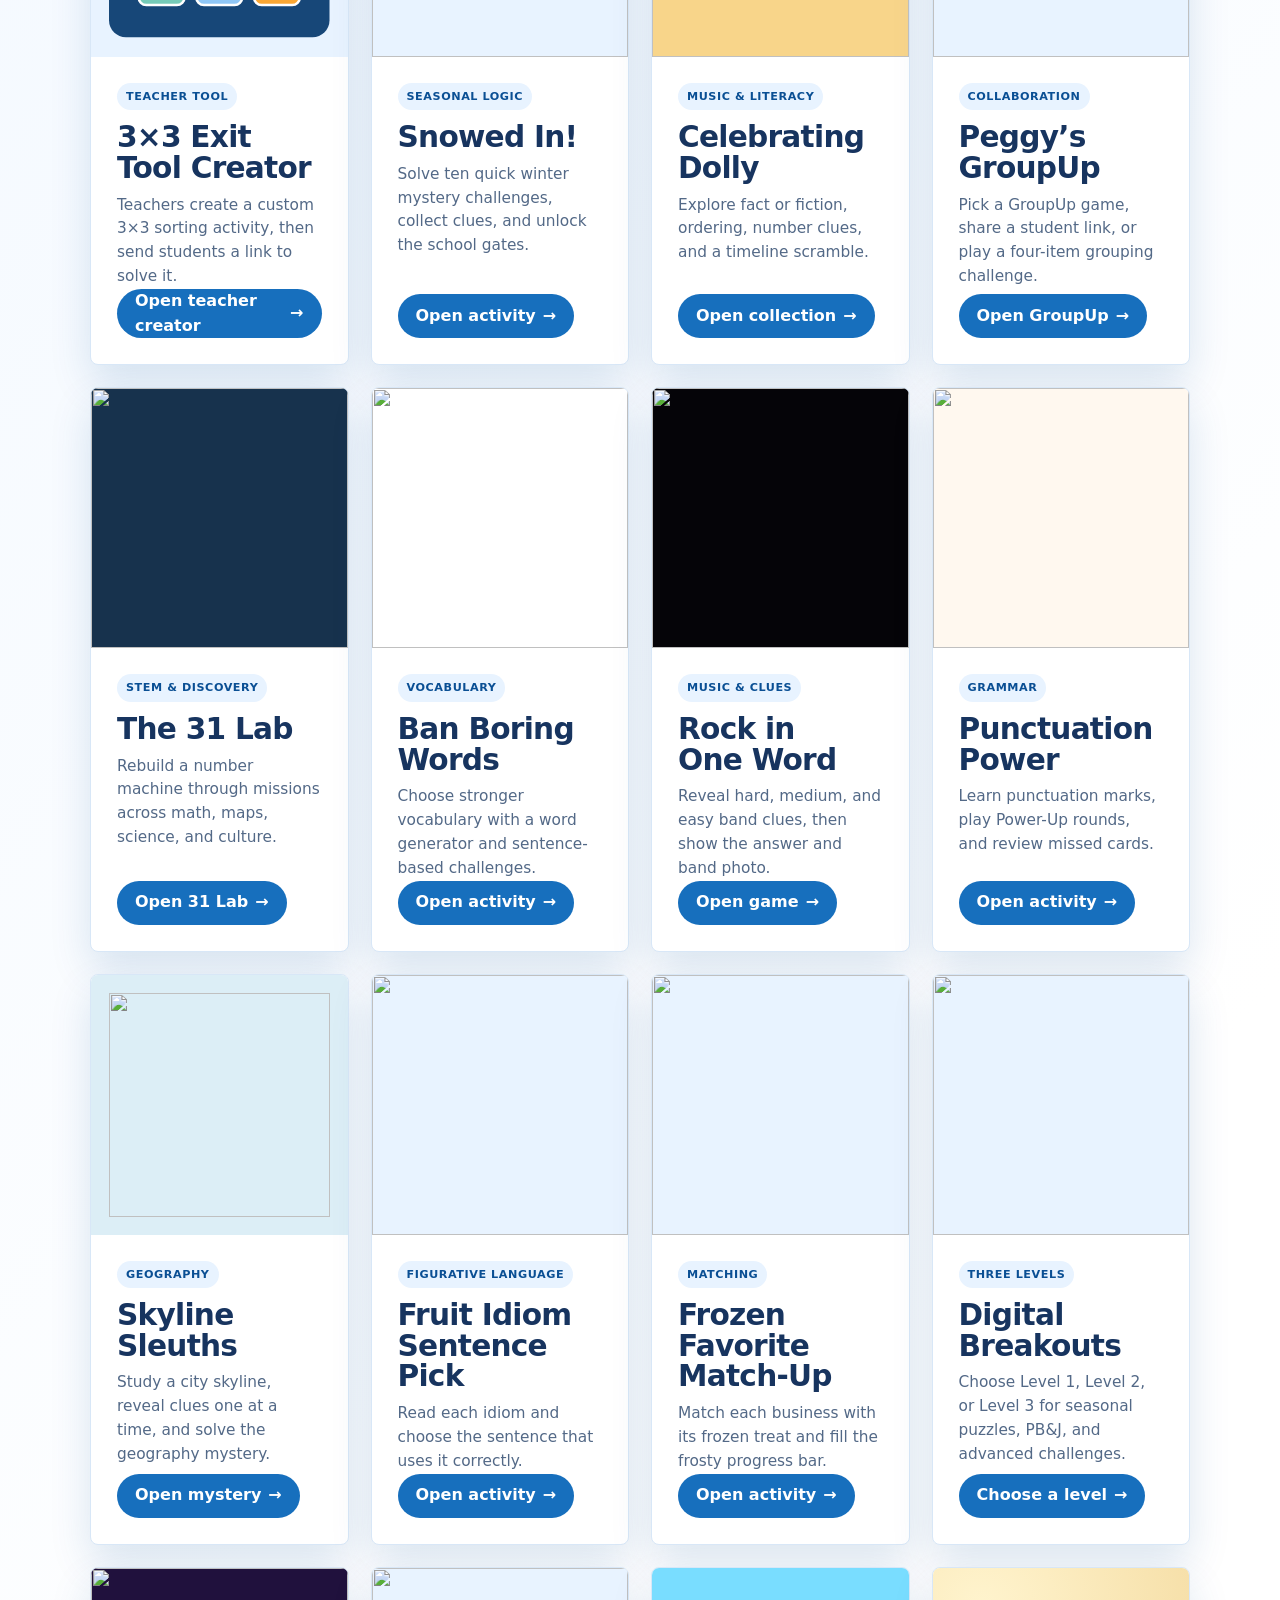
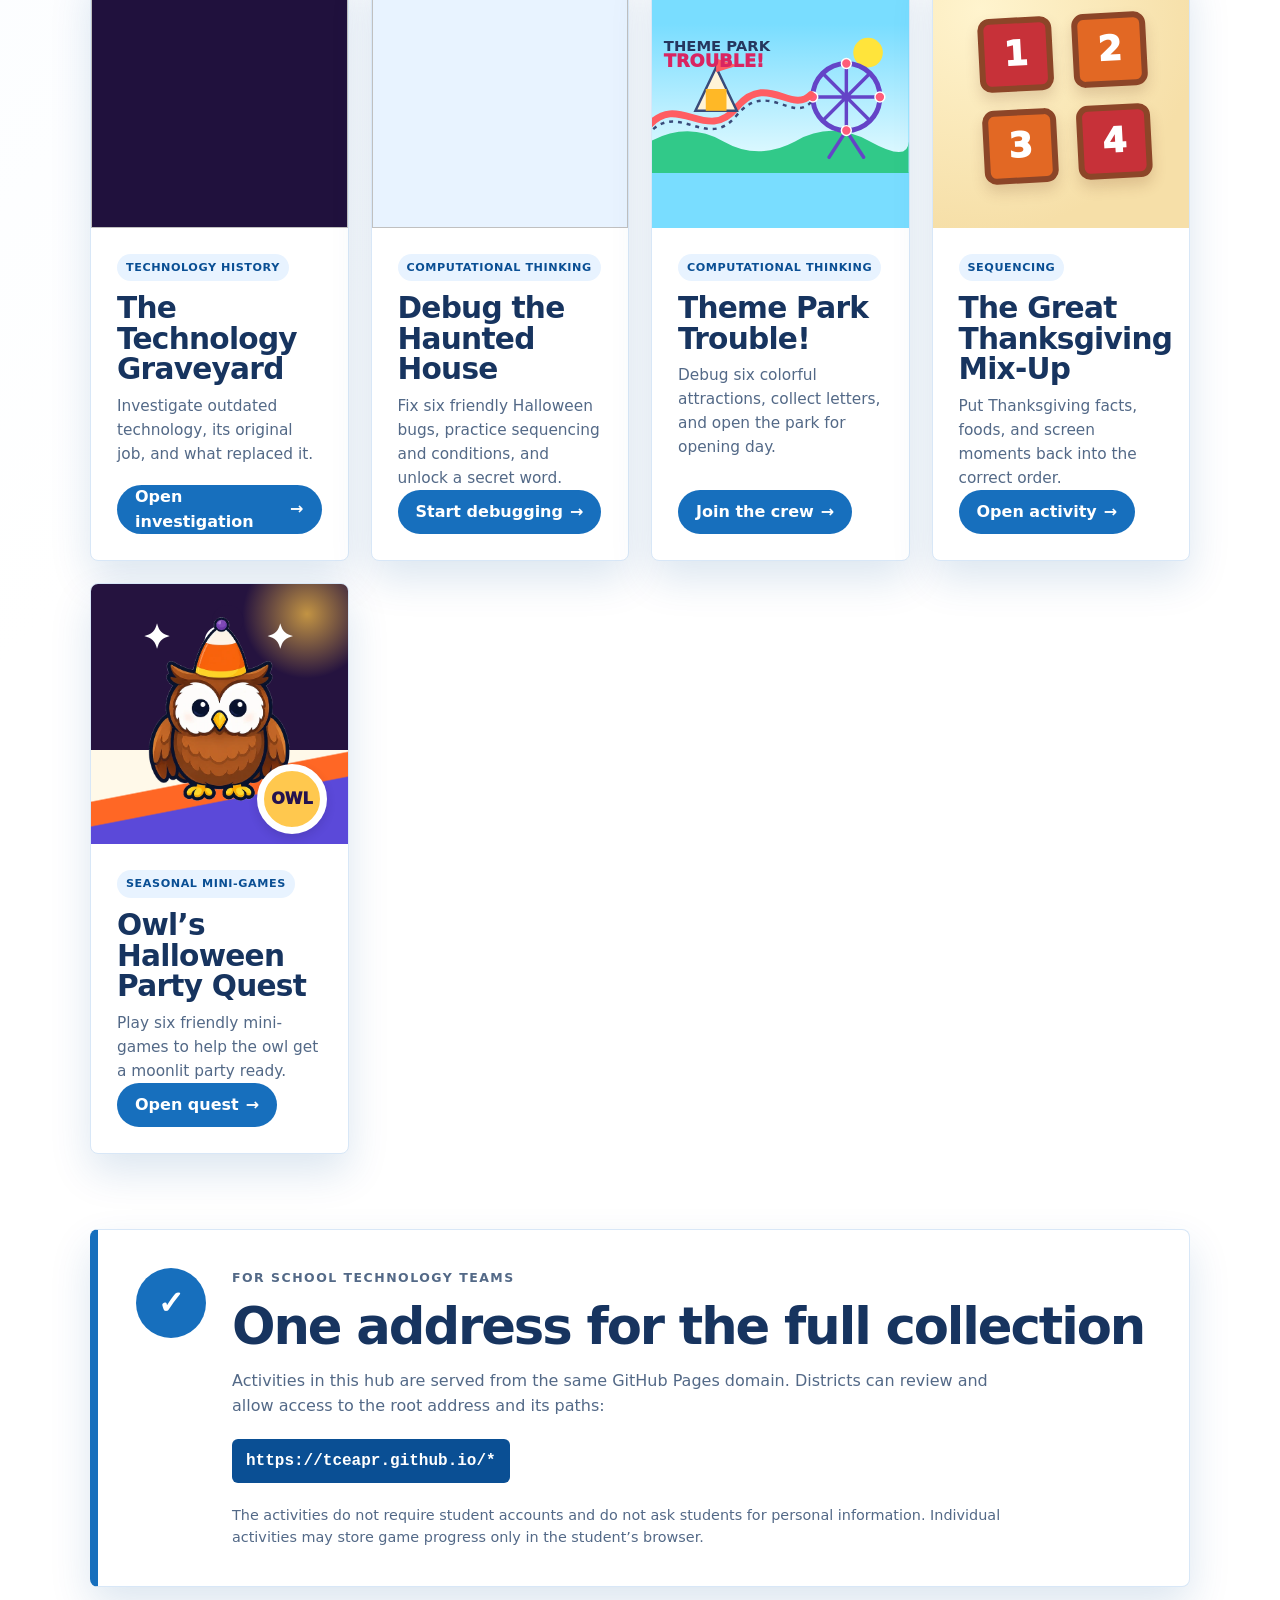
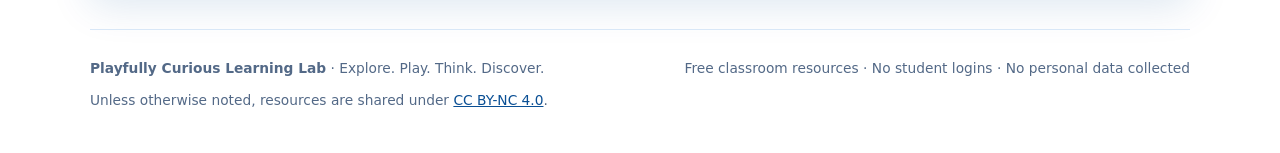
==== commit 11870ab8: "Clarify teacher creation and student solving workflow" ====
--- a/index.html
+++ b/index.html
@@ -58,7 +58,7 @@
 
     <section class="overview" aria-labelledby="overview-title">
       <div><p class="section-kicker">Ready when you are</p><h2 id="overview-title">Pick an activity and begin.</h2><p>Use the search box or choose a focus area. Activities open in the same trusted <strong>tceapr.github.io</strong> collection.</p></div>
-      <dl class="stats" aria-label="Hub details"><div><dt>17</dt><dd>activities</dd></div><div><dt>5</dt><dd>focus areas</dd></div><div><dt>0</dt><dd>student logins</dd></div></dl>
+      <dl class="stats" aria-label="Hub details"><div><dt>17</dt><dd>activities</dd></div><div><dt>6</dt><dd>focus areas</dd></div><div><dt>0</dt><dd>student logins</dd></div></dl>
     </section>
 
     <section id="activities" class="activity-section" aria-labelledby="activities-title">
@@ -73,11 +73,12 @@
           <button class="filter" type="button" data-filter="geography" aria-pressed="false">Geography</button>
           <button class="filter" type="button" data-filter="seasonal" aria-pressed="false">Seasonal</button>
           <button class="filter" type="button" data-filter="collaboration" aria-pressed="false">Collaboration</button>
+          <button class="filter" type="button" data-filter="teacher-tools" aria-pressed="false">Teacher tools</button>
         </div>
       </div>
 
       <div class="activity-grid">
-        <article class="activity-card" data-categories="stem-logic" data-search="3x3 3×3 exit ticket tool creator builder sort sorting categories connections formative assessment teacher all subjects"><div class="card-art" aria-hidden="true"><svg viewBox="0 0 260 260" width="100%" height="100%"><rect width="260" height="260" rx="20" fill="#174778"/><text x="130" y="44" text-anchor="middle" fill="#fff" font-family="system-ui,sans-serif" font-size="23" font-weight="800">3×3 EXIT TICKETS</text><g stroke="#fff" stroke-width="3"><rect x="35" y="66" width="54" height="44" rx="9" fill="#FAA734"/><rect x="103" y="66" width="54" height="44" rx="9" fill="#76cbb8"/><rect x="171" y="66" width="54" height="44" rx="9" fill="#90c7f6"/><rect x="35" y="122" width="54" height="44" rx="9" fill="#90c7f6"/><rect x="103" y="122" width="54" height="44" rx="9" fill="#FAA734"/><rect x="171" y="122" width="54" height="44" rx="9" fill="#76cbb8"/><rect x="35" y="178" width="54" height="44" rx="9" fill="#76cbb8"/><rect x="103" y="178" width="54" height="44" rx="9" fill="#90c7f6"/><rect x="171" y="178" width="54" height="44" rx="9" fill="#FAA734"/></g></svg></div><div class="card-body"><span class="tag">Exit ticket creator</span><h3><a class="heading-link" href="/3x3-exit-ticket/">3×3 Exit Tool Creator</a></h3><p>Build three categories with three items each, preview the sorting activity, and share a student link.</p><span class="card-action">Create an exit ticket <span aria-hidden="true">→</span></span></div></article>
+        <article class="activity-card" data-categories="teacher-tools" data-search="3x3 3×3 exit ticket tool creator builder sort sorting categories connections formative assessment teacher all subjects"><div class="card-art" aria-hidden="true"><svg viewBox="0 0 260 260" width="100%" height="100%"><rect width="260" height="260" rx="20" fill="#174778"/><text x="130" y="44" text-anchor="middle" fill="#fff" font-family="system-ui,sans-serif" font-size="23" font-weight="800">3×3 EXIT TICKETS</text><g stroke="#fff" stroke-width="3"><rect x="35" y="66" width="54" height="44" rx="9" fill="#FAA734"/><rect x="103" y="66" width="54" height="44" rx="9" fill="#76cbb8"/><rect x="171" y="66" width="54" height="44" rx="9" fill="#90c7f6"/><rect x="35" y="122" width="54" height="44" rx="9" fill="#90c7f6"/><rect x="103" y="122" width="54" height="44" rx="9" fill="#FAA734"/><rect x="171" y="122" width="54" height="44" rx="9" fill="#76cbb8"/><rect x="35" y="178" width="54" height="44" rx="9" fill="#76cbb8"/><rect x="103" y="178" width="54" height="44" rx="9" fill="#90c7f6"/><rect x="171" y="178" width="54" height="44" rx="9" fill="#FAA734"/></g></svg></div><div class="card-body"><span class="tag">Teacher tool</span><h3><a class="heading-link" href="/3x3-exit-ticket/">3×3 Exit Tool Creator</a></h3><p>Teachers create a custom 3×3 sorting activity, then send students a link to solve it.</p><span class="card-action">Open teacher creator <span aria-hidden="true">→</span></span></div></article>
         <article class="activity-card" data-categories="stem-logic seasonal" data-search="snowed in winter mystery puzzles clues logic school gates"><div class="card-art snow" aria-hidden="true"><img src="https://tceapr.github.io/tcea/snowed-in/images/snowedin.png" alt=""></div><div class="card-body"><span class="tag">Seasonal logic</span><h3><a class="heading-link" href="/tcea/snowed-in/">Snowed In!</a></h3><p>Solve ten quick winter mystery challenges, collect clues, and unlock the school gates.</p><span class="card-action">Open activity <span aria-hidden="true">→</span></span></div></article>
         <article class="activity-card" data-categories="language-arts collaboration" data-search="celebrating dolly fact fiddle timeline music history sequence"><div class="card-art dolly" aria-hidden="true"><img src="https://tceapr.github.io/tcea/dolly-timeline-scramble/assets/celebratingdolly.png?v=celebrating-dolly-1" alt=""></div><div class="card-body"><span class="tag">Music &amp; literacy</span><h3><a class="heading-link" href="/tcea/dolly-timeline-scramble/">Celebrating Dolly</a></h3><p>Explore fact or fiction, ordering, number clues, and a timeline scramble.</p><span class="card-action">Open collection <span aria-hidden="true">→</span></span></div></article>
         <article class="activity-card" data-categories="collaboration stem-logic" data-search="peggys groupup groups four item grouping challenge classroom teamwork"><div class="card-art group" aria-hidden="true"><img src="https://tceapr.github.io/tcea/groupup/assets/groupup-splash.jpg?v=groupup-20260727" alt=""></div><div class="card-body"><span class="tag">Collaboration</span><h3><a class="heading-link" href="/tcea/groupup/">Peggy’s GroupUp</a></h3><p>Pick a GroupUp game, share a student link, or play a four-item grouping challenge.</p><span class="card-action">Open GroupUp <span aria-hidden="true">→</span></span></div></article>
